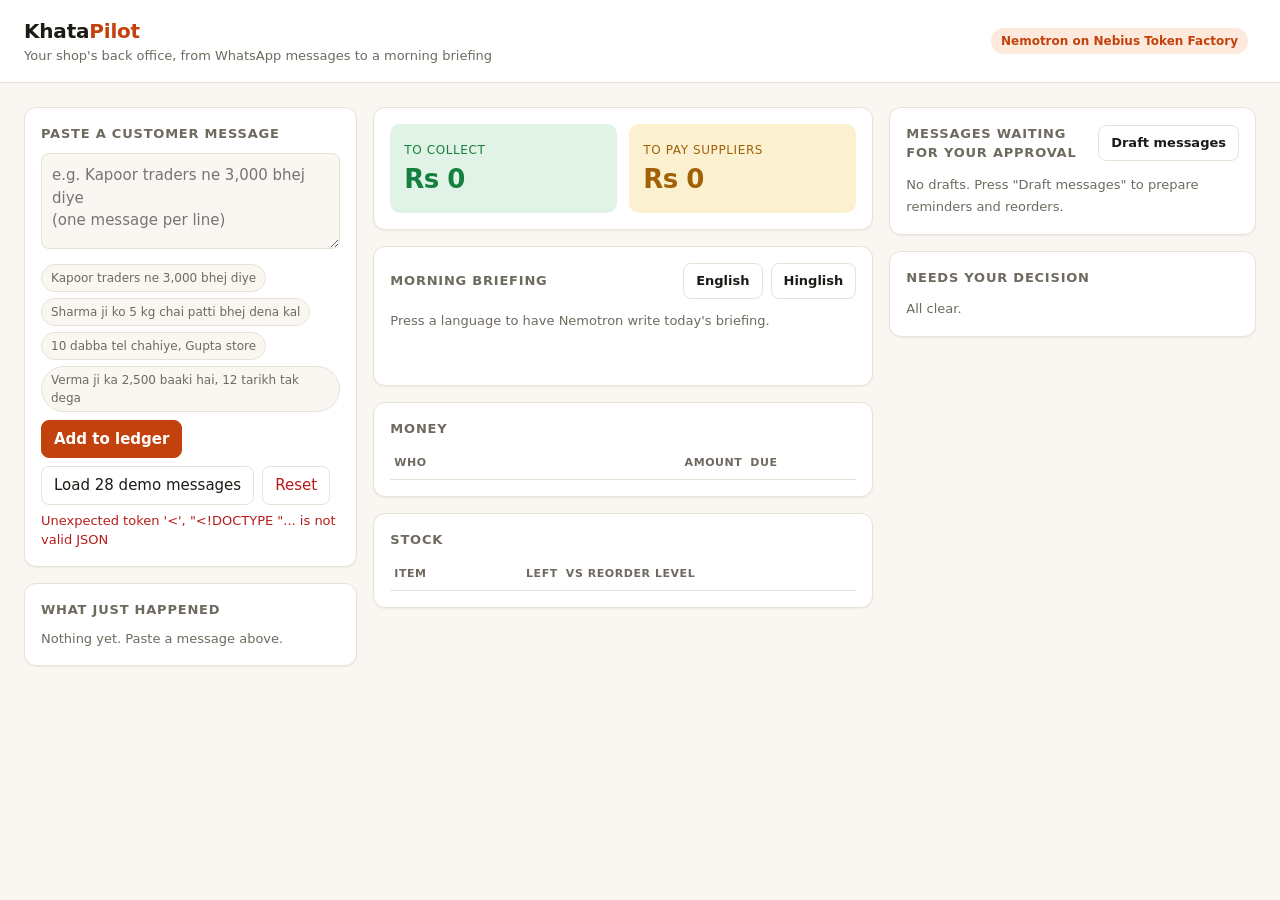
==== dashboard.html @ 060a207b "KhataPilot: Hinglish back-office agent on Nebius Token Factory + Nemotron" ====
<!doctype html>
<html lang="en">
<head>
<meta charset="utf-8">
<meta name="viewport" content="width=device-width, initial-scale=1">
<title>KhataPilot</title>
<style>
:root{
  --bg:#faf7f2; --panel:#ffffff; --ink:#1d1b16; --muted:#6f6a5f; --line:#e8e2d6;
  --accent:#c2410c; --accent-soft:#fdeadd; --good:#15803d; --good-soft:#e1f3e7;
  --bad:#b91c1c; --bad-soft:#fde7e7; --warn:#a16207; --warn-soft:#fbf0d0;
  --radius:12px; --shadow:0 1px 2px rgba(29,27,22,.06);
}
@media (prefers-color-scheme:dark){
  :root{--bg:#15130f;--panel:#1e1b16;--ink:#f1ece2;--muted:#a39d90;--line:#322e26;
    --accent:#fb923c;--accent-soft:#3a2415;--good:#4ade80;--good-soft:#14301f;
    --bad:#f87171;--bad-soft:#3a1c1c;--warn:#fbbf24;--warn-soft:#3a2f12;--shadow:none}
}
*{box-sizing:border-box}
body{margin:0;background:var(--bg);color:var(--ink);font:15px/1.5 system-ui,-apple-system,"Segoe UI",Roboto,sans-serif}
header{display:flex;flex-wrap:wrap;gap:12px;align-items:center;justify-content:space-between;padding:16px 24px;border-bottom:1px solid var(--line);background:var(--panel)}
h1{font-size:20px;margin:0;letter-spacing:-.01em}
h1 span{color:var(--accent)}
.sub{color:var(--muted);font-size:13px}
.badges{display:flex;gap:8px;flex-wrap:wrap;align-items:center}
.badge{font-size:12px;padding:4px 10px;border-radius:99px;background:var(--accent-soft);color:var(--accent);font-weight:600}
main{display:grid;grid-template-columns:minmax(0,1fr);gap:16px;padding:16px;max-width:1400px;margin:0 auto}
@media(min-width:1000px){main{grid-template-columns:minmax(280px,1fr) minmax(0,1.5fr) minmax(280px,1.1fr);padding:24px}}
.col{display:flex;flex-direction:column;gap:16px;min-width:0}
.card{background:var(--panel);border:1px solid var(--line);border-radius:var(--radius);padding:16px;box-shadow:var(--shadow)}
.card h2{font-size:13px;margin:0 0 10px;text-transform:uppercase;letter-spacing:.06em;color:var(--muted);display:flex;justify-content:space-between;align-items:center;gap:8px}
textarea{width:100%;min-height:96px;resize:vertical;border:1px solid var(--line);border-radius:8px;padding:10px;font:inherit;background:var(--bg);color:var(--ink)}
textarea:focus,button:focus-visible{outline:2px solid var(--accent);outline-offset:1px}
button{white-space:nowrap;font:inherit;cursor:pointer;border-radius:8px;border:1px solid var(--line);background:var(--panel);color:var(--ink);padding:7px 12px}
button:hover{border-color:var(--accent)}
button.primary{background:var(--accent);border-color:var(--accent);color:#fff;font-weight:600}
button.good{background:var(--good-soft);border-color:var(--good);color:var(--good);font-weight:600}
button.bad{color:var(--bad)}
button:disabled{opacity:.5;cursor:default}
.row{display:flex;gap:8px;flex-wrap:wrap;align-items:center}
.chips{display:flex;gap:6px;flex-wrap:wrap;margin:8px 0}
.chip{font-size:12px;padding:4px 9px;border-radius:99px;background:var(--bg);border:1px solid var(--line);color:var(--muted)}
.kpis{display:grid;grid-template-columns:1fr 1fr;gap:12px}
.kpi{padding:14px;border-radius:10px}
.kpi b{display:block;font-size:26px;letter-spacing:-.02em;font-variant-numeric:tabular-nums}
.kpi span{font-size:12px;text-transform:uppercase;letter-spacing:.05em}
.kpi.in{background:var(--good-soft);color:var(--good)}
.kpi.out{background:var(--warn-soft);color:var(--warn)}
.brief{white-space:pre-wrap;font-size:15px;min-height:60px}
.src{font-size:11px;color:var(--muted)}
table{width:100%;border-collapse:collapse;font-size:14px}
td,th{padding:7px 4px;border-bottom:1px solid var(--line);text-align:left}
th{font-size:11px;text-transform:uppercase;letter-spacing:.05em;color:var(--muted);font-weight:600}
td.num,th.num{text-align:right;font-variant-numeric:tabular-nums}
.tag{font-size:11px;padding:2px 8px;border-radius:99px;font-weight:600;white-space:nowrap}
.tag.over{background:var(--bad-soft);color:var(--bad)}
.tag.soon{background:var(--warn-soft);color:var(--warn)}
.tag.ok{background:var(--bg);color:var(--muted)}
.bar{height:6px;border-radius:3px;background:var(--line);overflow:hidden;min-width:60px}
.bar i{display:block;height:100%;background:var(--good)}
.bar.low i{background:var(--bad)}
.log{max-height:280px;overflow:auto;display:flex;flex-direction:column;gap:6px}
.log div{font-size:13px;padding:8px 10px;border-radius:8px;background:var(--bg);border-left:3px solid var(--good)}
.log div.review{border-left-color:var(--warn)}
.log small{color:var(--muted);display:block}
.draft{border:1px solid var(--line);border-radius:10px;padding:12px;margin-bottom:10px}
.draft .meta{font-size:12px;color:var(--muted);margin-bottom:6px;display:flex;justify-content:space-between;gap:8px;flex-wrap:wrap}
.draft p{margin:0 0 10px;white-space:pre-wrap}
.draft textarea{min-height:90px;margin-bottom:8px}
.empty{color:var(--muted);font-size:13px}
.review-item{font-size:13px;padding:8px 0;border-bottom:1px solid var(--line);display:flex;gap:8px;justify-content:space-between;align-items:flex-start}
.review-item small{color:var(--warn);display:block}
.err{color:var(--bad);font-size:13px;margin-top:6px}
.progress{font-size:13px;color:var(--accent);margin-top:6px}
</style>
</head>
<body>
<header>
  <div>
    <h1>Khata<span>Pilot</span></h1>
    <div class="sub">Your shop's back office, from WhatsApp messages to a morning briefing</div>
  </div>
  <div class="badges">
    <span class="badge" id="model">Nemotron on Nebius Token Factory</span>
    <span class="sub" id="today"></span>
  </div>
</header>

<main>
  <!-- Left: inbox -->
  <div class="col">
    <section class="card">
      <h2>Paste a customer message</h2>
      <textarea id="msg" placeholder="e.g. Kapoor traders ne 3,000 bhej diye&#10;(one message per line)"></textarea>
      <div class="chips" id="chips"></div>
      <div class="row">
        <button class="primary" id="send">Add to ledger</button>
        <button id="demo">Load 28 demo messages</button>
        <button id="reset" class="bad">Reset</button>
      </div>
      <div class="progress" id="progress" hidden></div>
      <div class="err" id="err" hidden></div>
    </section>
    <section class="card">
      <h2>What just happened</h2>
      <div class="log" id="log"><span class="empty">Nothing yet. Paste a message above.</span></div>
    </section>
  </div>

  <!-- Middle: briefing + ledger -->
  <div class="col">
    <section class="card">
      <div class="kpis">
        <div class="kpi in"><span>To collect</span><b id="kin">Rs 0</b></div>
        <div class="kpi out"><span>To pay suppliers</span><b id="kout">Rs 0</b></div>
      </div>
    </section>
    <section class="card">
      <h2>Morning briefing
        <span class="row">
          <button id="b-en">English</button>
          <button id="b-hi">Hinglish</button>
        </span>
      </h2>
      <div class="brief" id="brief"><span class="empty">Press a language to have Nemotron write today's briefing.</span></div>
      <div class="src" id="brief-src"></div>
    </section>
    <section class="card">
      <h2>Money</h2>
      <table><thead><tr><th>Who</th><th></th><th class="num">Amount</th><th>Due</th></tr></thead><tbody id="dues"></tbody></table>
    </section>
    <section class="card">
      <h2>Stock</h2>
      <table><thead><tr><th>Item</th><th class="num">Left</th><th>vs reorder level</th></tr></thead><tbody id="stock"></tbody></table>
    </section>
  </div>

  <!-- Right: approvals -->
  <div class="col">
    <section class="card">
      <h2>Messages waiting for your approval <button id="gen">Draft messages</button></h2>
      <div id="drafts"><span class="empty">No drafts. Press "Draft messages" to prepare reminders and reorders.</span></div>
    </section>
    <section class="card">
      <h2>Needs your decision</h2>
      <div id="review"><span class="empty">All clear.</span></div>
    </section>
  </div>
</main>

<script>
const $ = id => document.getElementById(id);
const inr = n => "Rs " + Math.round(n).toLocaleString("en-IN");
const el = (tag, props = {}, ...kids) => {
  const e = document.createElement(tag);
  Object.assign(e, props);
  kids.flat().forEach(k => e.append(k));
  return e;
};
const SAMPLES = [
  "Kapoor traders ne 3,000 bhej diye",
  "Sharma ji ko 5 kg chai patti bhej dena kal",
  "10 dabba tel chahiye, Gupta store",
  "Verma ji ka 2,500 baaki hai, 12 tarikh tak dega"
];
let editing = null, busy = false;

async function api(path, body) {
  const res = await fetch("/api/" + path, {
    method: "POST", headers: {"Content-Type": "application/json"}, body: JSON.stringify(body || {})
  });
  const data = await res.json();
  if (data.error) throw new Error(data.error);
  return data;
}
function showErr(e) { const n = $("err"); n.hidden = !e; n.textContent = e ? String(e.message || e) : ""; }

async function run(btn, fn) {
  if (busy) return; busy = true; const old = btn.textContent;
  btn.disabled = true; btn.textContent = "Working...";
  try { showErr(null); await fn(); } catch (e) { showErr(e); }
  finally { btn.disabled = false; btn.textContent = old; busy = false; refresh(); }
}

function render(s) {
  $("today").textContent = s.today;
  if (s.model) $("model").textContent = "Nemotron · " + s.model.split("/").pop();
  $("kin").textContent = inr(s.totals.customer_owes_us);
  $("kout").textContent = inr(s.totals.we_owe_supplier);

  // briefing
  const b = s.brief;
  $("brief").replaceChildren(b.text ? document.createTextNode(b.text)
    : el("span", {className: "empty", textContent: "Press a language to have Nemotron write today's briefing."}));
  $("brief-src").textContent = b.text ? (b.source === "nemotron"
    ? "Written by Nemotron. Every number is checked against the ledger."
    : "Model unavailable or failed the number check, showing the plain ledger summary.") : "";

  // dues
  const soon = d => d.due_date && !d.overdue && (new Date(d.due_date) - new Date(s.today)) / 864e5 <= 3;
  $("dues").replaceChildren(...(s.dues.length ? s.dues.map(d => el("tr", {},
    el("td", {textContent: d.party}),
    el("td", {}, el("span", {className: "tag " + (d.overdue ? "over" : soon(d) ? "soon" : "ok"),
      textContent: d.direction === "we_owe_supplier" ? "we owe" : "owes us"})),
    el("td", {className: "num", textContent: inr(d.remaining)}),
    el("td", {textContent: d.due_date ? d.due_date + (d.overdue ? " (overdue)" : "") : "-"})
  )) : [el("tr", {}, el("td", {colSpan: 4, className: "empty", textContent: "No open dues."}))]));

  // stock
  const items = [...s.items].sort((a, c) => (a.stock_qty / (a.reorder_level || 1e9)) - (c.stock_qty / (c.reorder_level || 1e9)));
  $("stock").replaceChildren(...items.map(i => {
    const low = i.stock_qty <= i.reorder_level;
    const pct = i.reorder_level ? Math.min(100, i.stock_qty / (i.reorder_level * 2) * 100) : 100;
    const bar = el("div", {className: "bar" + (low ? " low" : "")}, el("i"));
    bar.firstChild.style.width = pct + "%";
    return el("tr", {},
      el("td", {textContent: i.name + (low ? "  ⚠" : "")}),
      el("td", {className: "num", textContent: (+i.stock_qty.toFixed(1)) + " " + (i.unit || "")}),
      el("td", {}, bar));
  }));

  // activity log
  $("log").replaceChildren(...(s.log.length ? s.log.map(l => el("div", {className: l.status === "review" ? "review" : ""},
    l.message, el("small", {textContent: `${l.at} · ${l.status === "review" ? "needs your decision" : "recorded"}: ${l.detail}`})
  )) : [el("span", {className: "empty", textContent: "Nothing yet. Paste a message above."})]));

  // drafts (skip re-render while the owner is typing an edit)
  if (editing === null) {
    $("drafts").replaceChildren(...(s.drafts.length ? s.drafts.map(draftCard)
      : [el("span", {className: "empty", textContent: 'No drafts. Press "Draft messages" to prepare reminders and reorders.'})]));
  }

  // review queue
  $("review").replaceChildren(...(s.review.length ? s.review.map(r => el("div", {className: "review-item"},
    el("div", {}, r.raw_message, el("small", {textContent: r.reason})),
    el("button", {textContent: "Done", onclick: async () => { await api(`review/${r.id}/dismiss`); refresh(); }})
  )) : [el("span", {className: "empty", textContent: "All clear."})]));

  // demo progress
  const j = s.job;
  $("progress").hidden = !j.running;
  $("progress").textContent = j.running ? `Reading demo messages with Nemotron: ${j.done} of ${j.total}...` : "";
  $("demo").disabled = j.running;
}

function draftCard(d) {
  const label = {payment_reminder: "Overdue reminder", gentle_reminder: "Friendly reminder", reorder: "Reorder"}[d.kind] || d.kind;
  const card = el("div", {className: "draft"});
  card.append(el("div", {className: "meta"}, el("span", {textContent: `${label} → ${d.party}`}),
    el("span", {textContent: d.source === "nemotron" ? "written by Nemotron" : d.source === "owner" ? "edited by you" : "template"})));
  if (editing === d.id) {
    const ta = el("textarea", {value: d.body});
    card.append(ta, el("div", {className: "row"},
      el("button", {className: "primary", textContent: "Save", onclick: async () => {
        await api(`drafts/${d.id}/edit`, {text: ta.value}); editing = null; refresh(); }}),
      el("button", {textContent: "Cancel", onclick: () => { editing = null; refresh(); }})));
  } else {
    card.append(el("p", {textContent: d.body}), el("div", {className: "row"},
      el("button", {className: "good", textContent: "Approve & open WhatsApp", onclick: async () => {
        const r = await api(`drafts/${d.id}/approve`); if (r.link) window.open(r.link, "_blank", "noopener"); refresh(); }}),
      el("button", {textContent: "Edit", onclick: () => { editing = d.id; refresh(); }}),
      el("button", {className: "bad", textContent: "Reject", onclick: async () => { await api(`drafts/${d.id}/reject`); refresh(); }})));
  }
  return card;
}

async function refresh() {
  try { render(await (await fetch("/api/state")).json()); } catch (e) { showErr(e); }
}

$("chips").replaceChildren(...SAMPLES.map(t => el("span", {className: "chip", textContent: t, style: "cursor:pointer",
  onclick: () => { $("msg").value = t; $("msg").focus(); }})));
$("send").onclick = e => run(e.target, async () => {
  const text = $("msg").value.trim(); if (!text) return;
  await api("message", {text}); $("msg").value = "";
});
$("b-en").onclick = e => run(e.target, () => api("briefing", {lang: "english"}));
$("b-hi").onclick = e => run(e.target, () => api("briefing", {lang: "hinglish"}));
$("gen").onclick = e => run(e.target, () => api("drafts/generate"));
$("demo").onclick = e => run(e.target, () => api("demo/load"));
$("reset").onclick = e => run(e.target, () => api("demo/reset"));
refresh(); setInterval(refresh, 2500);
</script>
</body>
</html>
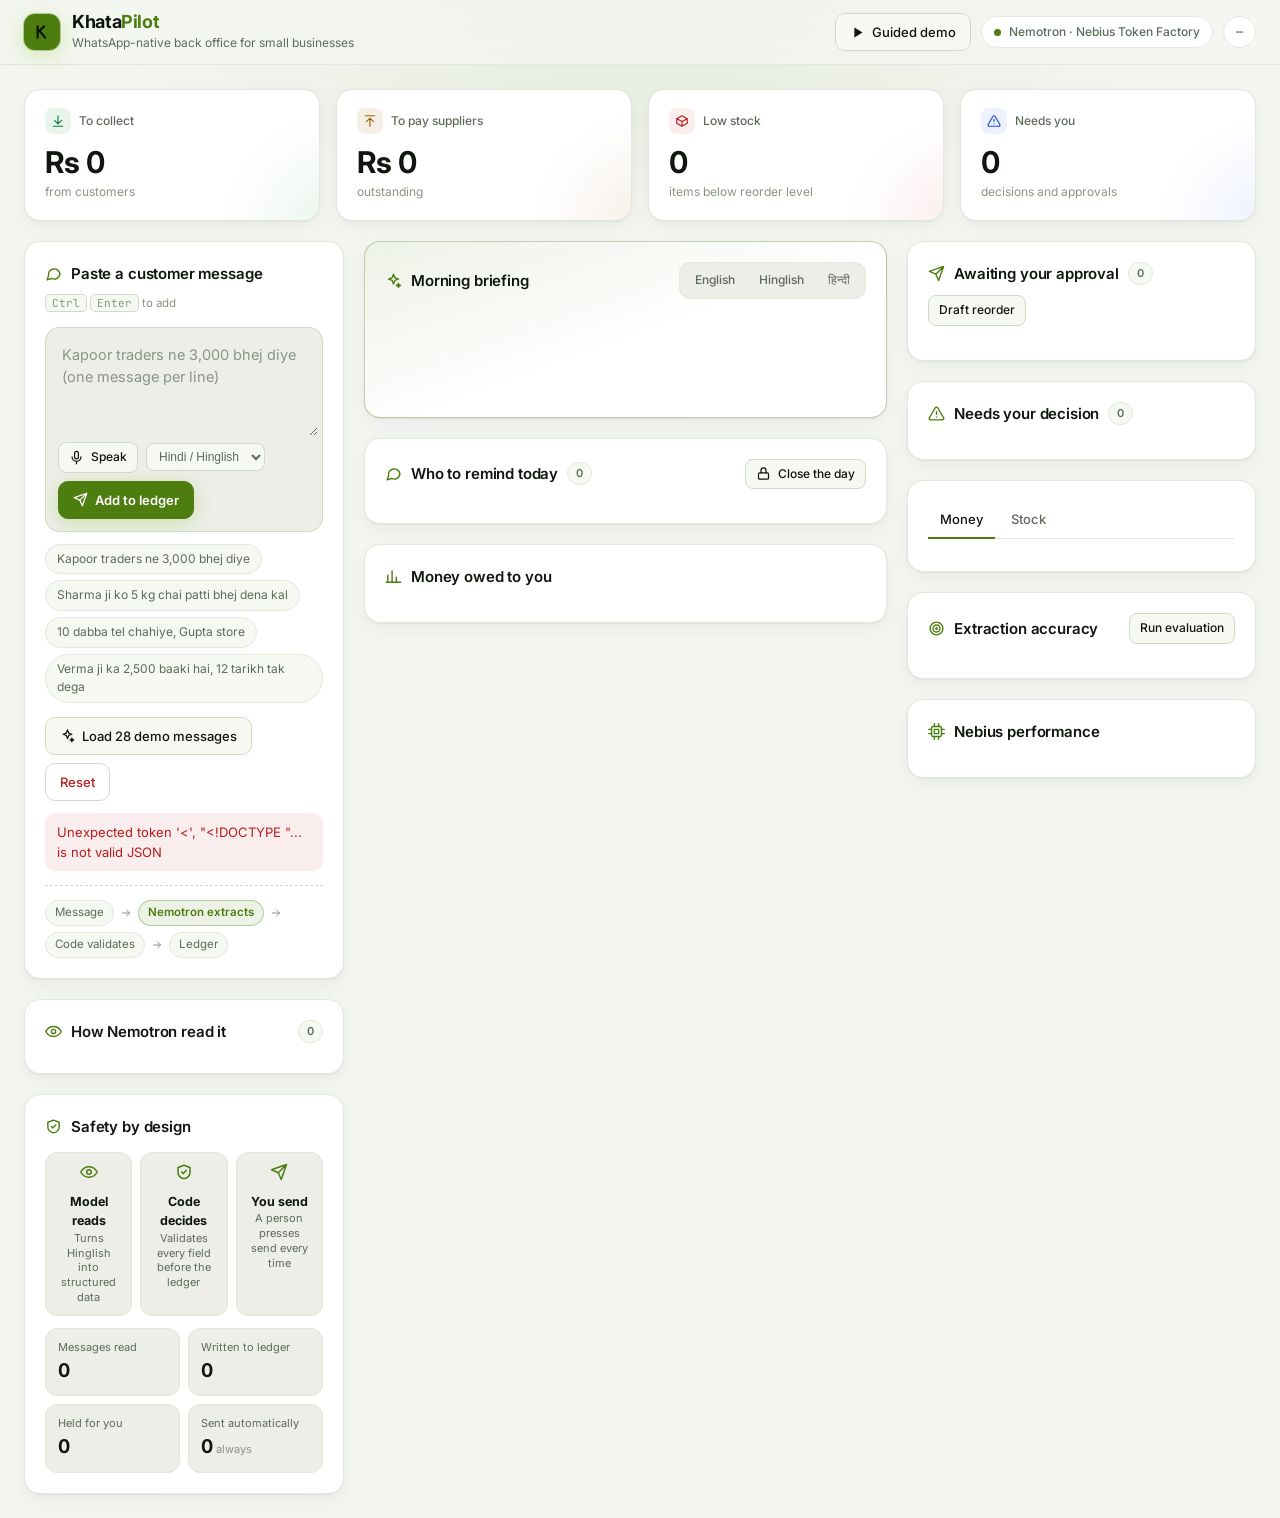
==== commit 72273b2e: "Redesign dashboard; add model trace, accuracy eval, Nebius metrics, Hindi briefing, guided demo - Ne" ====
--- a/dashboard.html
+++ b/dashboard.html
@@ -4,149 +4,478 @@
 <meta charset="utf-8">
 <meta name="viewport" content="width=device-width, initial-scale=1">
 <title>KhataPilot</title>
+<link rel="icon" href="data:image/svg+xml,%3Csvg xmlns='http://www.w3.org/2000/svg' viewBox='0 0 32 32'%3E%3Crect width='32' height='32' rx='9' fill='%2376b900'/%3E%3Cpath d='M9 8v16M9 16l9-8M11.5 14l8.5 10' stroke='%230b0f0a' stroke-width='3' fill='none' stroke-linecap='round' stroke-linejoin='round'/%3E%3C/svg%3E">
+<link rel="preconnect" href="https://fonts.googleapis.com">
+<link rel="preconnect" href="https://fonts.gstatic.com" crossorigin>
+<link href="https://fonts.googleapis.com/css2?family=Inter:wght@400;500;600;700&family=JetBrains+Mono:wght@400;500&display=swap" rel="stylesheet">
 <style>
 :root{
-  --bg:#faf7f2; --panel:#ffffff; --ink:#1d1b16; --muted:#6f6a5f; --line:#e8e2d6;
-  --accent:#c2410c; --accent-soft:#fdeadd; --good:#15803d; --good-soft:#e1f3e7;
-  --bad:#b91c1c; --bad-soft:#fde7e7; --warn:#a16207; --warn-soft:#fbf0d0;
-  --radius:12px; --shadow:0 1px 2px rgba(29,27,22,.06);
-}
-@media (prefers-color-scheme:dark){
-  :root{--bg:#15130f;--panel:#1e1b16;--ink:#f1ece2;--muted:#a39d90;--line:#322e26;
-    --accent:#fb923c;--accent-soft:#3a2415;--good:#4ade80;--good-soft:#14301f;
-    --bad:#f87171;--bad-soft:#3a1c1c;--warn:#fbbf24;--warn-soft:#3a2f12;--shadow:none}
+  --bg:#07090a; --bg2:#0c1011; --panel:#111617; --panel2:#161d1e; --line:#1f2829; --line2:#2a3637;
+  --ink:#eef3ee; --muted:#8a9a93; --faint:#5d6b65;
+  --accent:#76b900; --accent-ink:#0a1200; --accent-soft:rgba(118,185,0,.12); --accent-line:rgba(118,185,0,.35);
+  --in:#4ade80; --in-soft:rgba(74,222,128,.10);
+  --out:#fbbf24; --out-soft:rgba(251,191,36,.10);
+  --bad:#f87171; --bad-soft:rgba(248,113,113,.12);
+  --blue:#60a5fa; --blue-soft:rgba(96,165,250,.12);
+  --radius:16px; --shadow:0 1px 0 rgba(255,255,255,.03) inset, 0 8px 30px rgba(0,0,0,.35);
+  --glow:radial-gradient(60% 60% at 50% 0%, rgba(118,185,0,.16), transparent 70%);
+  color-scheme:dark;
+}
+@media (prefers-color-scheme:light){
+  :root:not([data-theme="dark"]){
+    --bg:#f4f6f1; --bg2:#eceee7; --panel:#ffffff; --panel2:#f6f8f2; --line:#e3e7dc; --line2:#d3d9ca;
+    --ink:#10160f; --muted:#5e6b5a; --faint:#8a9585;
+    --accent:#4d7c0f; --accent-ink:#ffffff; --accent-soft:rgba(77,124,15,.10); --accent-line:rgba(77,124,15,.35);
+    --in:#15803d; --in-soft:rgba(21,128,61,.09); --out:#a16207; --out-soft:rgba(161,98,7,.10);
+    --bad:#b91c1c; --bad-soft:rgba(185,28,28,.08); --blue:#1d4ed8; --blue-soft:rgba(29,78,216,.08);
+    --shadow:0 1px 2px rgba(16,22,15,.05), 0 6px 20px rgba(16,22,15,.05);
+    --glow:radial-gradient(60% 60% at 50% 0%, rgba(77,124,15,.10), transparent 70%);
+    color-scheme:light;
+  }
 }
 *{box-sizing:border-box}
-body{margin:0;background:var(--bg);color:var(--ink);font:15px/1.5 system-ui,-apple-system,"Segoe UI",Roboto,sans-serif}
-header{display:flex;flex-wrap:wrap;gap:12px;align-items:center;justify-content:space-between;padding:16px 24px;border-bottom:1px solid var(--line);background:var(--panel)}
-h1{font-size:20px;margin:0;letter-spacing:-.01em}
-h1 span{color:var(--accent)}
-.sub{color:var(--muted);font-size:13px}
-.badges{display:flex;gap:8px;flex-wrap:wrap;align-items:center}
-.badge{font-size:12px;padding:4px 10px;border-radius:99px;background:var(--accent-soft);color:var(--accent);font-weight:600}
-main{display:grid;grid-template-columns:minmax(0,1fr);gap:16px;padding:16px;max-width:1400px;margin:0 auto}
-@media(min-width:1000px){main{grid-template-columns:minmax(280px,1fr) minmax(0,1.5fr) minmax(280px,1.1fr);padding:24px}}
-.col{display:flex;flex-direction:column;gap:16px;min-width:0}
-.card{background:var(--panel);border:1px solid var(--line);border-radius:var(--radius);padding:16px;box-shadow:var(--shadow)}
-.card h2{font-size:13px;margin:0 0 10px;text-transform:uppercase;letter-spacing:.06em;color:var(--muted);display:flex;justify-content:space-between;align-items:center;gap:8px}
-textarea{width:100%;min-height:96px;resize:vertical;border:1px solid var(--line);border-radius:8px;padding:10px;font:inherit;background:var(--bg);color:var(--ink)}
-textarea:focus,button:focus-visible{outline:2px solid var(--accent);outline-offset:1px}
-button{white-space:nowrap;font:inherit;cursor:pointer;border-radius:8px;border:1px solid var(--line);background:var(--panel);color:var(--ink);padding:7px 12px}
-button:hover{border-color:var(--accent)}
-button.primary{background:var(--accent);border-color:var(--accent);color:#fff;font-weight:600}
-button.good{background:var(--good-soft);border-color:var(--good);color:var(--good);font-weight:600}
-button.bad{color:var(--bad)}
-button:disabled{opacity:.5;cursor:default}
+[hidden]{display:none!important}
+html{-webkit-text-size-adjust:100%}
+body{margin:0;background:var(--bg);color:var(--ink);font:14.5px/1.55 Inter,system-ui,-apple-system,"Segoe UI",sans-serif;
+  -webkit-font-smoothing:antialiased;min-height:100vh;background-image:var(--glow);background-repeat:no-repeat;background-size:100% 520px}
+.mono{font-family:"JetBrains Mono",ui-monospace,Menlo,monospace}
+button,textarea,input{font:inherit;color:inherit}
+:focus-visible{outline:2px solid var(--accent);outline-offset:2px}
+
+/* top bar */
+.top{position:sticky;top:0;z-index:20;backdrop-filter:blur(14px);background:color-mix(in srgb,var(--bg) 78%,transparent);border-bottom:1px solid var(--line)}
+.top-in{max-width:1480px;margin:0 auto;padding:12px 24px;display:flex;align-items:center;justify-content:space-between;gap:16px;flex-wrap:wrap}
+.brand{display:flex;align-items:center;gap:12px}
+.logo{width:36px;height:36px;border-radius:11px;background:var(--accent);display:grid;place-items:center;box-shadow:0 0 0 1px var(--accent-line),0 6px 24px rgba(118,185,0,.28)}
+.logo svg{width:20px;height:20px}
+.brand h1{margin:0;font-size:18px;letter-spacing:-.02em;font-weight:700;line-height:1.1}
+.brand h1 span{color:var(--accent)}
+.brand p{margin:2px 0 0;font-size:12px;color:var(--muted)}
+.top-r{display:flex;align-items:center;gap:10px;flex-wrap:wrap}
+.pill{display:inline-flex;align-items:center;gap:8px;font-size:12px;font-weight:500;padding:6px 12px;border-radius:99px;background:var(--panel);border:1px solid var(--line);color:var(--muted)}
+.pill b{color:var(--ink);font-weight:600}
+.dot{width:7px;height:7px;border-radius:50%;background:var(--accent);box-shadow:0 0 0 0 var(--accent-line);animation:pulse 2s infinite}
+@keyframes pulse{70%{box-shadow:0 0 0 7px transparent}100%{box-shadow:0 0 0 0 transparent}}
+
+/* layout */
+main{max-width:1480px;margin:0 auto;padding:24px;display:grid;gap:20px}
+.kpis{display:grid;grid-template-columns:repeat(4,minmax(0,1fr));gap:16px}
+.grid{display:grid;grid-template-columns:minmax(0,1fr);gap:20px;align-items:start}
+@media(min-width:1100px){.grid{grid-template-columns:minmax(320px,.9fr) minmax(0,1.5fr) minmax(320px,1fr)}}
+@media(max-width:900px){.kpis{grid-template-columns:repeat(2,minmax(0,1fr))}}
+@media(max-width:520px){main{padding:16px}.top-in{padding:12px 16px}.kpis{gap:10px}}
+.col{display:flex;flex-direction:column;gap:20px;min-width:0}
+
+/* cards */
+.card{background:var(--panel);border:1px solid var(--line);border-radius:var(--radius);padding:20px;box-shadow:var(--shadow);min-width:0}
+.card-h{display:flex;align-items:center;justify-content:space-between;gap:10px;margin:0 0 14px;flex-wrap:wrap}
+.card-h h2{margin:0;font-size:15px;font-weight:600;letter-spacing:-.01em;display:flex;align-items:center;gap:9px}
+.card-h h2 svg{width:17px;height:17px;color:var(--accent);flex:none}
+.count{font-size:11px;font-weight:600;padding:2px 8px;border-radius:99px;background:var(--panel2);border:1px solid var(--line);color:var(--muted)}
+.count.hot{background:var(--out-soft);border-color:transparent;color:var(--out)}
+.note{font-size:12.5px;color:var(--muted);margin:0 0 14px}
+.empty{display:grid;place-items:center;text-align:center;gap:6px;padding:22px 12px;color:var(--faint);font-size:13px;border:1px dashed var(--line2);border-radius:12px}
+.empty svg{width:22px;height:22px;opacity:.7}
+
+/* KPI */
+.kpi{position:relative;overflow:hidden;background:var(--panel);border:1px solid var(--line);border-radius:var(--radius);padding:18px 20px;box-shadow:var(--shadow)}
+.kpi::after{content:"";position:absolute;inset:auto -30% -60% auto;width:140px;height:140px;border-radius:50%;background:var(--tint);filter:blur(34px);opacity:.9;pointer-events:none}
+.kpi .l{display:flex;align-items:center;gap:8px;font-size:12px;color:var(--muted);font-weight:500}
+.kpi .l i{width:26px;height:26px;border-radius:8px;display:grid;place-items:center;background:var(--tint);color:var(--c)}
+.kpi .l svg{width:14px;height:14px}
+.kpi b{display:block;margin-top:12px;font-size:30px;line-height:1.1;font-weight:700;letter-spacing:-.03em;font-variant-numeric:tabular-nums;position:relative;z-index:1}
+.kpi small{display:block;margin-top:4px;font-size:12px;color:var(--faint);position:relative;z-index:1}
+.kpi.in{--c:var(--in);--tint:var(--in-soft)} .kpi.out{--c:var(--out);--tint:var(--out-soft)}
+.kpi.bad{--c:var(--bad);--tint:var(--bad-soft)} .kpi.blue{--c:var(--blue);--tint:var(--blue-soft)}
+@media(max-width:520px){.kpi{padding:14px}.kpi b{font-size:22px}}
+
+/* buttons */
+.btn{display:inline-flex;align-items:center;justify-content:center;gap:7px;white-space:nowrap;cursor:pointer;border-radius:10px;border:1px solid var(--line2);background:var(--panel2);padding:8px 14px;font-size:13px;font-weight:500;transition:.15s}
+.btn:hover{border-color:var(--accent-line);background:var(--accent-soft)}
+.btn svg{width:15px;height:15px}
+.btn.primary{background:var(--accent);border-color:var(--accent);color:var(--accent-ink);font-weight:600;box-shadow:0 4px 18px rgba(118,185,0,.25)}
+.btn.primary:hover{filter:brightness(1.08)}
+.btn.wa{background:var(--in-soft);border-color:var(--accent-line);color:var(--in);font-weight:600}
+.btn.wa:hover{background:var(--accent-soft)}
+.btn.danger{color:var(--bad)} .btn.danger:hover{background:var(--bad-soft);border-color:var(--bad)}
+.btn.ghost{background:transparent}
+.btn.sm{padding:5px 10px;font-size:12px;border-radius:8px}
+.btn:disabled{opacity:.5;cursor:default;pointer-events:none}
 .row{display:flex;gap:8px;flex-wrap:wrap;align-items:center}
-.chips{display:flex;gap:6px;flex-wrap:wrap;margin:8px 0}
-.chip{font-size:12px;padding:4px 9px;border-radius:99px;background:var(--bg);border:1px solid var(--line);color:var(--muted)}
-.kpis{display:grid;grid-template-columns:1fr 1fr;gap:12px}
-.kpi{padding:14px;border-radius:10px}
-.kpi b{display:block;font-size:26px;letter-spacing:-.02em;font-variant-numeric:tabular-nums}
-.kpi span{font-size:12px;text-transform:uppercase;letter-spacing:.05em}
-.kpi.in{background:var(--good-soft);color:var(--good)}
-.kpi.out{background:var(--warn-soft);color:var(--warn)}
-.brief{white-space:pre-wrap;font-size:15px;min-height:60px}
-.src{font-size:11px;color:var(--muted)}
-table{width:100%;border-collapse:collapse;font-size:14px}
-td,th{padding:7px 4px;border-bottom:1px solid var(--line);text-align:left}
-th{font-size:11px;text-transform:uppercase;letter-spacing:.05em;color:var(--muted);font-weight:600}
-td.num,th.num{text-align:right;font-variant-numeric:tabular-nums}
-.tag{font-size:11px;padding:2px 8px;border-radius:99px;font-weight:600;white-space:nowrap}
-.tag.over{background:var(--bad-soft);color:var(--bad)}
-.tag.soon{background:var(--warn-soft);color:var(--warn)}
-.tag.ok{background:var(--bg);color:var(--muted)}
-.bar{height:6px;border-radius:3px;background:var(--line);overflow:hidden;min-width:60px}
-.bar i{display:block;height:100%;background:var(--good)}
-.bar.low i{background:var(--bad)}
-.log{max-height:280px;overflow:auto;display:flex;flex-direction:column;gap:6px}
-.log div{font-size:13px;padding:8px 10px;border-radius:8px;background:var(--bg);border-left:3px solid var(--good)}
-.log div.review{border-left-color:var(--warn)}
-.log small{color:var(--muted);display:block}
-.draft{border:1px solid var(--line);border-radius:10px;padding:12px;margin-bottom:10px}
-.draft .meta{font-size:12px;color:var(--muted);margin-bottom:6px;display:flex;justify-content:space-between;gap:8px;flex-wrap:wrap}
-.draft p{margin:0 0 10px;white-space:pre-wrap}
-.draft textarea{min-height:90px;margin-bottom:8px}
-.empty{color:var(--muted);font-size:13px}
-.review-item{font-size:13px;padding:8px 0;border-bottom:1px solid var(--line);display:flex;gap:8px;justify-content:space-between;align-items:flex-start}
-.review-item small{color:var(--warn);display:block}
-.err{color:var(--bad);font-size:13px;margin-top:6px}
-.progress{font-size:13px;color:var(--accent);margin-top:6px}
+.spin{width:14px;height:14px;border-radius:50%;border:2px solid currentColor;border-right-color:transparent;animation:rot .7s linear infinite}
+@keyframes rot{to{transform:rotate(360deg)}}
+
+/* composer */
+.composer{background:var(--bg2);border:1px solid var(--line2);border-radius:14px;padding:4px;transition:.15s}
+.composer:focus-within{border-color:var(--accent-line);box-shadow:0 0 0 3px var(--accent-soft)}
+textarea{display:block;width:100%;min-height:104px;resize:vertical;border:0;background:transparent;padding:12px;outline:0;line-height:1.5}
+textarea::placeholder{color:var(--faint)}
+.composer-f{display:flex;justify-content:space-between;align-items:center;gap:8px;padding:6px 8px 8px;flex-wrap:wrap}
+.composer-f>.row{flex-wrap:nowrap}.composer-f .sel{max-width:130px}
+.hint{font-size:11.5px;color:var(--faint)}
+kbd{font:11px "JetBrains Mono",monospace;padding:1px 6px;border-radius:5px;border:1px solid var(--line2);background:var(--panel2)}
+.chips{display:flex;flex-wrap:wrap;gap:6px;margin:12px 0 14px}
+.chip{cursor:pointer;font-size:12px;padding:5px 11px;border-radius:99px;background:var(--panel2);border:1px solid var(--line);color:var(--muted);transition:.15s;text-align:left}
+.chip:hover{color:var(--ink);border-color:var(--accent-line)}
+.progress{margin-top:12px;font-size:12.5px;color:var(--accent)}
+.progress .bar{margin-top:8px}
+.err{margin-top:12px;font-size:13px;color:var(--bad);background:var(--bad-soft);border-radius:10px;padding:9px 12px}
+
+/* pipeline */
+.pipe{display:flex;align-items:center;gap:6px;flex-wrap:wrap;font-size:11.5px;color:var(--muted);margin-top:14px;padding-top:14px;border-top:1px dashed var(--line2)}
+.pipe span{padding:3px 9px;border-radius:99px;background:var(--panel2);border:1px solid var(--line)}
+.pipe span.ai{background:var(--accent-soft);border-color:var(--accent-line);color:var(--accent);font-weight:600}
+.pipe svg{width:12px;height:12px;color:var(--faint)}
+
+/* timeline */
+.log{display:flex;flex-direction:column;max-height:340px;overflow:auto;margin:-4px -6px 0 0;padding-right:6px}
+.ev{position:relative;padding:0 0 14px 22px;font-size:13px}
+.ev::before{content:"";position:absolute;left:5px;top:6px;bottom:-6px;width:1px;background:var(--line2)}
+.ev:last-child::before{display:none}
+.ev::after{content:"";position:absolute;left:0;top:5px;width:11px;height:11px;border-radius:50%;background:var(--in);box-shadow:0 0 0 3px var(--in-soft)}
+.ev.review::after{background:var(--out);box-shadow:0 0 0 3px var(--out-soft)}
+.ev q{display:block;quotes:none;font-weight:500}
+.ev small{display:block;color:var(--muted);font-size:12px;margin-top:2px}
+.ev small b{font-weight:600;color:var(--in)} .ev.review small b{color:var(--out)}
+
+/* briefing */
+.brief-card{background:linear-gradient(160deg,var(--accent-soft),transparent 55%),var(--panel);border-color:var(--accent-line)}
+.seg{display:inline-flex;padding:3px;border-radius:11px;background:var(--bg2);border:1px solid var(--line)}
+.seg button{border:0;background:transparent;cursor:pointer;padding:5px 12px;font-size:12px;font-weight:500;border-radius:8px;color:var(--muted);display:inline-flex;gap:6px;align-items:center}
+.seg button.on{background:var(--accent);color:var(--accent-ink);font-weight:600}
+.seg button:disabled{opacity:.6}
+.brief{font-size:15.5px;line-height:1.7;white-space:pre-wrap;min-height:70px}
+.brief.ph{color:var(--muted);font-size:14px}
+.src{display:flex;align-items:center;gap:7px;margin-top:14px;font-size:11.5px;color:var(--muted)}
+.src svg{width:14px;height:14px;color:var(--accent)}
+.skel{display:grid;gap:9px}
+.skel i{height:11px;border-radius:6px;background:linear-gradient(90deg,var(--line),var(--line2),var(--line));background-size:200% 100%;animation:sh 1.2s infinite}
+.skel i:nth-child(2){width:88%}.skel i:nth-child(3){width:64%}
+@keyframes sh{to{background-position:-200% 0}}
+
+/* tags */
+.tag{display:inline-flex;align-items:center;gap:5px;font-size:11px;font-weight:600;padding:3px 9px;border-radius:99px;white-space:nowrap}
+.tag.over{background:var(--bad-soft);color:var(--bad)} .tag.soon{background:var(--out-soft);color:var(--out)}
+.tag.ok{background:var(--panel2);color:var(--muted);border:1px solid var(--line)}
+.tag.warn{background:var(--out-soft);color:var(--out)} .tag.done{background:var(--in-soft);color:var(--in)}
+.tag.we{background:var(--blue-soft);color:var(--blue)}
+
+/* collections */
+.coll{border:1px solid var(--line);background:var(--bg2);border-radius:14px;padding:14px;margin-bottom:12px}
+.coll:last-child{margin-bottom:0}
+.coll-h{display:flex;align-items:center;gap:12px}
+.avatar{width:38px;height:38px;flex:none;border-radius:50%;display:grid;place-items:center;font-weight:700;font-size:14px;color:var(--accent-ink);background:hsl(var(--h) 55% 62%)}
+.coll-h .who{flex:1;min-width:0}
+.coll-h .who b{display:block;font-size:15px;letter-spacing:-.01em;overflow:hidden;text-overflow:ellipsis;white-space:nowrap}
+.coll-h .who small{color:var(--muted);font-size:12px}
+.coll-h .amt{font-size:19px;font-weight:700;letter-spacing:-.02em;font-variant-numeric:tabular-nums}
+.bubble{margin:12px 0;padding:12px 14px;border-radius:4px 14px 14px 14px;background:color-mix(in srgb,var(--in) 14%,var(--panel));border:1px solid var(--accent-line);font:12.5px/1.55 "JetBrains Mono",monospace;white-space:pre-wrap;overflow-wrap:anywhere}
+.phone{flex:1;min-width:130px;max-width:190px;padding:7px 11px;border-radius:10px;border:1px solid var(--line2);background:var(--panel2);outline:0;font-size:13px}
+.phone:focus{border-color:var(--accent-line)}
+.coll .err{margin-top:8px}
+
+/* tables */
+.tabs{display:flex;gap:4px;margin:0 0 12px;border-bottom:1px solid var(--line)}
+.tabs button{border:0;background:transparent;cursor:pointer;padding:8px 12px;font-size:13px;font-weight:500;color:var(--muted);border-bottom:2px solid transparent;margin-bottom:-1px}
+.tabs button.on{color:var(--ink);border-bottom-color:var(--accent)}
+.list{display:flex;flex-direction:column}
+.li{display:flex;align-items:center;gap:12px;padding:10px 0;border-bottom:1px solid var(--line)}
+.li:last-child{border:0}
+.li .m{flex:1;min-width:0}
+.li .m b{display:block;font-weight:600;font-size:13.5px;overflow:hidden;text-overflow:ellipsis;white-space:nowrap}
+.li .m small{color:var(--muted);font-size:12px}
+.li .v{font-weight:600;font-variant-numeric:tabular-nums;text-align:right}
+.meter{height:6px;border-radius:4px;background:var(--line);overflow:hidden;margin-top:7px}
+.meter i{display:block;height:100%;border-radius:4px;background:linear-gradient(90deg,var(--accent),var(--in))}
+.meter.low i{background:linear-gradient(90deg,var(--bad),var(--out))}
+
+/* drafts & review */
+.draft{border:1px solid var(--line);background:var(--bg2);border-radius:14px;padding:14px;margin-bottom:12px}
+.draft:last-child{margin-bottom:0}
+.draft .meta{display:flex;justify-content:space-between;gap:8px;flex-wrap:wrap;font-size:12px;color:var(--muted);margin-bottom:10px}
+.draft .meta b{color:var(--ink);font-weight:600}
+.draft p{margin:0 0 12px;white-space:pre-wrap}
+.draft textarea{border:1px solid var(--line2);border-radius:10px;min-height:96px;margin-bottom:10px;background:var(--panel2)}
+.rv{display:flex;gap:10px;align-items:flex-start;justify-content:space-between;padding:10px 0;border-bottom:1px solid var(--line);font-size:13px}
+.rv:last-child{border:0}
+.rv small{display:block;color:var(--out);margin-top:2px}
+
+
+/* trace */
+.tr{border:1px solid var(--line);background:var(--bg2);border-radius:14px;padding:12px 14px;margin-bottom:10px}
+.tr:last-child{margin-bottom:0}
+.tr-msg{display:flex;justify-content:space-between;gap:10px;font-weight:500;font-size:13.5px}
+.tr-msg time{color:var(--faint);font-size:11.5px;font-weight:400;white-space:nowrap}
+.tr-read{display:flex;gap:9px;align-items:flex-start;margin:8px 0 6px;font-size:13px;color:var(--ink)}
+.tr-read svg{width:15px;height:15px;color:var(--accent);flex:none;margin-top:3px}
+.kv{display:flex;flex-wrap:wrap;gap:5px;margin:6px 0}
+.kv span{font-size:11.5px;padding:2px 8px;border-radius:7px;background:var(--panel2);border:1px solid var(--line);color:var(--muted)}
+.kv span b{color:var(--ink);font-weight:600}
+.tr-foot{display:flex;flex-wrap:wrap;align-items:center;gap:8px;margin-top:8px;font-size:11.5px;color:var(--faint)}
+.tr-why{margin-top:6px;font-size:12px;color:var(--out)}
+details.raw{margin-top:6px}
+details.raw summary{cursor:pointer;font-size:11.5px;color:var(--faint)}
+details.raw pre{margin:6px 0 0;padding:10px;border-radius:10px;background:var(--panel2);font:11.5px/1.5 "JetBrains Mono",monospace;overflow:auto}
+.tag.safe{background:var(--accent-soft);color:var(--accent)}
+
+/* safety */
+.trust{display:grid;grid-template-columns:repeat(3,1fr);gap:8px;margin-bottom:12px}
+.trust div{padding:10px;border-radius:12px;background:var(--bg2);border:1px solid var(--line);text-align:center}
+.trust svg{width:18px;height:18px;color:var(--accent)}
+.trust b{display:block;font-size:12.5px;margin-top:4px}
+.trust small{font-size:11px;color:var(--muted);line-height:1.35;display:block}
+.stats{display:grid;grid-template-columns:1fr 1fr;gap:8px}
+.stat{padding:10px 12px;border-radius:12px;background:var(--bg2);border:1px solid var(--line)}
+.stat small{display:block;font-size:11px;color:var(--muted)}
+.stat b{font-size:19px;letter-spacing:-.02em;font-variant-numeric:tabular-nums}
+.stat em{font-style:normal;font-size:11px;color:var(--faint)}
+
+/* accuracy */
+.acc{display:flex;align-items:center;gap:16px}
+.ring{--p:0;width:92px;height:92px;flex:none;border-radius:50%;background:conic-gradient(var(--accent) calc(var(--p)*1%),var(--line) 0);display:grid;place-items:center}
+.ring::before{content:"";position:absolute}
+.ring span{width:72px;height:72px;border-radius:50%;background:var(--panel);display:grid;place-items:center;font-weight:700;font-size:19px;letter-spacing:-.02em}
+.acc p{margin:0;font-size:13px;color:var(--muted)} .acc p b{color:var(--ink)}
+.miss{font-size:12px;padding:8px 0;border-top:1px solid var(--line);color:var(--muted)}
+.miss q{quotes:none;display:block;color:var(--ink);font-weight:500}
+
+/* charts */
+.stack{display:flex;height:14px;border-radius:8px;overflow:hidden;background:var(--line);gap:2px}
+.stack i{display:block;min-width:3px}
+.legend{display:grid;gap:6px;margin-top:12px;font-size:12.5px}
+.legend div{display:flex;align-items:center;gap:8px}
+.legend i{width:9px;height:9px;border-radius:3px;flex:none}
+.legend span{flex:1;color:var(--muted)} .legend b{font-variant-numeric:tabular-nums}
+.hbar{display:grid;grid-template-columns:96px 1fr auto;gap:10px;align-items:center;font-size:12.5px;margin-top:9px}
+.hbar span{overflow:hidden;text-overflow:ellipsis;white-space:nowrap;color:var(--muted)}
+.hbar .meter{margin:0}
+.hbar b{font-variant-numeric:tabular-nums}
+.sub-h{margin:18px 0 2px;font-size:12px;font-weight:600;color:var(--muted);letter-spacing:.02em}
+
+/* hero / onboarding */
+.hero{display:grid;gap:14px;padding:26px;border-radius:var(--radius);border:1px solid var(--accent-line);background:linear-gradient(135deg,var(--accent-soft),transparent 60%),var(--panel)}
+.hero h2{margin:0;font-size:24px;letter-spacing:-.03em;line-height:1.2}
+.hero p{margin:0;color:var(--muted);max-width:62ch}
+.hero .row{margin-top:4px}
+
+/* mic */
+.btn.mic.on{background:var(--bad-soft);border-color:var(--bad);color:var(--bad)}
+.btn.mic.on svg{animation:pulse2 1s infinite}
+@keyframes pulse2{50%{opacity:.35}}
+.sel{background:var(--panel2);border:1px solid var(--line2);border-radius:8px;padding:5px 8px;font-size:12px;color:var(--muted)}
+
+/* mobile nav */
+.mnav{display:none}
+@media(max-width:1099px){
+  body{padding-bottom:72px}
+  .mnav{position:fixed;left:0;right:0;bottom:0;z-index:30;display:grid;grid-template-columns:repeat(5,1fr);background:color-mix(in srgb,var(--panel) 92%,transparent);backdrop-filter:blur(14px);border-top:1px solid var(--line);padding:6px 6px calc(6px + env(safe-area-inset-bottom))}
+  .mnav button{border:0;background:transparent;display:grid;gap:2px;justify-items:center;font-size:10.5px;color:var(--muted);padding:6px 0;cursor:pointer;border-radius:10px}
+  .mnav button svg{width:20px;height:20px}
+  .mnav button:active{background:var(--accent-soft);color:var(--accent)}
+  .toasts{bottom:84px;right:12px;left:12px}
+}
+.card[id],.col[id]{scroll-margin-top:76px}
+
+/* guided demo */
+.tour-shade{position:fixed;inset:0;z-index:60;pointer-events:none}
+.tour-hole{position:fixed;border-radius:16px;box-shadow:0 0 0 9999px rgba(0,0,0,.66),0 0 0 2px var(--accent);transition:all .3s;pointer-events:none}
+.tour-card{position:fixed;z-index:61;width:min(380px,calc(100vw - 24px));padding:18px;border-radius:16px;background:var(--panel);border:1px solid var(--accent-line);box-shadow:0 20px 60px rgba(0,0,0,.5);pointer-events:auto}
+.tour-card h3{margin:0 0 6px;font-size:16px;letter-spacing:-.01em}
+.tour-card p{margin:0 0 14px;font-size:13.5px;color:var(--muted)}
+.tour-n{font-size:11px;color:var(--accent);font-weight:600;letter-spacing:.06em;text-transform:uppercase;margin-bottom:6px}
+.dots{display:flex;gap:4px;margin-left:auto}
+.dots i{width:6px;height:6px;border-radius:50%;background:var(--line2)}
+.dots i.on{background:var(--accent)}
+
+/* toasts */
+.toasts{position:fixed;right:20px;bottom:20px;display:grid;gap:10px;z-index:50}
+.toast{max-width:360px;padding:12px 16px;border-radius:12px;background:var(--panel2);border:1px solid var(--accent-line);box-shadow:0 12px 40px rgba(0,0,0,.4);font-size:13px;animation:up .25s}
+.toast.bad{border-color:var(--bad)}
+@keyframes up{from{transform:translateY(8px);opacity:0}}
+@media(prefers-reduced-motion:reduce){*{animation:none!important;transition:none!important}}
 </style>
 </head>
 <body>
-<header>
-  <div>
-    <h1>Khata<span>Pilot</span></h1>
-    <div class="sub">Your shop's back office, from WhatsApp messages to a morning briefing</div>
-  </div>
-  <div class="badges">
-    <span class="badge" id="model">Nemotron on Nebius Token Factory</span>
-    <span class="sub" id="today"></span>
+
+<svg width="0" height="0" style="position:absolute" aria-hidden="true">
+  <symbol id="i-in" viewBox="0 0 24 24" fill="none" stroke="currentColor" stroke-width="2" stroke-linecap="round" stroke-linejoin="round"><path d="M12 3v14M6 11l6 6 6-6M4 21h16"/></symbol>
+  <symbol id="i-out" viewBox="0 0 24 24" fill="none" stroke="currentColor" stroke-width="2" stroke-linecap="round" stroke-linejoin="round"><path d="M12 21V7M6 13l6-6 6 6M4 3h16"/></symbol>
+  <symbol id="i-box" viewBox="0 0 24 24" fill="none" stroke="currentColor" stroke-width="2" stroke-linecap="round" stroke-linejoin="round"><path d="M21 8l-9-5-9 5 9 5 9-5zM3 8v8l9 5 9-5V8M12 13v8"/></symbol>
+  <symbol id="i-alert" viewBox="0 0 24 24" fill="none" stroke="currentColor" stroke-width="2" stroke-linecap="round" stroke-linejoin="round"><path d="M12 9v4M12 17h.01M10.3 3.9L2 18a2 2 0 001.7 3h16.6a2 2 0 001.7-3L13.7 3.9a2 2 0 00-3.4 0z"/></symbol>
+  <symbol id="i-chat" viewBox="0 0 24 24" fill="none" stroke="currentColor" stroke-width="2" stroke-linecap="round" stroke-linejoin="round"><path d="M21 12a8 8 0 01-11.7 7L3 21l2-5.8A8 8 0 1121 12z"/></symbol>
+  <symbol id="i-spark" viewBox="0 0 24 24" fill="none" stroke="currentColor" stroke-width="2" stroke-linecap="round" stroke-linejoin="round"><path d="M12 3l1.9 5.1L19 10l-5.1 1.9L12 17l-1.9-5.1L5 10l5.1-1.9L12 3zM19 16l.8 2.2L22 19l-2.2.8L19 22l-.8-2.2L16 19l2.2-.8L19 16z"/></symbol>
+  <symbol id="i-send" viewBox="0 0 24 24" fill="none" stroke="currentColor" stroke-width="2" stroke-linecap="round" stroke-linejoin="round"><path d="M22 2L11 13M22 2l-7 20-4-9-9-4 20-7z"/></symbol>
+  <symbol id="i-check" viewBox="0 0 24 24" fill="none" stroke="currentColor" stroke-width="2.4" stroke-linecap="round" stroke-linejoin="round"><path d="M20 6L9 17l-5-5"/></symbol>
+  <symbol id="i-clip" viewBox="0 0 24 24" fill="none" stroke="currentColor" stroke-width="2" stroke-linecap="round" stroke-linejoin="round"><rect x="8" y="2" width="8" height="4" rx="1"/><path d="M16 4h2a2 2 0 012 2v14a2 2 0 01-2 2H6a2 2 0 01-2-2V6a2 2 0 012-2h2"/></symbol>
+  <symbol id="i-arrow" viewBox="0 0 24 24" fill="none" stroke="currentColor" stroke-width="2" stroke-linecap="round" stroke-linejoin="round"><path d="M5 12h14M13 6l6 6-6 6"/></symbol>
+  <symbol id="i-lock" viewBox="0 0 24 24" fill="none" stroke="currentColor" stroke-width="2" stroke-linecap="round" stroke-linejoin="round"><rect x="4" y="11" width="16" height="10" rx="2"/><path d="M8 11V7a4 4 0 018 0v4"/></symbol>
+  <symbol id="i-mic" viewBox="0 0 24 24" fill="none" stroke="currentColor" stroke-width="2" stroke-linecap="round" stroke-linejoin="round"><rect x="9" y="2" width="6" height="12" rx="3"/><path d="M5 11a7 7 0 0014 0M12 18v4"/></symbol>
+  <symbol id="i-shield" viewBox="0 0 24 24" fill="none" stroke="currentColor" stroke-width="2" stroke-linecap="round" stroke-linejoin="round"><path d="M12 3l8 3v6c0 5-3.5 8-8 9-4.5-1-8-4-8-9V6l8-3zM9 12l2 2 4-4"/></symbol>
+  <symbol id="i-eye" viewBox="0 0 24 24" fill="none" stroke="currentColor" stroke-width="2" stroke-linecap="round" stroke-linejoin="round"><path d="M1 12s4-7 11-7 11 7 11 7-4 7-11 7S1 12 1 12z"/><circle cx="12" cy="12" r="3"/></symbol>
+  <symbol id="i-cpu" viewBox="0 0 24 24" fill="none" stroke="currentColor" stroke-width="2" stroke-linecap="round" stroke-linejoin="round"><rect x="5" y="5" width="14" height="14" rx="2"/><path d="M9 9h6v6H9zM9 1v4M15 1v4M9 19v4M15 19v4M1 9h4M1 15h4M19 9h4M19 15h4"/></symbol>
+  <symbol id="i-target" viewBox="0 0 24 24" fill="none" stroke="currentColor" stroke-width="2" stroke-linecap="round" stroke-linejoin="round"><circle cx="12" cy="12" r="9"/><circle cx="12" cy="12" r="5"/><circle cx="12" cy="12" r="1"/></symbol>
+  <symbol id="i-bars" viewBox="0 0 24 24" fill="none" stroke="currentColor" stroke-width="2" stroke-linecap="round" stroke-linejoin="round"><path d="M4 20V10M10 20V4M16 20v-7M22 20H2"/></symbol>
+  <symbol id="i-play" viewBox="0 0 24 24" fill="currentColor"><path d="M7 4l13 8-13 8z"/></symbol>
+  <symbol id="i-home" viewBox="0 0 24 24" fill="none" stroke="currentColor" stroke-width="2" stroke-linecap="round" stroke-linejoin="round"><path d="M3 11l9-8 9 8M5 10v10h14V10"/></symbol>
+</svg>
+
+<header class="top">
+  <div class="top-in">
+    <div class="brand">
+      <div class="logo"><svg viewBox="0 0 32 32" fill="none" stroke="#0a1200" stroke-width="3.4" stroke-linecap="round" stroke-linejoin="round"><path d="M9 7v18M9 16.5L19.5 7M12 14l9 11"/></svg></div>
+      <div>
+        <h1>Khata<span>Pilot</span></h1>
+        <p>WhatsApp-native back office for small businesses</p>
+      </div>
+    </div>
+    <div class="top-r">
+      <button class="btn" id="tour-btn"><svg><use href="#i-play"/></svg>Guided demo</button>
+      <span class="pill"><span class="dot"></span><span id="model">Nemotron · Nebius Token Factory</span></span>
+      <span class="pill mono" id="today">—</span>
+    </div>
   </div>
 </header>
 
 <main>
-  <!-- Left: inbox -->
-  <div class="col">
-    <section class="card">
-      <h2>Paste a customer message</h2>
-      <textarea id="msg" placeholder="e.g. Kapoor traders ne 3,000 bhej diye&#10;(one message per line)"></textarea>
-      <div class="chips" id="chips"></div>
-      <div class="row">
-        <button class="primary" id="send">Add to ledger</button>
-        <button id="demo">Load 28 demo messages</button>
-        <button id="reset" class="bad">Reset</button>
-      </div>
-      <div class="progress" id="progress" hidden></div>
-      <div class="err" id="err" hidden></div>
-    </section>
-    <section class="card">
-      <h2>What just happened</h2>
-      <div class="log" id="log"><span class="empty">Nothing yet. Paste a message above.</span></div>
-    </section>
-  </div>
-
-  <!-- Middle: briefing + ledger -->
-  <div class="col">
-    <section class="card">
-      <div class="kpis">
-        <div class="kpi in"><span>To collect</span><b id="kin">Rs 0</b></div>
-        <div class="kpi out"><span>To pay suppliers</span><b id="kout">Rs 0</b></div>
-      </div>
-    </section>
-    <section class="card">
-      <h2>Morning briefing
-        <span class="row">
-          <button id="b-en">English</button>
-          <button id="b-hi">Hinglish</button>
-        </span>
-      </h2>
-      <div class="brief" id="brief"><span class="empty">Press a language to have Nemotron write today's briefing.</span></div>
-      <div class="src" id="brief-src"></div>
-    </section>
-    <section class="card">
-      <h2>Money</h2>
-      <table><thead><tr><th>Who</th><th></th><th class="num">Amount</th><th>Due</th></tr></thead><tbody id="dues"></tbody></table>
-    </section>
-    <section class="card">
-      <h2>Stock</h2>
-      <table><thead><tr><th>Item</th><th class="num">Left</th><th>vs reorder level</th></tr></thead><tbody id="stock"></tbody></table>
-    </section>
-  </div>
-
-  <!-- Right: approvals -->
-  <div class="col">
-    <section class="card">
-      <h2>Messages waiting for your approval <button id="gen">Draft messages</button></h2>
-      <div id="drafts"><span class="empty">No drafts. Press "Draft messages" to prepare reminders and reorders.</span></div>
-    </section>
-    <section class="card">
-      <h2>Needs your decision</h2>
-      <div id="review"><span class="empty">All clear.</span></div>
-    </section>
+  <section class="hero" id="hero" hidden>
+    <h2>Run a shop from WhatsApp messages. Nothing gets sent without you.</h2>
+    <p>Shopkeepers in India run on messages like <i>“Kapoor traders ne 3,000 bhej diye”</i>. KhataPilot reads them with Nemotron on Nebius, keeps the ledger, writes your morning briefing and prepares payment reminders. The model reads, code decides, you press send.</p>
+    <div class="row">
+      <button class="btn primary" id="hero-tour"><svg><use href="#i-play"/></svg>Take the 90-second tour</button>
+      <button class="btn" id="hero-demo"><svg><use href="#i-spark"/></svg>Load 28 demo messages</button>
+    </div>
+  </section>
+
+  <section class="kpis" aria-label="Summary">
+    <div class="kpi in"><div class="l"><i><svg><use href="#i-in"/></svg></i>To collect</div><b id="kin">Rs 0</b><small id="kin-s">from customers</small></div>
+    <div class="kpi out"><div class="l"><i><svg><use href="#i-out"/></svg></i>To pay suppliers</div><b id="kout">Rs 0</b><small id="kout-s">outstanding</small></div>
+    <div class="kpi bad"><div class="l"><i><svg><use href="#i-box"/></svg></i>Low stock</div><b id="klow">0</b><small id="klow-s">items below reorder level</small></div>
+    <div class="kpi blue"><div class="l"><i><svg><use href="#i-alert"/></svg></i>Needs you</div><b id="kask">0</b><small id="kask-s">decisions and approvals</small></div>
+  </section>
+
+  <div class="grid">
+    <!-- LEFT -->
+    <div class="col" id="sec-inbox">
+      <section class="card" id="c-compose">
+        <div class="card-h"><h2><svg><use href="#i-chat"/></svg>Paste a customer message</h2><span class="hint" id="kbd-hint"><kbd>⌘</kbd> <kbd>Enter</kbd> to add</span></div>
+        <div class="composer">
+          <textarea id="msg" placeholder="Kapoor traders ne 3,000 bhej diye&#10;(one message per line)"></textarea>
+          <div class="composer-f">
+            <span class="row">
+              <button class="btn sm mic" id="mic" hidden title="Speak a message"><svg><use href="#i-mic"/></svg><span id="mic-t">Speak</span></button>
+              <select class="sel" id="mic-lang" hidden aria-label="Voice language"><option value="hi-IN">Hindi / Hinglish</option><option value="en-IN">English (India)</option></select>
+            </span>
+            <button class="btn primary" id="send"><svg><use href="#i-send"/></svg>Add to ledger</button>
+          </div>
+        </div>
+        <div class="chips" id="chips"></div>
+        <div class="row">
+          <button class="btn" id="demo"><svg><use href="#i-spark"/></svg>Load 28 demo messages</button>
+          <button class="btn danger ghost" id="reset">Reset</button>
+        </div>
+        <div class="progress" id="progress" hidden></div>
+        <div class="err" id="err" hidden></div>
+        <div class="pipe" aria-label="How it works">
+          <span>Message</span><svg><use href="#i-arrow"/></svg><span class="ai">Nemotron extracts</span><svg><use href="#i-arrow"/></svg><span>Code validates</span><svg><use href="#i-arrow"/></svg><span>Ledger</span>
+        </div>
+      </section>
+
+      <section class="card" id="c-trace">
+        <div class="card-h"><h2><svg><use href="#i-eye"/></svg>How Nemotron read it</h2><span class="count" id="log-n">0</span></div>
+        <div class="log" id="log"></div>
+      </section>
+
+      <section class="card" id="c-safety">
+        <div class="card-h"><h2><svg><use href="#i-shield"/></svg>Safety by design</h2></div>
+        <div class="trust">
+          <div><svg><use href="#i-eye"/></svg><b>Model reads</b><small>Turns Hinglish into structured data</small></div>
+          <div><svg><use href="#i-shield"/></svg><b>Code decides</b><small>Validates every field before the ledger</small></div>
+          <div><svg><use href="#i-send"/></svg><b>You send</b><small>A person presses send every time</small></div>
+        </div>
+        <div class="stats">
+          <div class="stat"><small>Messages read</small><b id="sf-read">0</b></div>
+          <div class="stat"><small>Written to ledger</small><b id="sf-rec">0</b></div>
+          <div class="stat"><small>Held for you</small><b id="sf-hold">0</b></div>
+          <div class="stat"><small>Sent automatically</small><b>0</b><em> always</em></div>
+        </div>
+      </section>
+    </div>
+
+    <!-- MIDDLE -->
+    <div class="col" id="sec-brief">
+      <section class="card brief-card" id="c-brief">
+        <div class="card-h">
+          <h2><svg><use href="#i-spark"/></svg>Morning briefing</h2>
+          <div class="seg" role="group" aria-label="Language">
+            <button id="b-en">English</button><button id="b-hi">Hinglish</button><button id="b-dv" lang="hi">हिन्दी</button>
+          </div>
+        </div>
+        <div class="brief ph" id="brief"></div>
+        <div class="src" id="brief-src"></div>
+      </section>
+
+      <section class="card" id="c-coll">
+        <div class="card-h">
+          <h2><svg><use href="#i-chat"/></svg>Who to remind today <span class="count" id="coll-n">0</span></h2>
+          <button class="btn sm" id="close-day"><svg><use href="#i-lock"/></svg>Close the day</button>
+        </div>
+        <p class="note" id="close-note"></p>
+        <div id="coll"></div>
+      </section>
+
+      <section class="card" id="c-charts">
+        <div class="card-h"><h2><svg><use href="#i-bars"/></svg>Money owed to you</h2></div>
+        <div id="charts"></div>
+      </section>
+    </div>
+
+    <!-- RIGHT -->
+    <div class="col" id="sec-act">
+      <section class="card" id="c-drafts">
+        <div class="card-h">
+          <h2><svg><use href="#i-send"/></svg>Awaiting your approval <span class="count" id="dr-n">0</span></h2>
+          <button class="btn sm" id="gen">Draft reorder</button>
+        </div>
+        <div id="drafts"></div>
+      </section>
+
+      <section class="card" id="c-review">
+        <div class="card-h"><h2><svg><use href="#i-alert"/></svg>Needs your decision <span class="count" id="rv-n">0</span></h2></div>
+        <div id="review"></div>
+      </section>
+
+      <section class="card" id="sec-ledger">
+        <div class="tabs" role="tablist">
+          <button class="on" id="t-dues" role="tab">Money</button>
+          <button id="t-stock" role="tab">Stock</button>
+        </div>
+        <div class="list" id="dues"></div>
+        <div class="list" id="stock" hidden></div>
+      </section>
+
+      <section class="card" id="c-acc">
+        <div class="card-h"><h2><svg><use href="#i-target"/></svg>Extraction accuracy</h2>
+          <button class="btn sm" id="eval-run">Run evaluation</button></div>
+        <div id="acc"></div>
+      </section>
+
+      <section class="card" id="c-perf">
+        <div class="card-h"><h2><svg><use href="#i-cpu"/></svg>Nebius performance</h2></div>
+        <div id="perf"></div>
+      </section>
+    </div>
   </div>
 </main>
+
+<nav class="mnav" aria-label="Sections">
+  <button data-go="sec-inbox"><svg><use href="#i-chat"/></svg>Inbox</button>
+  <button data-go="sec-brief"><svg><use href="#i-spark"/></svg>Briefing</button>
+  <button data-go="c-coll"><svg><use href="#i-send"/></svg>Remind</button>
+  <button data-go="c-drafts"><svg><use href="#i-alert"/></svg>Approve</button>
+  <button data-go="sec-ledger"><svg><use href="#i-home"/></svg>Ledger</button>
+</nav>
+<div class="toasts" id="toasts" aria-live="polite"></div>
+<div id="tour" hidden></div>
 
 <script>
 const $ = id => document.getElementById(id);
@@ -157,109 +486,285 @@
   kids.flat().forEach(k => e.append(k));
   return e;
 };
+const icon = (name, cls) => { const s = document.createElementNS("http://www.w3.org/2000/svg", "svg"); if (cls) s.setAttribute("class", cls);
+  s.innerHTML = `<use href="#i-${name}"/>`; return s; };
+const empty = (name, text) => el("div", {className: "empty"}, icon(name), el("span", {textContent: text}));
+const hue = s => [...s].reduce((a, c) => (a * 31 + c.charCodeAt(0)) % 360, 7);
+const sleep = ms => new Promise(r => setTimeout(r, ms));
 const SAMPLES = [
   "Kapoor traders ne 3,000 bhej diye",
   "Sharma ji ko 5 kg chai patti bhej dena kal",
   "10 dabba tel chahiye, Gupta store",
   "Verma ji ka 2,500 baaki hai, 12 tarikh tak dega"
 ];
-let editing = null, busy = false;
-
+const INTENT = {order: "Order", payment_promise: "Money owed", payment_received: "Payment received", payment_made: "Payment sent",
+  complaint: "Complaint", inquiry: "Question", other: "Unclear"};
+let editing = null, editingPhone = false, busy = false, lang = null, briefing = false, S = null, touring = false;
+
+function toast(text, bad) {
+  const t = el("div", {className: "toast" + (bad ? " bad" : ""), textContent: text});
+  $("toasts").append(t); setTimeout(() => t.remove(), bad ? 6000 : 3500);
+}
 async function api(path, body) {
-  const res = await fetch("/api/" + path, {
-    method: "POST", headers: {"Content-Type": "application/json"}, body: JSON.stringify(body || {})
-  });
+  const res = await fetch("/api/" + path, {method: "POST", headers: {"Content-Type": "application/json"}, body: JSON.stringify(body || {})});
   const data = await res.json();
   if (data.error) throw new Error(data.error);
   return data;
 }
 function showErr(e) { const n = $("err"); n.hidden = !e; n.textContent = e ? String(e.message || e) : ""; }
 
-async function run(btn, fn) {
-  if (busy) return; busy = true; const old = btn.textContent;
-  btn.disabled = true; btn.textContent = "Working...";
-  try { showErr(null); await fn(); } catch (e) { showErr(e); }
-  finally { btn.disabled = false; btn.textContent = old; busy = false; refresh(); }
+async function run(btn, fn, working = "Working…") {
+  if (busy) return; busy = true;
+  const kids = [...btn.childNodes]; btn.disabled = true;
+  btn.replaceChildren(el("span", {className: "spin"}), working);
+  try { showErr(null); await fn(); } catch (e) { showErr(e); toast(String(e.message || e), true); }
+  finally { btn.replaceChildren(...kids); btn.disabled = false; busy = false; refresh(); }
+}
+
+/* plain-English reading of what Nemotron extracted */
+function reading(x) {
+  if (!x || !x.intent) return "";
+  const who = x.party || "someone";
+  const amt = x.amount_inr != null ? inr(x.amount_inr) : "";
+  const items = (x.items || []).map(i => [i.quantity, i.unit, i.name].filter(v => v != null && v !== "").join(" ")).join(", ");
+  switch (x.intent) {
+    case "order": return `${who} wants ${items || "items"}${x.due_date ? " by " + x.due_date : ""}`;
+    case "payment_received": return `${x.party ? who + " paid" : "A customer paid"} ${amt}`;
+    case "payment_promise": return x.direction === "we_owe_supplier" ? `We owe ${who} ${amt}${x.due_date ? ", due " + x.due_date : ""}`
+      : `${who} owes us ${amt}${x.due_date ? ", promised by " + x.due_date : ""}`;
+    case "payment_made": return `We paid ${who} ${amt}`;
+    case "complaint": return `${who} raised a complaint`;
+    case "inquiry": return "A customer asked a question";
+    default: return "Could not tell what this is";
+  }
+}
+
+function traceCard(l) {
+  const x = l.extracted || {};
+  const held = l.status === "review";
+  const outcome = l.failed ? ["over", "Model error"]
+    : l.validation && l.validation.length ? ["warn", "Held by code"]
+    : held ? ["warn", "Needs your decision"] : ["safe", "Written to ledger"];
+  const kv = [];
+  if (x.intent) kv.push(["intent", INTENT[x.intent] || x.intent]);
+  if (x.party) kv.push(["who", x.party]);
+  if (x.amount_inr != null) kv.push(["amount", inr(x.amount_inr)]);
+  (x.items || []).forEach(i => kv.push(["item", [i.quantity, i.unit, i.name].filter(v => v != null && v !== "").join(" ")]));
+  if (x.due_date) kv.push(["due", x.due_date]);
+  const card = el("div", {className: "tr"});
+  card.append(el("div", {className: "tr-msg"}, el("span", {textContent: "“" + l.message + "”"}), el("time", {textContent: l.at})));
+  if (!l.failed) card.append(el("div", {className: "tr-read"}, icon("spark"), el("span", {textContent: reading(x)})));
+  if (kv.length) card.append(el("div", {className: "kv"}, kv.map(([k, v]) => el("span", {}, k + " ", el("b", {textContent: v})))));
+  const foot = el("div", {className: "tr-foot"}, el("span", {className: "tag " + outcome[0], textContent: outcome[1]}));
+  if (l.latency_ms) foot.append(el("span", {textContent: `${(l.latency_ms / 1000).toFixed(1)}s`}),
+    el("span", {textContent: `${l.prompt_tokens + l.completion_tokens} tokens`}));
+  card.append(foot);
+  const why = (l.validation && l.validation.length) ? l.validation.join("; ") : held || l.failed ? l.detail : "";
+  if (why) card.append(el("div", {className: "tr-why", textContent: why}));
+  if (l.extracted && Object.keys(x).length) card.append(el("details", {className: "raw"},
+    el("summary", {textContent: "Raw model output"}), el("pre", {textContent: JSON.stringify(x, null, 2)})));
+  return card;
+}
+
+function chartsView(s) {
+  const t = new Date(s.today);
+  const day = d => Math.floor((t - new Date(d)) / 864e5);
+  const owed = s.dues.filter(d => d.direction !== "we_owe_supplier");
+  if (!owed.length) return [empty("check", "Nothing owed to you right now.")];
+  const B = [
+    {k: "Not due yet", c: "var(--in)", f: d => d.due_date && day(d.due_date) <= 0},
+    {k: "1 to 7 days late", c: "var(--out)", f: d => d.due_date && day(d.due_date) >= 1 && day(d.due_date) <= 7},
+    {k: "8 to 30 days late", c: "#fb923c", f: d => d.due_date && day(d.due_date) > 7 && day(d.due_date) <= 30},
+    {k: "Over 30 days late", c: "var(--bad)", f: d => d.due_date && day(d.due_date) > 30},
+    {k: "No due date", c: "var(--faint)", f: d => !d.due_date},
+  ].map(b => ({...b, v: owed.filter(b.f).reduce((a, d) => a + d.remaining, 0)}));
+  const total = B.reduce((a, b) => a + b.v, 0) || 1;
+  const stack = el("div", {className: "stack", role: "img", "aria-label": "Money owed by how late it is"});
+  B.filter(b => b.v > 0).forEach(b => { const i = el("i", {title: `${b.k}: ${inr(b.v)}`}); i.style.cssText = `width:${b.v / total * 100}%;background:${b.c}`; stack.append(i); });
+  const legend = el("div", {className: "legend"}, B.filter(b => b.v > 0).map(b => {
+    const dot = el("i"); dot.style.background = b.c;
+    return el("div", {}, dot, el("span", {textContent: b.k}), el("b", {textContent: inr(b.v)}));
+  }));
+  const byParty = {};
+  owed.forEach(d => byParty[d.party] = (byParty[d.party] || 0) + d.remaining);
+  const top = Object.entries(byParty).sort((a, b) => b[1] - a[1]).slice(0, 5), max = top[0][1];
+  const bars = top.map(([p, v]) => { const m = el("div", {className: "meter"}, el("i")); m.firstChild.style.width = v / max * 100 + "%";
+    return el("div", {className: "hbar"}, el("span", {textContent: p}), m, el("b", {textContent: inr(v)})); });
+  return [el("div", {className: "sub-h", style: "margin-top:0", textContent: "How late is it?"}), el("div", {style: "margin-top:10px"}, stack), legend,
+    el("div", {className: "sub-h", textContent: "Who owes the most"}), ...bars];
+}
+
+function accView(s) {
+  const e = s.eval, L = e.last;
+  const out = [];
+  if (e.running) {
+    const bar = el("div", {className: "meter"}, el("i")); bar.firstChild.style.width = (e.total ? e.done / e.total * 100 : 0) + "%";
+    return [el("div", {className: "progress", textContent: `Running ${e.total} labelled messages through Nemotron: ${e.done} done`}), bar];
+  }
+  if (e.error) out.push(el("div", {className: "err", textContent: e.error}));
+  if (!L) return [...out, empty("target", "Run the evaluation to score Nemotron on 28 hand-labelled Hinglish messages.")];
+  const ring = el("div", {className: "ring"}, el("span", {textContent: Math.round(L.accuracy) + "%"}));
+  ring.style.setProperty("--p", L.accuracy);
+  out.push(el("div", {className: "acc"}, ring, el("p", {},
+    el("b", {textContent: `${L.correct} of ${L.total} correct`}),
+    ` on hand-labelled Hinglish messages. Right means intent, party, amount, direction and items all match. Last run ${L.at}.`)));
+  if (L.misses.length) {
+    out.push(el("div", {className: "sub-h", textContent: `${L.misses.length} wrong ${L.misses.length === 1 ? "answer" : "answers"}`}));
+    L.misses.forEach(m => out.push(el("div", {className: "miss"}, el("q", {textContent: m.message}),
+      `wrong: ${m.wrong_fields.join(", ")} · ${m.reached_ledger ? "would reach the ledger" : "stopped by code"}`)));
+  }
+  return out;
+}
+
+function perfView(s) {
+  const p = s.perf, L = s.eval.last, live = p.messages - p.failed > 0;
+  const lat = live ? p.avg_latency_ms : L ? L.avg_latency_ms : 0;
+  const tin = live ? p.prompt_tokens : L ? L.prompt_tokens : 0, tout = live ? p.completion_tokens : L ? L.completion_tokens : 0;
+  const n = live ? p.messages - p.failed : L ? L.total : 0;
+  const st = (label, val, note) => el("div", {className: "stat"}, el("small", {textContent: label}), el("b", {textContent: val}), note ? el("em", {textContent: " " + note}) : "");
+  return [el("div", {className: "stats"},
+    st("Avg time per message", lat ? (lat / 1000).toFixed(1) + " s" : "n/a", "with reasoning"),
+    st("Tokens per message", n ? Math.round((tin + tout) / n).toLocaleString() : "n/a", n ? `${Math.round(tin / n)} in · ${Math.round(tout / n)} out` : ""),
+    st("Tokens used", (tin + tout).toLocaleString(), live ? "this session" : L ? "last evaluation" : ""),
+    st("Cost per 1,000 messages", p.cost_per_1000 != null ? "$" + p.cost_per_1000 : "n/a", p.cost_per_1000 != null ? "" : "set prices in settings.env")),
+    el("p", {className: "note", style: "margin:12px 0 0", textContent: "Served by Nemotron on Nebius Token Factory. Reasoning stays on for accuracy: switching it off was about 7x faster but dropped accuracy from 96% to 57% in our test."})];
 }
 
 function render(s) {
+  S = s;
   $("today").textContent = s.today;
   if (s.model) $("model").textContent = "Nemotron · " + s.model.split("/").pop();
+  $("hero").hidden = !(s.log.length === 0 && s.dues.length === 0 && s.collections.length === 0);
+
+  const low = s.items.filter(i => i.stock_qty <= i.reorder_level);
+  const ask = s.review.length + s.drafts.length;
+  const owed = s.dues.filter(d => d.direction !== "we_owe_supplier").length;
+  const owe = s.dues.filter(d => d.direction === "we_owe_supplier").length;
   $("kin").textContent = inr(s.totals.customer_owes_us);
+  $("kin-s").textContent = owed ? `from ${owed} open ${owed === 1 ? "bill" : "bills"}` : "all settled";
   $("kout").textContent = inr(s.totals.we_owe_supplier);
+  $("kout-s").textContent = owe ? `${owe} supplier ${owe === 1 ? "bill" : "bills"}` : "nothing pending";
+  $("klow").textContent = low.length;
+  $("klow-s").textContent = low.length ? low.slice(0, 2).map(i => i.name).join(", ") + (low.length > 2 ? "…" : "") : "stock looks healthy";
+  $("kask").textContent = ask;
+  $("kask-s").textContent = ask ? `${s.review.length} to decide · ${s.drafts.length} to approve` : "all clear";
 
   // briefing
-  const b = s.brief;
-  $("brief").replaceChildren(b.text ? document.createTextNode(b.text)
-    : el("span", {className: "empty", textContent: "Press a language to have Nemotron write today's briefing."}));
-  $("brief-src").textContent = b.text ? (b.source === "nemotron"
+  const b = s.brief, bn = $("brief");
+  if (briefing) {
+    bn.className = "brief"; bn.replaceChildren(el("div", {className: "skel"}, el("i"), el("i"), el("i")));
+  } else if (b.text) {
+    bn.className = "brief"; bn.textContent = b.text;
+  } else {
+    bn.className = "brief ph"; bn.textContent = "Pick a language and Nemotron will write today's briefing: who to chase, what to reorder, what needs a decision.";
+  }
+  const showLang = b.lang || lang;
+  [["b-en", "english"], ["b-hi", "hinglish"], ["b-dv", "hindi"]].forEach(([id, l]) => $(id).classList.toggle("on", !!b.text && showLang === l));
+  $("brief-src").replaceChildren(...(b.text ? [icon("check"), document.createTextNode(b.source === "nemotron"
     ? "Written by Nemotron. Every number is checked against the ledger."
-    : "Model unavailable or failed the number check, showing the plain ledger summary.") : "";
+    : "Model unavailable or failed the number check, showing the plain ledger summary.")] : []));
 
   // dues
   const soon = d => d.due_date && !d.overdue && (new Date(d.due_date) - new Date(s.today)) / 864e5 <= 3;
-  $("dues").replaceChildren(...(s.dues.length ? s.dues.map(d => el("tr", {},
-    el("td", {textContent: d.party}),
-    el("td", {}, el("span", {className: "tag " + (d.overdue ? "over" : soon(d) ? "soon" : "ok"),
-      textContent: d.direction === "we_owe_supplier" ? "we owe" : "owes us"})),
-    el("td", {className: "num", textContent: inr(d.remaining)}),
-    el("td", {textContent: d.due_date ? d.due_date + (d.overdue ? " (overdue)" : "") : "-"})
-  )) : [el("tr", {}, el("td", {colSpan: 4, className: "empty", textContent: "No open dues."}))]));
+  $("dues").replaceChildren(...(s.dues.length ? s.dues.map(d => {
+    const we = d.direction === "we_owe_supplier";
+    return el("div", {className: "li"},
+      el("div", {className: "m"}, el("b", {textContent: d.party}), el("small", {textContent: d.due_date ? "Due " + d.due_date : "No due date"})),
+      el("span", {className: "tag " + (d.overdue ? "over" : soon(d) ? "soon" : we ? "we" : "ok"), textContent: d.overdue ? "overdue" : we ? "we owe" : "owes us"}),
+      el("div", {className: "v", textContent: inr(d.remaining)}));
+  }) : [empty("check", "No open dues.")]));
 
   // stock
   const items = [...s.items].sort((a, c) => (a.stock_qty / (a.reorder_level || 1e9)) - (c.stock_qty / (c.reorder_level || 1e9)));
-  $("stock").replaceChildren(...items.map(i => {
-    const low = i.stock_qty <= i.reorder_level;
+  $("stock").replaceChildren(...(items.length ? items.map(i => {
+    const isLow = i.stock_qty <= i.reorder_level;
     const pct = i.reorder_level ? Math.min(100, i.stock_qty / (i.reorder_level * 2) * 100) : 100;
-    const bar = el("div", {className: "bar" + (low ? " low" : "")}, el("i"));
-    bar.firstChild.style.width = pct + "%";
-    return el("tr", {},
-      el("td", {textContent: i.name + (low ? "  ⚠" : "")}),
-      el("td", {className: "num", textContent: (+i.stock_qty.toFixed(1)) + " " + (i.unit || "")}),
-      el("td", {}, bar));
-  }));
-
-  // activity log
-  $("log").replaceChildren(...(s.log.length ? s.log.map(l => el("div", {className: l.status === "review" ? "review" : ""},
-    l.message, el("small", {textContent: `${l.at} · ${l.status === "review" ? "needs your decision" : "recorded"}: ${l.detail}`})
-  )) : [el("span", {className: "empty", textContent: "Nothing yet. Paste a message above."})]));
+    const bar = el("div", {className: "meter" + (isLow ? " low" : "")}, el("i")); bar.firstChild.style.width = pct + "%";
+    return el("div", {className: "li"}, el("div", {className: "m"}, el("b", {textContent: i.name}), bar),
+      isLow ? el("span", {className: "tag over", textContent: "reorder"}) : "",
+      el("div", {className: "v", textContent: (+i.stock_qty.toFixed(1)) + " " + (i.unit || "")}));
+  }) : [empty("box", "No items yet.")]));
+
+  // collections
+  $("coll-n").textContent = s.collections.length;
+  $("close-note").textContent = s.last_close
+    ? `Last close: ${s.last_close}. Messages use the balances frozen at close. The day closes by itself at ${s.eod_time}; spreadsheets are saved in the eod folder.`
+    : `The day hasn't been closed yet, so messages use today's live balances. It closes by itself at ${s.eod_time}.`;
+  if (!editingPhone) $("coll").replaceChildren(...(s.collections.length ? s.collections.map(collCard) : [empty("check", "Nobody owes you money right now.")]));
+  $("charts").replaceChildren(...chartsView(s));
+
+  // trace + safety
+  $("log-n").textContent = s.log.length;
+  $("log").replaceChildren(...(s.log.length ? s.log.map(traceCard) : [empty("chat", "Nothing yet. Paste a message to see exactly how Nemotron reads it.")]));
+  $("sf-read").textContent = s.perf.messages; $("sf-rec").textContent = s.perf.recorded; $("sf-hold").textContent = s.perf.review + s.perf.failed;
 
   // drafts (skip re-render while the owner is typing an edit)
-  if (editing === null) {
-    $("drafts").replaceChildren(...(s.drafts.length ? s.drafts.map(draftCard)
-      : [el("span", {className: "empty", textContent: 'No drafts. Press "Draft messages" to prepare reminders and reorders.'})]));
+  $("dr-n").textContent = s.drafts.length; $("dr-n").classList.toggle("hot", s.drafts.length > 0);
+  if (editing === null) $("drafts").replaceChildren(...(s.drafts.length ? s.drafts.map(draftCard) : [empty("send", 'No drafts. Press "Draft reorder" to prepare the supplier order.')]));
+
+  // review queue
+  $("rv-n").textContent = s.review.length; $("rv-n").classList.toggle("hot", s.review.length > 0);
+  $("review").replaceChildren(...(s.review.length ? s.review.map(r => el("div", {className: "rv"},
+    el("div", {}, r.raw_message, el("small", {textContent: r.reason})),
+    el("button", {className: "btn sm", textContent: "Done", onclick: async () => { await api(`review/${r.id}/dismiss`); refresh(); }})
+  )) : [empty("check", "All clear.")]));
+
+  $("acc").replaceChildren(...accView(s));
+  $("eval-run").disabled = s.eval.running;
+  $("perf").replaceChildren(...perfView(s));
+
+  // demo progress
+  const j = s.job, pr = $("progress"); pr.hidden = !j.running;
+  if (j.running) {
+    const bar = el("div", {className: "meter"}, el("i")); bar.firstChild.style.width = (j.total ? j.done / j.total * 100 : 0) + "%";
+    pr.replaceChildren(`Nemotron is reading messages: ${j.done} of ${j.total}`, bar);
   }
-
-  // review queue
-  $("review").replaceChildren(...(s.review.length ? s.review.map(r => el("div", {className: "review-item"},
-    el("div", {}, r.raw_message, el("small", {textContent: r.reason})),
-    el("button", {textContent: "Done", onclick: async () => { await api(`review/${r.id}/dismiss`); refresh(); }})
-  )) : [el("span", {className: "empty", textContent: "All clear."})]));
-
-  // demo progress
-  const j = s.job;
-  $("progress").hidden = !j.running;
-  $("progress").textContent = j.running ? `Reading demo messages with Nemotron: ${j.done} of ${j.total}...` : "";
-  $("demo").disabled = j.running;
+  $("demo").disabled = j.running; $("hero-demo").disabled = j.running;
+}
+
+function collCard(c) {
+  const tag = c.opened_today ? ["done", "opened today ✓"]
+    : c.state === "changed" ? ["warn", "balance changed since close, check before sending"]
+    : c.state === "new" ? ["warn", "new since last close"] : ["ok", "frozen at close " + c.frozen_day];
+  const card = el("div", {className: "coll"});
+  const av = el("div", {className: "avatar", textContent: (c.name.trim()[0] || "?").toUpperCase()});
+  av.style.setProperty("--h", hue(c.name));
+  card.append(el("div", {className: "coll-h"}, av,
+    el("div", {className: "who"}, el("b", {textContent: c.name}), el("small", {textContent: c.days_overdue ? `${c.days_overdue} din overdue` : "not overdue yet"})),
+    el("div", {className: "amt", textContent: inr(c.live_total)})));
+  card.append(el("div", {className: "row", style: "margin-top:10px"}, el("span", {className: "tag " + tag[0], textContent: tag[1]}),
+    el("span", {className: "tag safe", title: "This text is built by code from the closing balances. No model writes the money.", textContent: "written by code, not AI"})));
+  card.append(el("div", {className: "bubble", textContent: c.text}));
+  const phone = el("input", {className: "phone", placeholder: "WhatsApp number", value: c.phone || "", inputMode: "tel", "aria-label": "WhatsApp number"});
+  phone.onfocus = () => { editingPhone = true; };
+  phone.onblur = () => { editingPhone = false; };
+  const err = el("div", {className: "err", hidden: true});
+  card.append(el("div", {className: "row"},
+    el("button", {className: "btn wa", onclick: async () => { window.open(c.link, "_blank", "noopener"); await api(`collections/${c.party_id}/opened`); refresh(); }},
+      icon("send"), c.opened_today ? "Open WhatsApp again" : "Open WhatsApp"),
+    phone,
+    el("button", {className: "btn sm", textContent: "Save number", onclick: async () => {
+      try { await api(`party/${c.party_id}/phone`, {phone: phone.value}); editingPhone = false; err.hidden = true; toast("Number saved"); refresh(); }
+      catch (e) { err.hidden = false; err.textContent = e.message; } }})), err);
+  if (!c.phone) card.append(el("p", {className: "note", style: "margin:10px 0 0", textContent: "No number saved: WhatsApp will open without a chat selected."}));
+  return card;
 }
 
 function draftCard(d) {
-  const label = {payment_reminder: "Overdue reminder", gentle_reminder: "Friendly reminder", reorder: "Reorder"}[d.kind] || d.kind;
+  const label = d.kind === "reorder" ? "Reorder" : d.kind;
   const card = el("div", {className: "draft"});
-  card.append(el("div", {className: "meta"}, el("span", {textContent: `${label} → ${d.party}`}),
-    el("span", {textContent: d.source === "nemotron" ? "written by Nemotron" : d.source === "owner" ? "edited by you" : "template"})));
+  card.append(el("div", {className: "meta"}, el("span", {}, `${label} → `, el("b", {textContent: d.party})),
+    el("span", {className: "tag " + (d.source === "nemotron" ? "done" : "ok"), textContent: d.source === "nemotron" ? "written by Nemotron" : d.source === "owner" ? "edited by you" : "template"})));
   if (editing === d.id) {
     const ta = el("textarea", {value: d.body});
     card.append(ta, el("div", {className: "row"},
-      el("button", {className: "primary", textContent: "Save", onclick: async () => {
-        await api(`drafts/${d.id}/edit`, {text: ta.value}); editing = null; refresh(); }}),
-      el("button", {textContent: "Cancel", onclick: () => { editing = null; refresh(); }})));
+      el("button", {className: "btn primary sm", textContent: "Save", onclick: async () => { await api(`drafts/${d.id}/edit`, {text: ta.value}); editing = null; toast("Draft updated"); refresh(); }}),
+      el("button", {className: "btn sm", textContent: "Cancel", onclick: () => { editing = null; refresh(); }})));
   } else {
     card.append(el("p", {textContent: d.body}), el("div", {className: "row"},
-      el("button", {className: "good", textContent: "Approve & open WhatsApp", onclick: async () => {
-        const r = await api(`drafts/${d.id}/approve`); if (r.link) window.open(r.link, "_blank", "noopener"); refresh(); }}),
-      el("button", {textContent: "Edit", onclick: () => { editing = d.id; refresh(); }}),
-      el("button", {className: "bad", textContent: "Reject", onclick: async () => { await api(`drafts/${d.id}/reject`); refresh(); }})));
+      el("button", {className: "btn wa", onclick: async () => { const r = await api(`drafts/${d.id}/approve`); if (r.link) window.open(r.link, "_blank", "noopener"); refresh(); }}, icon("send"), "Approve & open WhatsApp"),
+      el("button", {className: "btn sm", textContent: "Edit", onclick: () => { editing = d.id; refresh(); }}),
+      el("button", {className: "btn sm danger", textContent: "Reject", onclick: async () => { await api(`drafts/${d.id}/reject`); refresh(); }})));
   }
   return card;
 }
@@ -267,19 +772,108 @@
 async function refresh() {
   try { render(await (await fetch("/api/state")).json()); } catch (e) { showErr(e); }
 }
-
-$("chips").replaceChildren(...SAMPLES.map(t => el("span", {className: "chip", textContent: t, style: "cursor:pointer",
-  onclick: () => { $("msg").value = t; $("msg").focus(); }})));
-$("send").onclick = e => run(e.target, async () => {
+function setTab(t) {
+  $("t-dues").classList.toggle("on", t === "dues"); $("t-stock").classList.toggle("on", t === "stock");
+  $("dues").hidden = t !== "dues"; $("stock").hidden = t !== "stock";
+}
+
+/* actions */
+async function addMessage(text) { await api("message", {text}); toast("Added to ledger"); }
+const askBrief = async l => { lang = l; briefing = true; refresh(); try { await api("briefing", {lang: l}); } finally { briefing = false; } };
+const startDemo = e => run(e.currentTarget, () => api("demo/load"), "Starting…");
+
+$("chips").replaceChildren(...SAMPLES.map(t => el("button", {className: "chip", textContent: t, onclick: () => { $("msg").value = t; $("msg").focus(); }})));
+$("send").onclick = e => run(e.currentTarget, async () => {
   const text = $("msg").value.trim(); if (!text) return;
-  await api("message", {text}); $("msg").value = "";
-});
-$("b-en").onclick = e => run(e.target, () => api("briefing", {lang: "english"}));
-$("b-hi").onclick = e => run(e.target, () => api("briefing", {lang: "hinglish"}));
-$("gen").onclick = e => run(e.target, () => api("drafts/generate"));
-$("demo").onclick = e => run(e.target, () => api("demo/load"));
-$("reset").onclick = e => run(e.target, () => api("demo/reset"));
-refresh(); setInterval(refresh, 2500);
+  await addMessage(text); $("msg").value = "";
+}, "Reading…");
+$("msg").addEventListener("keydown", e => { if ((e.metaKey || e.ctrlKey) && e.key === "Enter") $("send").click(); });
+$("b-en").onclick = e => run(e.currentTarget, () => askBrief("english"), "Writing…");
+$("b-hi").onclick = e => run(e.currentTarget, () => askBrief("hinglish"), "Writing…");
+$("b-dv").onclick = e => run(e.currentTarget, () => askBrief("hindi"), "Writing…");
+$("close-day").onclick = e => run(e.currentTarget, async () => { await api("eod"); toast("Day closed. Spreadsheets saved to the eod folder."); }, "Closing…");
+$("gen").onclick = e => run(e.currentTarget, async () => { await api("drafts/generate"); toast("Reorder drafted for your approval"); }, "Drafting…");
+$("demo").onclick = startDemo; $("hero-demo").onclick = startDemo;
+$("reset").onclick = e => { if (confirm("Reset the ledger and reload fresh demo data?")) run(e.currentTarget, () => api("demo/reset"), "Resetting…"); };
+$("eval-run").onclick = e => run(e.currentTarget, () => api("eval/run"), "Starting…");
+$("t-dues").onclick = () => setTab("dues"); $("t-stock").onclick = () => setTab("stock");
+document.querySelectorAll(".mnav [data-go]").forEach(b => b.onclick = () => $(b.dataset.go).scrollIntoView({behavior: "smooth", block: "start"}));
+if (/Mac|iPhone|iPad/.test(navigator.platform)) {} else $("kbd-hint").firstElementChild.textContent = "Ctrl";
+
+/* voice input (browser speech recognition; no audio leaves your machine through KhataPilot) */
+const SR = window.SpeechRecognition || window.webkitSpeechRecognition;
+if (SR) {
+  $("mic").hidden = false; $("mic-lang").hidden = false;
+  let rec = null;
+  $("mic").onclick = () => {
+    if (rec) { rec.stop(); return; }
+    rec = new SR(); rec.lang = $("mic-lang").value; rec.interimResults = true; rec.continuous = false;
+    const base = $("msg").value ? $("msg").value.replace(/\s*$/, "\n") : "";
+    rec.onresult = ev => { $("msg").value = base + [...ev.results].map(r => r[0].transcript).join(" "); };
+    rec.onerror = ev => toast("Microphone: " + ev.error, true);
+    rec.onend = () => { rec = null; $("mic").classList.remove("on"); $("mic-t").textContent = "Speak"; $("msg").focus(); };
+    $("mic").classList.add("on"); $("mic-t").textContent = "Listening…"; rec.start();
+  };
+}
+
+/* guided demo */
+const STEPS = [
+  {title: "A shop that runs on WhatsApp", body: "Small traders manage money and stock through messages like “Kapoor traders ne 3,000 bhej diye”. This tour takes about 90 seconds and uses the real model.", sel: null},
+  {sel: "c-compose", title: "1. Paste a message", body: "Customers write in Hinglish. We will paste one now and let Nemotron on Nebius read it.", action: "Read this message",
+    run: async () => { $("msg").value = "Kapoor traders ne 3,000 bhej diye"; await sleep(500); await addMessage($("msg").value); $("msg").value = ""; }},
+  {sel: "c-trace", title: "2. See how it was read", body: "Nemotron turned the message into structured data. Open “Raw model output” to see the JSON. Code then checked every field before anything touched the ledger.", at: () => document.querySelector("#log .tr")},
+  {sel: "c-safety", title: "3. The model never has the last word", body: "The model reads, code validates, and a person presses send. Nothing here is ever sent automatically."},
+  {sel: "c-brief", title: "4. Morning briefing", body: "Nemotron writes the owner's briefing from ledger facts. Every number it uses is checked against the books, and it falls back to plain text if one is wrong.", action: "Write the briefing", run: () => askBrief("english")},
+  {sel: "c-coll", title: "5. One-click reminders", body: "Customer reminders are built by code from the closing balances, never by the model, because they contain money. Press Open WhatsApp and send it yourself.", at: () => document.querySelector("#coll .coll")},
+  {sel: "c-acc", title: "6. Measured, not claimed", body: "28 hand-labelled Hinglish messages scored against Nemotron. Press Run evaluation any time to reproduce the number.", at: null},
+  {sel: "c-perf", title: "7. Fast and cheap on Nebius", body: "Latency and tokens per message are tracked live, so you can see what it costs to run this for a real shop."},
+  {title: "That is KhataPilot", body: "WhatsApp in, ledger and briefing out, a human on every send. Thanks for watching.", sel: null},
+];
+let step = 0, stepBusy = false, tourTimer = null;
+function tourOpen() { touring = true; step = 0; $("tour").hidden = false; tourShow(); }
+function tourClose() { touring = false; clearInterval(tourTimer); $("tour").hidden = true; $("tour").replaceChildren(); }
+function tourShow() {
+  const st = STEPS[step], root = $("tour");
+  const target = st.sel ? ((st.at && st.at()) || $(st.sel)) : null;
+  const card = el("div", {className: "tour-card"});
+  card.append(el("div", {className: "tour-n", textContent: `Step ${step + 1} of ${STEPS.length}`}), el("h3", {textContent: st.title}), el("p", {textContent: st.body}));
+  const next = el("button", {className: "btn primary sm", textContent: step === STEPS.length - 1 ? "Finish" : "Next", onclick: () => { if (step === STEPS.length - 1) return tourClose(); step++; tourShow(); }});
+  const row = el("div", {className: "row"});
+  if (st.action) {
+    const go = el("button", {className: "btn primary sm", onclick: async () => {
+      if (stepBusy) return; stepBusy = true; go.disabled = true; go.replaceChildren(el("span", {className: "spin"}), "Working…");
+      try { await st.run(); await refresh(); toast("Done"); step++; stepBusy = false; tourShow(); }
+      catch (e) { stepBusy = false; go.disabled = false; go.textContent = st.action; toast(String(e.message || e), true); } }, textContent: st.action});
+    row.append(go, el("button", {className: "btn sm ghost", textContent: "Skip", onclick: () => { step++; tourShow(); }}));
+  } else row.append(next);
+  row.append(el("button", {className: "btn sm ghost", textContent: "Exit", onclick: tourClose}),
+    el("span", {className: "dots"}, STEPS.map((_, i) => el("i", {className: i === step ? "on" : ""}))));
+  card.append(row);
+  const hole = el("div", {className: "tour-hole"});
+  root.replaceChildren(el("div", {className: "tour-shade"}, hole), card);
+  place(target, hole, card);
+  clearInterval(tourTimer);
+  if (target) {
+    target.scrollIntoView({behavior: "smooth", block: "center"});
+    tourTimer = setInterval(() => { if (!touring) return clearInterval(tourTimer);
+      place((st.at && st.at()) || $(st.sel), hole, card); }, 120);
+  }
+}
+function place(target, hole, card) {
+  const vw = innerWidth, vh = innerHeight, cw = card.offsetWidth, ch = card.offsetHeight;
+  if (!target) { hole.style.cssText = "left:50%;top:50%;width:0;height:0"; card.style.left = (vw - cw) / 2 + "px"; card.style.top = Math.max(12, (vh - ch) / 2) + "px"; return; }
+  const r = target.getBoundingClientRect(), pad = 8;
+  hole.style.left = r.left - pad + "px"; hole.style.top = r.top - pad + "px"; hole.style.width = r.width + pad * 2 + "px"; hole.style.height = r.height + pad * 2 + "px";
+  let x = r.right + 16, y = Math.max(12, Math.min(r.top, vh - ch - 12));
+  if (x + cw > vw - 12) { x = Math.max(12, Math.min(r.left, vw - cw - 12)); y = r.bottom + 16; if (y + ch > vh - 12) y = Math.max(12, r.top - ch - 16); }
+  if (vw < 700) { x = 12; y = vh - ch - 84; }
+  card.style.left = x + "px"; card.style.top = y + "px";
+}
+$("tour-btn").onclick = tourOpen; $("hero-tour").onclick = tourOpen;
+addEventListener("keydown", e => { if (e.key === "Escape" && touring) tourClose(); });
+addEventListener("resize", () => { if (touring) tourShow(); });
+
+refresh(); setInterval(() => { if (!touring || !stepBusy) refresh(); }, 2500);
 </script>
 </body>
 </html>
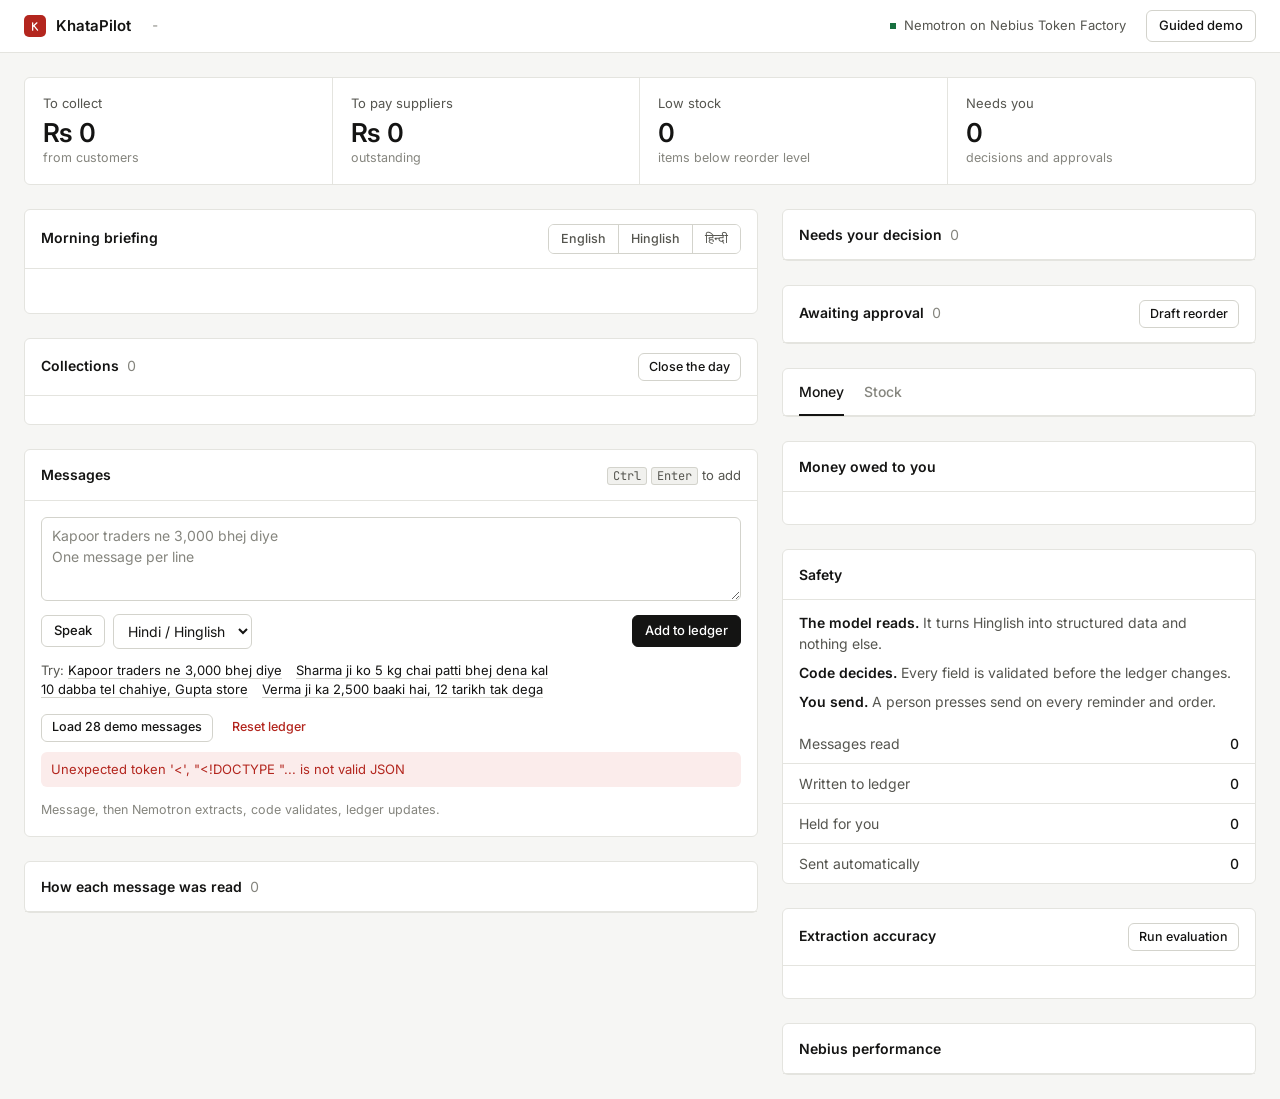
==== commit edc2a8c8: "Restrained dashboard redesign: tables, tabular figures, no pills or glow - Rebuild dashboard.html on" ====
--- a/dashboard.html
+++ b/dashboard.html
@@ -4,475 +4,355 @@
 <meta charset="utf-8">
 <meta name="viewport" content="width=device-width, initial-scale=1">
 <title>KhataPilot</title>
-<link rel="icon" href="data:image/svg+xml,%3Csvg xmlns='http://www.w3.org/2000/svg' viewBox='0 0 32 32'%3E%3Crect width='32' height='32' rx='9' fill='%2376b900'/%3E%3Cpath d='M9 8v16M9 16l9-8M11.5 14l8.5 10' stroke='%230b0f0a' stroke-width='3' fill='none' stroke-linecap='round' stroke-linejoin='round'/%3E%3C/svg%3E">
+<link rel="icon" href="data:image/svg+xml,%3Csvg xmlns='http://www.w3.org/2000/svg' viewBox='0 0 32 32'%3E%3Crect width='32' height='32' rx='6' fill='%23b3261e'/%3E%3Cpath d='M9 7v18M9 16.5L19.5 7M12 14l9 11' stroke='%23fff' stroke-width='3' fill='none' stroke-linecap='round' stroke-linejoin='round'/%3E%3C/svg%3E">
 <link rel="preconnect" href="https://fonts.googleapis.com">
 <link rel="preconnect" href="https://fonts.gstatic.com" crossorigin>
-<link href="https://fonts.googleapis.com/css2?family=Inter:wght@400;500;600;700&family=JetBrains+Mono:wght@400;500&display=swap" rel="stylesheet">
+<link href="https://fonts.googleapis.com/css2?family=Inter:wght@400;500;600&family=JetBrains+Mono:wght@400&display=swap" rel="stylesheet">
 <style>
+/* Design rules: neutral surfaces, one ink, colour only where it means something (red = owed / overdue,
+   green = settled, amber = needs a person). Hairlines and tables, tabular figures, 6px corners, no glow. */
 :root{
-  --bg:#07090a; --bg2:#0c1011; --panel:#111617; --panel2:#161d1e; --line:#1f2829; --line2:#2a3637;
-  --ink:#eef3ee; --muted:#8a9a93; --faint:#5d6b65;
-  --accent:#76b900; --accent-ink:#0a1200; --accent-soft:rgba(118,185,0,.12); --accent-line:rgba(118,185,0,.35);
-  --in:#4ade80; --in-soft:rgba(74,222,128,.10);
-  --out:#fbbf24; --out-soft:rgba(251,191,36,.10);
-  --bad:#f87171; --bad-soft:rgba(248,113,113,.12);
-  --blue:#60a5fa; --blue-soft:rgba(96,165,250,.12);
-  --radius:16px; --shadow:0 1px 0 rgba(255,255,255,.03) inset, 0 8px 30px rgba(0,0,0,.35);
-  --glow:radial-gradient(60% 60% at 50% 0%, rgba(118,185,0,.16), transparent 70%);
-  color-scheme:dark;
-}
-@media (prefers-color-scheme:light){
-  :root:not([data-theme="dark"]){
-    --bg:#f4f6f1; --bg2:#eceee7; --panel:#ffffff; --panel2:#f6f8f2; --line:#e3e7dc; --line2:#d3d9ca;
-    --ink:#10160f; --muted:#5e6b5a; --faint:#8a9585;
-    --accent:#4d7c0f; --accent-ink:#ffffff; --accent-soft:rgba(77,124,15,.10); --accent-line:rgba(77,124,15,.35);
-    --in:#15803d; --in-soft:rgba(21,128,61,.09); --out:#a16207; --out-soft:rgba(161,98,7,.10);
-    --bad:#b91c1c; --bad-soft:rgba(185,28,28,.08); --blue:#1d4ed8; --blue-soft:rgba(29,78,216,.08);
-    --shadow:0 1px 2px rgba(16,22,15,.05), 0 6px 20px rgba(16,22,15,.05);
-    --glow:radial-gradient(60% 60% at 50% 0%, rgba(77,124,15,.10), transparent 70%);
-    color-scheme:light;
-  }
+  --bg:#f6f6f4; --surface:#ffffff; --sunk:#f1f1ee; --ink:#141413; --ink2:#55554f; --ink3:#85857e;
+  --line:#e4e4df; --line2:#d3d3cc;
+  --owed:#b3261e; --owed-bg:#fbeceb; --ok:#17703f; --ok-bg:#e8f3ec; --hold:#8a5a00; --hold-bg:#faf1dc;
+  --primary:#141413; --on-primary:#ffffff; --focus:#2a5bd7;
+  --r:6px;
+  color-scheme:light;
+}
+@media (prefers-color-scheme:dark){
+  :root{--bg:#0f0f0e; --surface:#171716; --sunk:#1d1d1b; --ink:#ecece8; --ink2:#a7a7a0; --ink3:#797972;
+    --line:#292927; --line2:#363633; --owed:#ff8076; --owed-bg:#3a1f1d; --ok:#5fd08f; --ok-bg:#14291d; --hold:#e8b64d; --hold-bg:#33290f;
+    --primary:#ecece8; --on-primary:#141413; --focus:#7aa2ff; color-scheme:dark}
 }
 *{box-sizing:border-box}
 [hidden]{display:none!important}
 html{-webkit-text-size-adjust:100%}
-body{margin:0;background:var(--bg);color:var(--ink);font:14.5px/1.55 Inter,system-ui,-apple-system,"Segoe UI",sans-serif;
-  -webkit-font-smoothing:antialiased;min-height:100vh;background-image:var(--glow);background-repeat:no-repeat;background-size:100% 520px}
+body{margin:0;background:var(--bg);color:var(--ink);font:14px/1.5 Inter,system-ui,-apple-system,"Segoe UI",sans-serif;-webkit-font-smoothing:antialiased}
+button,input,textarea,select{font:inherit;color:inherit}
+:focus-visible{outline:2px solid var(--focus);outline-offset:2px;border-radius:3px}
+.num{font-variant-numeric:tabular-nums}
 .mono{font-family:"JetBrains Mono",ui-monospace,Menlo,monospace}
-button,textarea,input{font:inherit;color:inherit}
-:focus-visible{outline:2px solid var(--accent);outline-offset:2px}
-
-/* top bar */
-.top{position:sticky;top:0;z-index:20;backdrop-filter:blur(14px);background:color-mix(in srgb,var(--bg) 78%,transparent);border-bottom:1px solid var(--line)}
-.top-in{max-width:1480px;margin:0 auto;padding:12px 24px;display:flex;align-items:center;justify-content:space-between;gap:16px;flex-wrap:wrap}
-.brand{display:flex;align-items:center;gap:12px}
-.logo{width:36px;height:36px;border-radius:11px;background:var(--accent);display:grid;place-items:center;box-shadow:0 0 0 1px var(--accent-line),0 6px 24px rgba(118,185,0,.28)}
-.logo svg{width:20px;height:20px}
-.brand h1{margin:0;font-size:18px;letter-spacing:-.02em;font-weight:700;line-height:1.1}
-.brand h1 span{color:var(--accent)}
-.brand p{margin:2px 0 0;font-size:12px;color:var(--muted)}
-.top-r{display:flex;align-items:center;gap:10px;flex-wrap:wrap}
-.pill{display:inline-flex;align-items:center;gap:8px;font-size:12px;font-weight:500;padding:6px 12px;border-radius:99px;background:var(--panel);border:1px solid var(--line);color:var(--muted)}
-.pill b{color:var(--ink);font-weight:600}
-.dot{width:7px;height:7px;border-radius:50%;background:var(--accent);box-shadow:0 0 0 0 var(--accent-line);animation:pulse 2s infinite}
-@keyframes pulse{70%{box-shadow:0 0 0 7px transparent}100%{box-shadow:0 0 0 0 transparent}}
+h1,h2,h3{margin:0;font-weight:600}
+p{margin:0}
+
+/* bar */
+.bar{background:var(--surface);border-bottom:1px solid var(--line)}
+.bar-in{max-width:1440px;margin:0 auto;padding:0 24px;height:52px;display:flex;align-items:center;gap:20px}
+.brand{display:flex;align-items:center;gap:10px;font-weight:600;font-size:15px}
+.mark{width:22px;height:22px;border-radius:5px;background:var(--owed);display:grid;place-items:center}
+.mark svg{width:13px;height:13px;stroke:#fff;stroke-width:3.2;fill:none;stroke-linecap:round;stroke-linejoin:round}
+.bar .meta{color:var(--ink3);font-size:13px}
+.bar .sp{flex:1}
+.status{display:flex;align-items:center;gap:8px;color:var(--ink2);font-size:13px}
+.status i{width:6px;height:6px;background:var(--ok);display:block}
 
 /* layout */
-main{max-width:1480px;margin:0 auto;padding:24px;display:grid;gap:20px}
-.kpis{display:grid;grid-template-columns:repeat(4,minmax(0,1fr));gap:16px}
-.grid{display:grid;grid-template-columns:minmax(0,1fr);gap:20px;align-items:start}
-@media(min-width:1100px){.grid{grid-template-columns:minmax(320px,.9fr) minmax(0,1.5fr) minmax(320px,1fr)}}
-@media(max-width:900px){.kpis{grid-template-columns:repeat(2,minmax(0,1fr))}}
-@media(max-width:520px){main{padding:16px}.top-in{padding:12px 16px}.kpis{gap:10px}}
-.col{display:flex;flex-direction:column;gap:20px;min-width:0}
-
-/* cards */
-.card{background:var(--panel);border:1px solid var(--line);border-radius:var(--radius);padding:20px;box-shadow:var(--shadow);min-width:0}
-.card-h{display:flex;align-items:center;justify-content:space-between;gap:10px;margin:0 0 14px;flex-wrap:wrap}
-.card-h h2{margin:0;font-size:15px;font-weight:600;letter-spacing:-.01em;display:flex;align-items:center;gap:9px}
-.card-h h2 svg{width:17px;height:17px;color:var(--accent);flex:none}
-.count{font-size:11px;font-weight:600;padding:2px 8px;border-radius:99px;background:var(--panel2);border:1px solid var(--line);color:var(--muted)}
-.count.hot{background:var(--out-soft);border-color:transparent;color:var(--out)}
-.note{font-size:12.5px;color:var(--muted);margin:0 0 14px}
-.empty{display:grid;place-items:center;text-align:center;gap:6px;padding:22px 12px;color:var(--faint);font-size:13px;border:1px dashed var(--line2);border-radius:12px}
-.empty svg{width:22px;height:22px;opacity:.7}
-
-/* KPI */
-.kpi{position:relative;overflow:hidden;background:var(--panel);border:1px solid var(--line);border-radius:var(--radius);padding:18px 20px;box-shadow:var(--shadow)}
-.kpi::after{content:"";position:absolute;inset:auto -30% -60% auto;width:140px;height:140px;border-radius:50%;background:var(--tint);filter:blur(34px);opacity:.9;pointer-events:none}
-.kpi .l{display:flex;align-items:center;gap:8px;font-size:12px;color:var(--muted);font-weight:500}
-.kpi .l i{width:26px;height:26px;border-radius:8px;display:grid;place-items:center;background:var(--tint);color:var(--c)}
-.kpi .l svg{width:14px;height:14px}
-.kpi b{display:block;margin-top:12px;font-size:30px;line-height:1.1;font-weight:700;letter-spacing:-.03em;font-variant-numeric:tabular-nums;position:relative;z-index:1}
-.kpi small{display:block;margin-top:4px;font-size:12px;color:var(--faint);position:relative;z-index:1}
-.kpi.in{--c:var(--in);--tint:var(--in-soft)} .kpi.out{--c:var(--out);--tint:var(--out-soft)}
-.kpi.bad{--c:var(--bad);--tint:var(--bad-soft)} .kpi.blue{--c:var(--blue);--tint:var(--blue-soft)}
-@media(max-width:520px){.kpi{padding:14px}.kpi b{font-size:22px}}
-
-/* buttons */
-.btn{display:inline-flex;align-items:center;justify-content:center;gap:7px;white-space:nowrap;cursor:pointer;border-radius:10px;border:1px solid var(--line2);background:var(--panel2);padding:8px 14px;font-size:13px;font-weight:500;transition:.15s}
-.btn:hover{border-color:var(--accent-line);background:var(--accent-soft)}
-.btn svg{width:15px;height:15px}
-.btn.primary{background:var(--accent);border-color:var(--accent);color:var(--accent-ink);font-weight:600;box-shadow:0 4px 18px rgba(118,185,0,.25)}
-.btn.primary:hover{filter:brightness(1.08)}
-.btn.wa{background:var(--in-soft);border-color:var(--accent-line);color:var(--in);font-weight:600}
-.btn.wa:hover{background:var(--accent-soft)}
-.btn.danger{color:var(--bad)} .btn.danger:hover{background:var(--bad-soft);border-color:var(--bad)}
-.btn.ghost{background:transparent}
-.btn.sm{padding:5px 10px;font-size:12px;border-radius:8px}
-.btn:disabled{opacity:.5;cursor:default;pointer-events:none}
+main{max-width:1440px;margin:0 auto;padding:24px;display:grid;gap:24px}
+.layout{display:grid;grid-template-columns:minmax(0,1fr);gap:24px;align-items:start}
+@media(min-width:1080px){.layout{grid-template-columns:minmax(0,1.55fr) minmax(340px,1fr)}}
+.col{display:flex;flex-direction:column;gap:24px;min-width:0}
+.panel{background:var(--surface);border:1px solid var(--line);border-radius:var(--r);min-width:0}
+.panel-h{display:flex;align-items:baseline;justify-content:space-between;gap:12px;padding:14px 16px;border-bottom:1px solid var(--line)}
+.panel-h h2{font-size:14px;display:flex;gap:8px;align-items:baseline}
+.panel-h h2 span{color:var(--ink3);font-weight:400;font-variant-numeric:tabular-nums}
+.panel-b{padding:16px}
+.note{color:var(--ink2);font-size:13px}
+.empty{color:var(--ink3);padding:20px 16px;text-align:center;font-size:13px}
+
+/* summary strip */
+.summary{display:grid;grid-template-columns:repeat(4,minmax(0,1fr))}
+.summary>div{padding:16px 18px;border-right:1px solid var(--line);min-width:0}
+.summary>div:last-child{border-right:0}
+.summary dt{color:var(--ink2);font-size:13px}
+.summary dd{margin:4px 0 0}
+.summary .v{display:block;font-size:26px;font-weight:600;letter-spacing:-.02em;line-height:1.15;font-variant-numeric:tabular-nums}
+.summary .s{display:block;color:var(--ink3);font-size:12.5px;margin-top:2px;overflow:hidden;text-overflow:ellipsis;white-space:nowrap}
+@media(max-width:760px){.summary{grid-template-columns:1fr 1fr}.summary>div:nth-child(2){border-right:0}.summary>div:nth-child(-n+2){border-bottom:1px solid var(--line)}}
+
+/* controls */
+.btn{display:inline-flex;align-items:center;justify-content:center;gap:6px;height:32px;padding:0 12px;border-radius:var(--r);border:1px solid var(--line2);background:var(--surface);cursor:pointer;font-weight:500;font-size:13px;white-space:nowrap}
+.btn:hover{background:var(--sunk)}
+.btn:active{transform:translateY(1px)}
+.btn.primary{background:var(--primary);border-color:var(--primary);color:var(--on-primary)}
+.btn.primary:hover{opacity:.9}
+.btn.danger{color:var(--owed)}
+.btn.quiet{border-color:transparent;background:transparent;color:var(--ink2)}
+.btn.quiet:hover{background:var(--sunk);color:var(--ink)}
+.btn.quiet.danger{color:var(--owed)}
+.btn.sm{height:28px;padding:0 10px;font-size:12.5px}
+.btn:disabled{opacity:.45;cursor:default;pointer-events:none}
 .row{display:flex;gap:8px;flex-wrap:wrap;align-items:center}
-.spin{width:14px;height:14px;border-radius:50%;border:2px solid currentColor;border-right-color:transparent;animation:rot .7s linear infinite}
+.spin{width:12px;height:12px;border:2px solid currentColor;border-right-color:transparent;border-radius:50%;animation:rot .7s linear infinite;display:inline-block}
 @keyframes rot{to{transform:rotate(360deg)}}
+.seg{display:inline-flex;border:1px solid var(--line2);border-radius:var(--r);overflow:hidden}
+.seg button{border:0;background:var(--surface);height:28px;padding:0 12px;font-size:12.5px;font-weight:500;cursor:pointer;color:var(--ink2);border-right:1px solid var(--line2)}
+.seg button:last-child{border-right:0}
+.seg button.on{background:var(--primary);color:var(--on-primary)}
+input,textarea,select{border:1px solid var(--line2);border-radius:var(--r);background:var(--surface);padding:7px 10px;width:100%}
+textarea{resize:vertical;min-height:84px;line-height:1.5}
+textarea::placeholder,input::placeholder{color:var(--ink3)}
+.tag{display:inline-block;font-size:12px;font-weight:500;padding:1px 6px;border-radius:3px;background:var(--sunk);color:var(--ink2);white-space:nowrap}
+.tag.over{background:var(--owed-bg);color:var(--owed)}
+.tag.warn{background:var(--hold-bg);color:var(--hold)}
+.tag.done{background:var(--ok-bg);color:var(--ok)}
+.err{margin-top:10px;font-size:13px;color:var(--owed);background:var(--owed-bg);border-radius:var(--r);padding:8px 10px}
+kbd{font:12px "JetBrains Mono",monospace;padding:0 5px;border:1px solid var(--line2);border-radius:3px;background:var(--sunk)}
+
+/* tables and lists */
+table{width:100%;border-collapse:collapse}
+th{font-weight:500;color:var(--ink3);font-size:12.5px;text-align:left;padding:8px 16px;border-bottom:1px solid var(--line);white-space:nowrap}
+td{padding:10px 16px;border-bottom:1px solid var(--line);vertical-align:top}
+tr:last-child td{border-bottom:0}
+th.r,td.r{text-align:right;white-space:nowrap}
+.meter{height:6px;background:var(--sunk);border-radius:2px;overflow:hidden}
+.meter i{display:block;height:100%;background:var(--ink2)}
+.meter.low i{background:var(--owed)}
 
 /* composer */
-.composer{background:var(--bg2);border:1px solid var(--line2);border-radius:14px;padding:4px;transition:.15s}
-.composer:focus-within{border-color:var(--accent-line);box-shadow:0 0 0 3px var(--accent-soft)}
-textarea{display:block;width:100%;min-height:104px;resize:vertical;border:0;background:transparent;padding:12px;outline:0;line-height:1.5}
-textarea::placeholder{color:var(--faint)}
-.composer-f{display:flex;justify-content:space-between;align-items:center;gap:8px;padding:6px 8px 8px;flex-wrap:wrap}
-.composer-f>.row{flex-wrap:nowrap}.composer-f .sel{max-width:130px}
-.hint{font-size:11.5px;color:var(--faint)}
-kbd{font:11px "JetBrains Mono",monospace;padding:1px 6px;border-radius:5px;border:1px solid var(--line2);background:var(--panel2)}
-.chips{display:flex;flex-wrap:wrap;gap:6px;margin:12px 0 14px}
-.chip{cursor:pointer;font-size:12px;padding:5px 11px;border-radius:99px;background:var(--panel2);border:1px solid var(--line);color:var(--muted);transition:.15s;text-align:left}
-.chip:hover{color:var(--ink);border-color:var(--accent-line)}
-.progress{margin-top:12px;font-size:12.5px;color:var(--accent)}
-.progress .bar{margin-top:8px}
-.err{margin-top:12px;font-size:13px;color:var(--bad);background:var(--bad-soft);border-radius:10px;padding:9px 12px}
-
-/* pipeline */
-.pipe{display:flex;align-items:center;gap:6px;flex-wrap:wrap;font-size:11.5px;color:var(--muted);margin-top:14px;padding-top:14px;border-top:1px dashed var(--line2)}
-.pipe span{padding:3px 9px;border-radius:99px;background:var(--panel2);border:1px solid var(--line)}
-.pipe span.ai{background:var(--accent-soft);border-color:var(--accent-line);color:var(--accent);font-weight:600}
-.pipe svg{width:12px;height:12px;color:var(--faint)}
-
-/* timeline */
-.log{display:flex;flex-direction:column;max-height:340px;overflow:auto;margin:-4px -6px 0 0;padding-right:6px}
-.ev{position:relative;padding:0 0 14px 22px;font-size:13px}
-.ev::before{content:"";position:absolute;left:5px;top:6px;bottom:-6px;width:1px;background:var(--line2)}
-.ev:last-child::before{display:none}
-.ev::after{content:"";position:absolute;left:0;top:5px;width:11px;height:11px;border-radius:50%;background:var(--in);box-shadow:0 0 0 3px var(--in-soft)}
-.ev.review::after{background:var(--out);box-shadow:0 0 0 3px var(--out-soft)}
-.ev q{display:block;quotes:none;font-weight:500}
-.ev small{display:block;color:var(--muted);font-size:12px;margin-top:2px}
-.ev small b{font-weight:600;color:var(--in)} .ev.review small b{color:var(--out)}
+.composer-note{display:flex;justify-content:space-between;align-items:center;margin-top:8px;gap:12px;flex-wrap:wrap}
+.try{color:var(--ink2);font-size:13px;margin-top:12px}
+.try button{border:0;background:none;padding:0;color:var(--ink);text-decoration:underline;text-decoration-color:var(--line2);text-underline-offset:3px;cursor:pointer;font-size:13px;margin-right:14px;text-align:left}
+.try button:hover{text-decoration-color:var(--ink)}
+.flow{color:var(--ink3);font-size:12.5px;margin-top:14px}
+
+/* trace */
+.tr{padding:12px 16px;border-bottom:1px solid var(--line)}
+.tr:last-child{border-bottom:0}
+.tr-h{display:flex;justify-content:space-between;gap:12px;align-items:baseline}
+.tr-h q{quotes:none;font-weight:500}
+.tr-h time{color:var(--ink3);font-size:12.5px;white-space:nowrap}
+.tr-read{color:var(--ink2);margin-top:2px}
+.tr-facts{color:var(--ink3);font-size:12.5px;margin-top:4px}
+.tr-facts b{color:var(--ink);font-weight:500}
+.tr-foot{display:flex;gap:10px;align-items:center;margin-top:8px;color:var(--ink3);font-size:12.5px}
+.tr-why{color:var(--hold);font-size:12.5px;margin-top:4px}
+details.raw{margin-top:6px}
+details.raw summary{cursor:pointer;color:var(--ink3);font-size:12.5px}
+details.raw pre{margin:6px 0 0;padding:10px;background:var(--sunk);border-radius:var(--r);font:12px/1.5 "JetBrains Mono",monospace;overflow:auto}
+.scroll{max-height:380px;overflow:auto}
 
 /* briefing */
-.brief-card{background:linear-gradient(160deg,var(--accent-soft),transparent 55%),var(--panel);border-color:var(--accent-line)}
-.seg{display:inline-flex;padding:3px;border-radius:11px;background:var(--bg2);border:1px solid var(--line)}
-.seg button{border:0;background:transparent;cursor:pointer;padding:5px 12px;font-size:12px;font-weight:500;border-radius:8px;color:var(--muted);display:inline-flex;gap:6px;align-items:center}
-.seg button.on{background:var(--accent);color:var(--accent-ink);font-weight:600}
-.seg button:disabled{opacity:.6}
-.brief{font-size:15.5px;line-height:1.7;white-space:pre-wrap;min-height:70px}
-.brief.ph{color:var(--muted);font-size:14px}
-.src{display:flex;align-items:center;gap:7px;margin-top:14px;font-size:11.5px;color:var(--muted)}
-.src svg{width:14px;height:14px;color:var(--accent)}
-.skel{display:grid;gap:9px}
-.skel i{height:11px;border-radius:6px;background:linear-gradient(90deg,var(--line),var(--line2),var(--line));background-size:200% 100%;animation:sh 1.2s infinite}
-.skel i:nth-child(2){width:88%}.skel i:nth-child(3){width:64%}
-@keyframes sh{to{background-position:-200% 0}}
-
-/* tags */
-.tag{display:inline-flex;align-items:center;gap:5px;font-size:11px;font-weight:600;padding:3px 9px;border-radius:99px;white-space:nowrap}
-.tag.over{background:var(--bad-soft);color:var(--bad)} .tag.soon{background:var(--out-soft);color:var(--out)}
-.tag.ok{background:var(--panel2);color:var(--muted);border:1px solid var(--line)}
-.tag.warn{background:var(--out-soft);color:var(--out)} .tag.done{background:var(--in-soft);color:var(--in)}
-.tag.we{background:var(--blue-soft);color:var(--blue)}
+.brief{font-size:15px;line-height:1.65;white-space:pre-wrap;max-width:78ch}
+.brief.ph{color:var(--ink3);font-size:14px}
+.src{color:var(--ink3);font-size:12.5px;margin-top:12px}
+.skel{display:grid;gap:8px;max-width:60ch}
+.skel i{height:10px;border-radius:2px;background:var(--sunk);animation:sh 1.2s infinite alternate}
+.skel i:nth-child(2){width:86%}.skel i:nth-child(3){width:60%}
+@keyframes sh{to{background:var(--line)}}
 
 /* collections */
-.coll{border:1px solid var(--line);background:var(--bg2);border-radius:14px;padding:14px;margin-bottom:12px}
-.coll:last-child{margin-bottom:0}
-.coll-h{display:flex;align-items:center;gap:12px}
-.avatar{width:38px;height:38px;flex:none;border-radius:50%;display:grid;place-items:center;font-weight:700;font-size:14px;color:var(--accent-ink);background:hsl(var(--h) 55% 62%)}
-.coll-h .who{flex:1;min-width:0}
-.coll-h .who b{display:block;font-size:15px;letter-spacing:-.01em;overflow:hidden;text-overflow:ellipsis;white-space:nowrap}
-.coll-h .who small{color:var(--muted);font-size:12px}
-.coll-h .amt{font-size:19px;font-weight:700;letter-spacing:-.02em;font-variant-numeric:tabular-nums}
-.bubble{margin:12px 0;padding:12px 14px;border-radius:4px 14px 14px 14px;background:color-mix(in srgb,var(--in) 14%,var(--panel));border:1px solid var(--accent-line);font:12.5px/1.55 "JetBrains Mono",monospace;white-space:pre-wrap;overflow-wrap:anywhere}
-.phone{flex:1;min-width:130px;max-width:190px;padding:7px 11px;border-radius:10px;border:1px solid var(--line2);background:var(--panel2);outline:0;font-size:13px}
-.phone:focus{border-color:var(--accent-line)}
-.coll .err{margin-top:8px}
-
-/* tables */
-.tabs{display:flex;gap:4px;margin:0 0 12px;border-bottom:1px solid var(--line)}
-.tabs button{border:0;background:transparent;cursor:pointer;padding:8px 12px;font-size:13px;font-weight:500;color:var(--muted);border-bottom:2px solid transparent;margin-bottom:-1px}
-.tabs button.on{color:var(--ink);border-bottom-color:var(--accent)}
-.list{display:flex;flex-direction:column}
-.li{display:flex;align-items:center;gap:12px;padding:10px 0;border-bottom:1px solid var(--line)}
-.li:last-child{border:0}
-.li .m{flex:1;min-width:0}
-.li .m b{display:block;font-weight:600;font-size:13.5px;overflow:hidden;text-overflow:ellipsis;white-space:nowrap}
-.li .m small{color:var(--muted);font-size:12px}
-.li .v{font-weight:600;font-variant-numeric:tabular-nums;text-align:right}
-.meter{height:6px;border-radius:4px;background:var(--line);overflow:hidden;margin-top:7px}
-.meter i{display:block;height:100%;border-radius:4px;background:linear-gradient(90deg,var(--accent),var(--in))}
-.meter.low i{background:linear-gradient(90deg,var(--bad),var(--out))}
-
-/* drafts & review */
-.draft{border:1px solid var(--line);background:var(--bg2);border-radius:14px;padding:14px;margin-bottom:12px}
-.draft:last-child{margin-bottom:0}
-.draft .meta{display:flex;justify-content:space-between;gap:8px;flex-wrap:wrap;font-size:12px;color:var(--muted);margin-bottom:10px}
-.draft .meta b{color:var(--ink);font-weight:600}
-.draft p{margin:0 0 12px;white-space:pre-wrap}
-.draft textarea{border:1px solid var(--line2);border-radius:10px;min-height:96px;margin-bottom:10px;background:var(--panel2)}
-.rv{display:flex;gap:10px;align-items:flex-start;justify-content:space-between;padding:10px 0;border-bottom:1px solid var(--line);font-size:13px}
-.rv:last-child{border:0}
-.rv small{display:block;color:var(--out);margin-top:2px}
-
-
-/* trace */
-.tr{border:1px solid var(--line);background:var(--bg2);border-radius:14px;padding:12px 14px;margin-bottom:10px}
-.tr:last-child{margin-bottom:0}
-.tr-msg{display:flex;justify-content:space-between;gap:10px;font-weight:500;font-size:13.5px}
-.tr-msg time{color:var(--faint);font-size:11.5px;font-weight:400;white-space:nowrap}
-.tr-read{display:flex;gap:9px;align-items:flex-start;margin:8px 0 6px;font-size:13px;color:var(--ink)}
-.tr-read svg{width:15px;height:15px;color:var(--accent);flex:none;margin-top:3px}
-.kv{display:flex;flex-wrap:wrap;gap:5px;margin:6px 0}
-.kv span{font-size:11.5px;padding:2px 8px;border-radius:7px;background:var(--panel2);border:1px solid var(--line);color:var(--muted)}
-.kv span b{color:var(--ink);font-weight:600}
-.tr-foot{display:flex;flex-wrap:wrap;align-items:center;gap:8px;margin-top:8px;font-size:11.5px;color:var(--faint)}
-.tr-why{margin-top:6px;font-size:12px;color:var(--out)}
-details.raw{margin-top:6px}
-details.raw summary{cursor:pointer;font-size:11.5px;color:var(--faint)}
-details.raw pre{margin:6px 0 0;padding:10px;border-radius:10px;background:var(--panel2);font:11.5px/1.5 "JetBrains Mono",monospace;overflow:auto}
-.tag.safe{background:var(--accent-soft);color:var(--accent)}
-
-/* safety */
-.trust{display:grid;grid-template-columns:repeat(3,1fr);gap:8px;margin-bottom:12px}
-.trust div{padding:10px;border-radius:12px;background:var(--bg2);border:1px solid var(--line);text-align:center}
-.trust svg{width:18px;height:18px;color:var(--accent)}
-.trust b{display:block;font-size:12.5px;margin-top:4px}
-.trust small{font-size:11px;color:var(--muted);line-height:1.35;display:block}
-.stats{display:grid;grid-template-columns:1fr 1fr;gap:8px}
-.stat{padding:10px 12px;border-radius:12px;background:var(--bg2);border:1px solid var(--line)}
-.stat small{display:block;font-size:11px;color:var(--muted)}
-.stat b{font-size:19px;letter-spacing:-.02em;font-variant-numeric:tabular-nums}
-.stat em{font-style:normal;font-size:11px;color:var(--faint)}
-
-/* accuracy */
-.acc{display:flex;align-items:center;gap:16px}
-.ring{--p:0;width:92px;height:92px;flex:none;border-radius:50%;background:conic-gradient(var(--accent) calc(var(--p)*1%),var(--line) 0);display:grid;place-items:center}
-.ring::before{content:"";position:absolute}
-.ring span{width:72px;height:72px;border-radius:50%;background:var(--panel);display:grid;place-items:center;font-weight:700;font-size:19px;letter-spacing:-.02em}
-.acc p{margin:0;font-size:13px;color:var(--muted)} .acc p b{color:var(--ink)}
-.miss{font-size:12px;padding:8px 0;border-top:1px solid var(--line);color:var(--muted)}
-.miss q{quotes:none;display:block;color:var(--ink);font-weight:500}
-
-/* charts */
-.stack{display:flex;height:14px;border-radius:8px;overflow:hidden;background:var(--line);gap:2px}
+.coll{border-bottom:1px solid var(--line)}
+.coll:last-child{border-bottom:0}
+.coll summary{list-style:none;cursor:pointer;display:grid;grid-template-columns:minmax(0,1.3fr) minmax(0,1fr) auto;gap:12px;align-items:center;padding:12px 16px}
+.coll summary::-webkit-details-marker{display:none}
+.coll summary:hover{background:var(--sunk)}
+.coll .who b{font-weight:500;display:block;overflow:hidden;text-overflow:ellipsis;white-space:nowrap}
+.coll .who span{color:var(--ink3);font-size:12.5px}
+.coll .amt{font-weight:600;text-align:right;min-width:84px}
+.coll .st{min-width:0}
+.coll[open] summary{background:var(--sunk)}
+.coll-b{padding:4px 16px 16px;background:var(--sunk)}
+.reminder{margin:0 0 12px;padding:12px;border:1px solid var(--line2);border-radius:var(--r);background:var(--surface);font:12.5px/1.6 "JetBrains Mono",monospace;white-space:pre-wrap;overflow-wrap:anywhere}
+.coll-b .row input{width:170px}
+.code-note{font-size:12.5px;color:var(--ink3);margin-bottom:8px}
+@media(max-width:560px){.coll summary{grid-template-columns:1fr auto}.coll .st{grid-column:1/-1}}
+
+/* drafts and decisions */
+.draft{padding:14px 16px;border-bottom:1px solid var(--line)}
+.draft:last-child{border-bottom:0}
+.draft .meta{display:flex;justify-content:space-between;gap:8px;color:var(--ink3);font-size:12.5px;margin-bottom:8px}
+.draft .meta b{color:var(--ink);font-weight:500}
+.draft p{white-space:pre-wrap;margin-bottom:12px}
+.draft textarea{margin-bottom:10px}
+.rv{display:flex;gap:12px;justify-content:space-between;align-items:flex-start;padding:12px 16px;border-bottom:1px solid var(--line)}
+.rv:last-child{border-bottom:0}
+.rv small{display:block;color:var(--hold);font-size:12.5px;margin-top:2px}
+
+/* tabs */
+.tabs{display:flex;gap:20px;padding:0 16px;border-bottom:1px solid var(--line)}
+.tabs button{border:0;background:none;padding:12px 0;margin-bottom:-1px;border-bottom:2px solid transparent;color:var(--ink3);font-weight:500;cursor:pointer}
+.tabs button.on{color:var(--ink);border-bottom-color:var(--ink)}
+.ledger td:first-child{width:100%}
+.ledger small{display:block;color:var(--ink3);font-size:12.5px}
+
+/* definition lists (safety, performance) */
+dl.kv{display:grid;grid-template-columns:1fr auto;margin:0}
+dl.kv dt,dl.kv dd{padding:9px 16px;border-bottom:1px solid var(--line);margin:0}
+dl.kv dt{color:var(--ink2)}
+dl.kv dd{text-align:right;font-weight:500;font-variant-numeric:tabular-nums}
+dl.kv dt:nth-last-of-type(1),dl.kv dd:last-of-type{border-bottom:0}
+.rule-list{margin:0;padding:12px 16px 4px;list-style:none;display:grid;gap:8px}
+.rule-list b{font-weight:600}
+.rule-list span{color:var(--ink2)}
+
+/* accuracy and charts */
+.big{font-size:32px;font-weight:600;letter-spacing:-.025em;line-height:1;font-variant-numeric:tabular-nums}
+.big small{font-size:14px;font-weight:400;color:var(--ink3);letter-spacing:0}
+.stack{display:flex;height:8px;border-radius:2px;overflow:hidden;gap:2px;background:var(--sunk)}
 .stack i{display:block;min-width:3px}
-.legend{display:grid;gap:6px;margin-top:12px;font-size:12.5px}
+.legend{margin-top:12px;display:grid;gap:6px;font-size:13px}
 .legend div{display:flex;align-items:center;gap:8px}
-.legend i{width:9px;height:9px;border-radius:3px;flex:none}
-.legend span{flex:1;color:var(--muted)} .legend b{font-variant-numeric:tabular-nums}
-.hbar{display:grid;grid-template-columns:96px 1fr auto;gap:10px;align-items:center;font-size:12.5px;margin-top:9px}
-.hbar span{overflow:hidden;text-overflow:ellipsis;white-space:nowrap;color:var(--muted)}
-.hbar .meter{margin:0}
-.hbar b{font-variant-numeric:tabular-nums}
-.sub-h{margin:18px 0 2px;font-size:12px;font-weight:600;color:var(--muted);letter-spacing:.02em}
-
-/* hero / onboarding */
-.hero{display:grid;gap:14px;padding:26px;border-radius:var(--radius);border:1px solid var(--accent-line);background:linear-gradient(135deg,var(--accent-soft),transparent 60%),var(--panel)}
-.hero h2{margin:0;font-size:24px;letter-spacing:-.03em;line-height:1.2}
-.hero p{margin:0;color:var(--muted);max-width:62ch}
-.hero .row{margin-top:4px}
-
-/* mic */
-.btn.mic.on{background:var(--bad-soft);border-color:var(--bad);color:var(--bad)}
-.btn.mic.on svg{animation:pulse2 1s infinite}
-@keyframes pulse2{50%{opacity:.35}}
-.sel{background:var(--panel2);border:1px solid var(--line2);border-radius:8px;padding:5px 8px;font-size:12px;color:var(--muted)}
-
-/* mobile nav */
+.legend i{width:8px;height:8px;flex:none;border-radius:1px}
+.legend span{flex:1;color:var(--ink2)}
+.hbar{display:grid;grid-template-columns:110px 1fr auto;gap:10px;align-items:center;margin-top:8px;font-size:13px}
+.hbar span{color:var(--ink2);overflow:hidden;text-overflow:ellipsis;white-space:nowrap}
+.sub-h{font-size:12.5px;font-weight:500;color:var(--ink3);margin:18px 0 4px}
+.miss{padding:8px 0;border-top:1px solid var(--line);font-size:13px;color:var(--ink2)}
+.miss q{quotes:none;color:var(--ink);display:block;font-weight:500}
+
+/* onboarding */
+.intro{padding:24px;display:grid;gap:12px;max-width:760px}
+.intro h2{font-size:20px;letter-spacing:-.01em}
+.intro p{color:var(--ink2)}
+
+/* toast, tour */
+.toasts{position:fixed;right:20px;bottom:20px;display:grid;gap:8px;z-index:50}
+.toast{max-width:340px;padding:10px 14px;border-radius:var(--r);background:var(--primary);color:var(--on-primary);font-size:13px;animation:up .2s}
+.toast.bad{background:var(--owed);color:#fff}
+@keyframes up{from{transform:translateY(6px);opacity:0}}
+.tour-shade{position:fixed;inset:0;z-index:60;pointer-events:none}
+.tour-hole{position:fixed;border-radius:8px;box-shadow:0 0 0 9999px rgba(0,0,0,.55),0 0 0 2px var(--ink);transition:all .25s;pointer-events:none}
+.tour-card{position:fixed;z-index:61;width:min(360px,calc(100vw - 24px));padding:16px;border-radius:8px;background:var(--surface);border:1px solid var(--line2);box-shadow:0 12px 32px rgba(0,0,0,.25)}
+.tour-card h3{font-size:15px;margin-bottom:4px}
+.tour-card p{color:var(--ink2);margin-bottom:14px}
+.tour-n{font-size:12.5px;color:var(--ink3);margin-bottom:4px}
+.dots{display:flex;gap:4px;margin-left:auto}
+.dots i{width:5px;height:5px;background:var(--line2);display:block}
+.dots i.on{background:var(--ink)}
+
+/* mobile section nav */
 .mnav{display:none}
-@media(max-width:1099px){
-  body{padding-bottom:72px}
-  .mnav{position:fixed;left:0;right:0;bottom:0;z-index:30;display:grid;grid-template-columns:repeat(5,1fr);background:color-mix(in srgb,var(--panel) 92%,transparent);backdrop-filter:blur(14px);border-top:1px solid var(--line);padding:6px 6px calc(6px + env(safe-area-inset-bottom))}
-  .mnav button{border:0;background:transparent;display:grid;gap:2px;justify-items:center;font-size:10.5px;color:var(--muted);padding:6px 0;cursor:pointer;border-radius:10px}
-  .mnav button svg{width:20px;height:20px}
-  .mnav button:active{background:var(--accent-soft);color:var(--accent)}
-  .toasts{bottom:84px;right:12px;left:12px}
-}
-.card[id],.col[id]{scroll-margin-top:76px}
-
-/* guided demo */
-.tour-shade{position:fixed;inset:0;z-index:60;pointer-events:none}
-.tour-hole{position:fixed;border-radius:16px;box-shadow:0 0 0 9999px rgba(0,0,0,.66),0 0 0 2px var(--accent);transition:all .3s;pointer-events:none}
-.tour-card{position:fixed;z-index:61;width:min(380px,calc(100vw - 24px));padding:18px;border-radius:16px;background:var(--panel);border:1px solid var(--accent-line);box-shadow:0 20px 60px rgba(0,0,0,.5);pointer-events:auto}
-.tour-card h3{margin:0 0 6px;font-size:16px;letter-spacing:-.01em}
-.tour-card p{margin:0 0 14px;font-size:13.5px;color:var(--muted)}
-.tour-n{font-size:11px;color:var(--accent);font-weight:600;letter-spacing:.06em;text-transform:uppercase;margin-bottom:6px}
-.dots{display:flex;gap:4px;margin-left:auto}
-.dots i{width:6px;height:6px;border-radius:50%;background:var(--line2)}
-.dots i.on{background:var(--accent)}
-
-/* toasts */
-.toasts{position:fixed;right:20px;bottom:20px;display:grid;gap:10px;z-index:50}
-.toast{max-width:360px;padding:12px 16px;border-radius:12px;background:var(--panel2);border:1px solid var(--accent-line);box-shadow:0 12px 40px rgba(0,0,0,.4);font-size:13px;animation:up .25s}
-.toast.bad{border-color:var(--bad)}
-@keyframes up{from{transform:translateY(8px);opacity:0}}
+@media(max-width:1079px){
+  body{padding-bottom:56px}
+  .mnav{position:fixed;left:0;right:0;bottom:0;z-index:30;display:grid;grid-template-columns:repeat(5,1fr);background:var(--surface);border-top:1px solid var(--line)}
+  .mnav button{border:0;background:none;padding:15px 0;font-size:12.5px;font-weight:500;color:var(--ink2);cursor:pointer}
+  .mnav button:active{background:var(--sunk);color:var(--ink)}
+  .toasts{bottom:68px}
+  .bar .meta,.status .model{display:none}
+}
+.panel[id],.col[id]{scroll-margin-top:12px}
 @media(prefers-reduced-motion:reduce){*{animation:none!important;transition:none!important}}
 </style>
 </head>
 <body>
 
-<svg width="0" height="0" style="position:absolute" aria-hidden="true">
-  <symbol id="i-in" viewBox="0 0 24 24" fill="none" stroke="currentColor" stroke-width="2" stroke-linecap="round" stroke-linejoin="round"><path d="M12 3v14M6 11l6 6 6-6M4 21h16"/></symbol>
-  <symbol id="i-out" viewBox="0 0 24 24" fill="none" stroke="currentColor" stroke-width="2" stroke-linecap="round" stroke-linejoin="round"><path d="M12 21V7M6 13l6-6 6 6M4 3h16"/></symbol>
-  <symbol id="i-box" viewBox="0 0 24 24" fill="none" stroke="currentColor" stroke-width="2" stroke-linecap="round" stroke-linejoin="round"><path d="M21 8l-9-5-9 5 9 5 9-5zM3 8v8l9 5 9-5V8M12 13v8"/></symbol>
-  <symbol id="i-alert" viewBox="0 0 24 24" fill="none" stroke="currentColor" stroke-width="2" stroke-linecap="round" stroke-linejoin="round"><path d="M12 9v4M12 17h.01M10.3 3.9L2 18a2 2 0 001.7 3h16.6a2 2 0 001.7-3L13.7 3.9a2 2 0 00-3.4 0z"/></symbol>
-  <symbol id="i-chat" viewBox="0 0 24 24" fill="none" stroke="currentColor" stroke-width="2" stroke-linecap="round" stroke-linejoin="round"><path d="M21 12a8 8 0 01-11.7 7L3 21l2-5.8A8 8 0 1121 12z"/></symbol>
-  <symbol id="i-spark" viewBox="0 0 24 24" fill="none" stroke="currentColor" stroke-width="2" stroke-linecap="round" stroke-linejoin="round"><path d="M12 3l1.9 5.1L19 10l-5.1 1.9L12 17l-1.9-5.1L5 10l5.1-1.9L12 3zM19 16l.8 2.2L22 19l-2.2.8L19 22l-.8-2.2L16 19l2.2-.8L19 16z"/></symbol>
-  <symbol id="i-send" viewBox="0 0 24 24" fill="none" stroke="currentColor" stroke-width="2" stroke-linecap="round" stroke-linejoin="round"><path d="M22 2L11 13M22 2l-7 20-4-9-9-4 20-7z"/></symbol>
-  <symbol id="i-check" viewBox="0 0 24 24" fill="none" stroke="currentColor" stroke-width="2.4" stroke-linecap="round" stroke-linejoin="round"><path d="M20 6L9 17l-5-5"/></symbol>
-  <symbol id="i-clip" viewBox="0 0 24 24" fill="none" stroke="currentColor" stroke-width="2" stroke-linecap="round" stroke-linejoin="round"><rect x="8" y="2" width="8" height="4" rx="1"/><path d="M16 4h2a2 2 0 012 2v14a2 2 0 01-2 2H6a2 2 0 01-2-2V6a2 2 0 012-2h2"/></symbol>
-  <symbol id="i-arrow" viewBox="0 0 24 24" fill="none" stroke="currentColor" stroke-width="2" stroke-linecap="round" stroke-linejoin="round"><path d="M5 12h14M13 6l6 6-6 6"/></symbol>
-  <symbol id="i-lock" viewBox="0 0 24 24" fill="none" stroke="currentColor" stroke-width="2" stroke-linecap="round" stroke-linejoin="round"><rect x="4" y="11" width="16" height="10" rx="2"/><path d="M8 11V7a4 4 0 018 0v4"/></symbol>
-  <symbol id="i-mic" viewBox="0 0 24 24" fill="none" stroke="currentColor" stroke-width="2" stroke-linecap="round" stroke-linejoin="round"><rect x="9" y="2" width="6" height="12" rx="3"/><path d="M5 11a7 7 0 0014 0M12 18v4"/></symbol>
-  <symbol id="i-shield" viewBox="0 0 24 24" fill="none" stroke="currentColor" stroke-width="2" stroke-linecap="round" stroke-linejoin="round"><path d="M12 3l8 3v6c0 5-3.5 8-8 9-4.5-1-8-4-8-9V6l8-3zM9 12l2 2 4-4"/></symbol>
-  <symbol id="i-eye" viewBox="0 0 24 24" fill="none" stroke="currentColor" stroke-width="2" stroke-linecap="round" stroke-linejoin="round"><path d="M1 12s4-7 11-7 11 7 11 7-4 7-11 7S1 12 1 12z"/><circle cx="12" cy="12" r="3"/></symbol>
-  <symbol id="i-cpu" viewBox="0 0 24 24" fill="none" stroke="currentColor" stroke-width="2" stroke-linecap="round" stroke-linejoin="round"><rect x="5" y="5" width="14" height="14" rx="2"/><path d="M9 9h6v6H9zM9 1v4M15 1v4M9 19v4M15 19v4M1 9h4M1 15h4M19 9h4M19 15h4"/></symbol>
-  <symbol id="i-target" viewBox="0 0 24 24" fill="none" stroke="currentColor" stroke-width="2" stroke-linecap="round" stroke-linejoin="round"><circle cx="12" cy="12" r="9"/><circle cx="12" cy="12" r="5"/><circle cx="12" cy="12" r="1"/></symbol>
-  <symbol id="i-bars" viewBox="0 0 24 24" fill="none" stroke="currentColor" stroke-width="2" stroke-linecap="round" stroke-linejoin="round"><path d="M4 20V10M10 20V4M16 20v-7M22 20H2"/></symbol>
-  <symbol id="i-play" viewBox="0 0 24 24" fill="currentColor"><path d="M7 4l13 8-13 8z"/></symbol>
-  <symbol id="i-home" viewBox="0 0 24 24" fill="none" stroke="currentColor" stroke-width="2" stroke-linecap="round" stroke-linejoin="round"><path d="M3 11l9-8 9 8M5 10v10h14V10"/></symbol>
-</svg>
-
-<header class="top">
-  <div class="top-in">
-    <div class="brand">
-      <div class="logo"><svg viewBox="0 0 32 32" fill="none" stroke="#0a1200" stroke-width="3.4" stroke-linecap="round" stroke-linejoin="round"><path d="M9 7v18M9 16.5L19.5 7M12 14l9 11"/></svg></div>
-      <div>
-        <h1>Khata<span>Pilot</span></h1>
-        <p>WhatsApp-native back office for small businesses</p>
-      </div>
-    </div>
-    <div class="top-r">
-      <button class="btn" id="tour-btn"><svg><use href="#i-play"/></svg>Guided demo</button>
-      <span class="pill"><span class="dot"></span><span id="model">Nemotron · Nebius Token Factory</span></span>
-      <span class="pill mono" id="today">—</span>
-    </div>
+<header class="bar">
+  <div class="bar-in">
+    <div class="brand"><span class="mark"><svg viewBox="0 0 32 32"><path d="M9 7v18M9 16.5L19.5 7M12 14l9 11"/></svg></span>KhataPilot</div>
+    <span class="meta num" id="today">-</span>
+    <span class="sp"></span>
+    <span class="status"><i></i><span class="model" id="model">Nemotron on Nebius Token Factory</span></span>
+    <button class="btn" id="tour-btn">Guided demo</button>
   </div>
 </header>
 
 <main>
-  <section class="hero" id="hero" hidden>
-    <h2>Run a shop from WhatsApp messages. Nothing gets sent without you.</h2>
-    <p>Shopkeepers in India run on messages like <i>“Kapoor traders ne 3,000 bhej diye”</i>. KhataPilot reads them with Nemotron on Nebius, keeps the ledger, writes your morning briefing and prepares payment reminders. The model reads, code decides, you press send.</p>
-    <div class="row">
-      <button class="btn primary" id="hero-tour"><svg><use href="#i-play"/></svg>Take the 90-second tour</button>
-      <button class="btn" id="hero-demo"><svg><use href="#i-spark"/></svg>Load 28 demo messages</button>
+  <section class="panel intro" id="hero" hidden>
+    <h2>Run the shop from its WhatsApp messages.</h2>
+    <p>Paste a customer message and Nemotron on Nebius turns it into a ledger entry. Code validates every field first, and nothing is sent without you.</p>
+    <div class="row"><button class="btn primary" id="hero-tour">Take the guided demo</button><button class="btn" id="hero-demo">Load 28 demo messages</button></div>
+  </section>
+
+  <section class="panel summary" aria-label="Summary">
+    <div><dt>To collect</dt><dd><span class="v" id="kin">Rs 0</span><span class="s" id="kin-s">from customers</span></dd></div>
+    <div><dt>To pay suppliers</dt><dd><span class="v" id="kout">Rs 0</span><span class="s" id="kout-s">outstanding</span></dd></div>
+    <div><dt>Low stock</dt><dd><span class="v" id="klow">0</span><span class="s" id="klow-s">items below reorder level</span></dd></div>
+    <div><dt>Needs you</dt><dd><span class="v" id="kask">0</span><span class="s" id="kask-s">decisions and approvals</span></dd></div>
+  </section>
+
+  <div class="layout">
+    <div class="col" id="sec-main">
+
+      <section class="panel" id="c-brief">
+        <div class="panel-h"><h2>Morning briefing</h2>
+          <div class="seg" role="group" aria-label="Language"><button id="b-en">English</button><button id="b-hi">Hinglish</button><button id="b-dv" lang="hi">हिन्दी</button></div>
+        </div>
+        <div class="panel-b"><div class="brief ph" id="brief"></div><div class="src" id="brief-src"></div></div>
+      </section>
+
+      <section class="panel" id="c-coll">
+        <div class="panel-h"><h2>Collections <span id="coll-n">0</span></h2><button class="btn sm" id="close-day">Close the day</button></div>
+        <div class="panel-b" style="padding-bottom:12px"><p class="note" id="close-note"></p></div>
+        <div id="coll"></div>
+      </section>
+
+      <section class="panel" id="c-compose">
+        <div class="panel-h"><h2>Messages</h2><span class="note" id="kbd-hint"><kbd>⌘</kbd> <kbd>Enter</kbd> to add</span></div>
+        <div class="panel-b">
+          <textarea id="msg" placeholder="Kapoor traders ne 3,000 bhej diye&#10;One message per line"></textarea>
+          <div class="composer-note">
+            <div class="row">
+              <button class="btn" id="mic" hidden><span id="mic-t">Speak</span></button>
+              <select id="mic-lang" hidden aria-label="Voice language" style="width:auto"><option value="hi-IN">Hindi / Hinglish</option><option value="en-IN">English (India)</option></select>
+            </div>
+            <button class="btn primary" id="send">Add to ledger</button>
+          </div>
+          <p class="try" id="chips"><span>Try:</span> </p>
+          <div class="row" style="margin-top:14px"><button class="btn sm" id="demo">Load 28 demo messages</button><button class="btn sm quiet danger" id="reset">Reset ledger</button></div>
+          <div class="note" id="progress" hidden style="margin-top:12px"></div>
+          <div class="err" id="err" hidden></div>
+          <p class="flow">Message, then Nemotron extracts, code validates, ledger updates.</p>
+        </div>
+      </section>
+
+      <section class="panel" id="c-trace">
+        <div class="panel-h"><h2>How each message was read <span id="log-n">0</span></h2></div>
+        <div class="scroll" id="log"></div>
+      </section>
     </div>
-  </section>
-
-  <section class="kpis" aria-label="Summary">
-    <div class="kpi in"><div class="l"><i><svg><use href="#i-in"/></svg></i>To collect</div><b id="kin">Rs 0</b><small id="kin-s">from customers</small></div>
-    <div class="kpi out"><div class="l"><i><svg><use href="#i-out"/></svg></i>To pay suppliers</div><b id="kout">Rs 0</b><small id="kout-s">outstanding</small></div>
-    <div class="kpi bad"><div class="l"><i><svg><use href="#i-box"/></svg></i>Low stock</div><b id="klow">0</b><small id="klow-s">items below reorder level</small></div>
-    <div class="kpi blue"><div class="l"><i><svg><use href="#i-alert"/></svg></i>Needs you</div><b id="kask">0</b><small id="kask-s">decisions and approvals</small></div>
-  </section>
-
-  <div class="grid">
-    <!-- LEFT -->
-    <div class="col" id="sec-inbox">
-      <section class="card" id="c-compose">
-        <div class="card-h"><h2><svg><use href="#i-chat"/></svg>Paste a customer message</h2><span class="hint" id="kbd-hint"><kbd>⌘</kbd> <kbd>Enter</kbd> to add</span></div>
-        <div class="composer">
-          <textarea id="msg" placeholder="Kapoor traders ne 3,000 bhej diye&#10;(one message per line)"></textarea>
-          <div class="composer-f">
-            <span class="row">
-              <button class="btn sm mic" id="mic" hidden title="Speak a message"><svg><use href="#i-mic"/></svg><span id="mic-t">Speak</span></button>
-              <select class="sel" id="mic-lang" hidden aria-label="Voice language"><option value="hi-IN">Hindi / Hinglish</option><option value="en-IN">English (India)</option></select>
-            </span>
-            <button class="btn primary" id="send"><svg><use href="#i-send"/></svg>Add to ledger</button>
-          </div>
-        </div>
-        <div class="chips" id="chips"></div>
-        <div class="row">
-          <button class="btn" id="demo"><svg><use href="#i-spark"/></svg>Load 28 demo messages</button>
-          <button class="btn danger ghost" id="reset">Reset</button>
-        </div>
-        <div class="progress" id="progress" hidden></div>
-        <div class="err" id="err" hidden></div>
-        <div class="pipe" aria-label="How it works">
-          <span>Message</span><svg><use href="#i-arrow"/></svg><span class="ai">Nemotron extracts</span><svg><use href="#i-arrow"/></svg><span>Code validates</span><svg><use href="#i-arrow"/></svg><span>Ledger</span>
-        </div>
-      </section>
-
-      <section class="card" id="c-trace">
-        <div class="card-h"><h2><svg><use href="#i-eye"/></svg>How Nemotron read it</h2><span class="count" id="log-n">0</span></div>
-        <div class="log" id="log"></div>
-      </section>
-
-      <section class="card" id="c-safety">
-        <div class="card-h"><h2><svg><use href="#i-shield"/></svg>Safety by design</h2></div>
-        <div class="trust">
-          <div><svg><use href="#i-eye"/></svg><b>Model reads</b><small>Turns Hinglish into structured data</small></div>
-          <div><svg><use href="#i-shield"/></svg><b>Code decides</b><small>Validates every field before the ledger</small></div>
-          <div><svg><use href="#i-send"/></svg><b>You send</b><small>A person presses send every time</small></div>
-        </div>
-        <div class="stats">
-          <div class="stat"><small>Messages read</small><b id="sf-read">0</b></div>
-          <div class="stat"><small>Written to ledger</small><b id="sf-rec">0</b></div>
-          <div class="stat"><small>Held for you</small><b id="sf-hold">0</b></div>
-          <div class="stat"><small>Sent automatically</small><b>0</b><em> always</em></div>
-        </div>
-      </section>
-    </div>
-
-    <!-- MIDDLE -->
-    <div class="col" id="sec-brief">
-      <section class="card brief-card" id="c-brief">
-        <div class="card-h">
-          <h2><svg><use href="#i-spark"/></svg>Morning briefing</h2>
-          <div class="seg" role="group" aria-label="Language">
-            <button id="b-en">English</button><button id="b-hi">Hinglish</button><button id="b-dv" lang="hi">हिन्दी</button>
-          </div>
-        </div>
-        <div class="brief ph" id="brief"></div>
-        <div class="src" id="brief-src"></div>
-      </section>
-
-      <section class="card" id="c-coll">
-        <div class="card-h">
-          <h2><svg><use href="#i-chat"/></svg>Who to remind today <span class="count" id="coll-n">0</span></h2>
-          <button class="btn sm" id="close-day"><svg><use href="#i-lock"/></svg>Close the day</button>
-        </div>
-        <p class="note" id="close-note"></p>
-        <div id="coll"></div>
-      </section>
-
-      <section class="card" id="c-charts">
-        <div class="card-h"><h2><svg><use href="#i-bars"/></svg>Money owed to you</h2></div>
-        <div id="charts"></div>
-      </section>
-    </div>
-
-    <!-- RIGHT -->
-    <div class="col" id="sec-act">
-      <section class="card" id="c-drafts">
-        <div class="card-h">
-          <h2><svg><use href="#i-send"/></svg>Awaiting your approval <span class="count" id="dr-n">0</span></h2>
-          <button class="btn sm" id="gen">Draft reorder</button>
-        </div>
+
+    <aside class="col" id="sec-act">
+      <section class="panel" id="c-review">
+        <div class="panel-h"><h2>Needs your decision <span id="rv-n">0</span></h2></div>
+        <div id="review"></div>
+      </section>
+
+      <section class="panel" id="c-drafts">
+        <div class="panel-h"><h2>Awaiting approval <span id="dr-n">0</span></h2><button class="btn sm" id="gen">Draft reorder</button></div>
         <div id="drafts"></div>
       </section>
 
-      <section class="card" id="c-review">
-        <div class="card-h"><h2><svg><use href="#i-alert"/></svg>Needs your decision <span class="count" id="rv-n">0</span></h2></div>
-        <div id="review"></div>
-      </section>
-
-      <section class="card" id="sec-ledger">
-        <div class="tabs" role="tablist">
-          <button class="on" id="t-dues" role="tab">Money</button>
-          <button id="t-stock" role="tab">Stock</button>
-        </div>
-        <div class="list" id="dues"></div>
-        <div class="list" id="stock" hidden></div>
-      </section>
-
-      <section class="card" id="c-acc">
-        <div class="card-h"><h2><svg><use href="#i-target"/></svg>Extraction accuracy</h2>
-          <button class="btn sm" id="eval-run">Run evaluation</button></div>
-        <div id="acc"></div>
-      </section>
-
-      <section class="card" id="c-perf">
-        <div class="card-h"><h2><svg><use href="#i-cpu"/></svg>Nebius performance</h2></div>
+      <section class="panel" id="sec-ledger">
+        <div class="tabs" role="tablist"><button class="on" id="t-dues" role="tab">Money</button><button id="t-stock" role="tab">Stock</button></div>
+        <div id="dues"></div>
+        <div id="stock" hidden></div>
+      </section>
+
+      <section class="panel" id="c-charts">
+        <div class="panel-h"><h2>Money owed to you</h2></div>
+        <div class="panel-b" id="charts"></div>
+      </section>
+
+      <section class="panel" id="c-safety">
+        <div class="panel-h"><h2>Safety</h2></div>
+        <ul class="rule-list">
+          <li><b>The model reads.</b> <span>It turns Hinglish into structured data and nothing else.</span></li>
+          <li><b>Code decides.</b> <span>Every field is validated before the ledger changes.</span></li>
+          <li><b>You send.</b> <span>A person presses send on every reminder and order.</span></li>
+        </ul>
+        <dl class="kv" style="margin-top:8px">
+          <dt>Messages read</dt><dd id="sf-read">0</dd>
+          <dt>Written to ledger</dt><dd id="sf-rec">0</dd>
+          <dt>Held for you</dt><dd id="sf-hold">0</dd>
+          <dt>Sent automatically</dt><dd>0</dd>
+        </dl>
+      </section>
+
+      <section class="panel" id="c-acc">
+        <div class="panel-h"><h2>Extraction accuracy</h2><button class="btn sm" id="eval-run">Run evaluation</button></div>
+        <div class="panel-b" id="acc"></div>
+      </section>
+
+      <section class="panel" id="c-perf">
+        <div class="panel-h"><h2>Nebius performance</h2></div>
         <div id="perf"></div>
       </section>
-    </div>
+    </aside>
   </div>
 </main>
 
 <nav class="mnav" aria-label="Sections">
-  <button data-go="sec-inbox"><svg><use href="#i-chat"/></svg>Inbox</button>
-  <button data-go="sec-brief"><svg><use href="#i-spark"/></svg>Briefing</button>
-  <button data-go="c-coll"><svg><use href="#i-send"/></svg>Remind</button>
-  <button data-go="c-drafts"><svg><use href="#i-alert"/></svg>Approve</button>
-  <button data-go="sec-ledger"><svg><use href="#i-home"/></svg>Ledger</button>
+  <button data-go="c-brief">Briefing</button><button data-go="c-coll">Collect</button><button data-go="c-compose">Messages</button><button data-go="c-review">Review</button><button data-go="sec-ledger">Ledger</button>
 </nav>
 <div class="toasts" id="toasts" aria-live="polite"></div>
 <div id="tour" hidden></div>
@@ -486,10 +366,7 @@
   kids.flat().forEach(k => e.append(k));
   return e;
 };
-const icon = (name, cls) => { const s = document.createElementNS("http://www.w3.org/2000/svg", "svg"); if (cls) s.setAttribute("class", cls);
-  s.innerHTML = `<use href="#i-${name}"/>`; return s; };
-const empty = (name, text) => el("div", {className: "empty"}, icon(name), el("span", {textContent: text}));
-const hue = s => [...s].reduce((a, c) => (a * 31 + c.charCodeAt(0)) % 360, 7);
+const empty = text => el("div", {className: "empty", textContent: text});
 const sleep = ms => new Promise(r => setTimeout(r, ms));
 const SAMPLES = [
   "Kapoor traders ne 3,000 bhej diye",
@@ -500,10 +377,11 @@
 const INTENT = {order: "Order", payment_promise: "Money owed", payment_received: "Payment received", payment_made: "Payment sent",
   complaint: "Complaint", inquiry: "Question", other: "Unclear"};
 let editing = null, editingPhone = false, busy = false, lang = null, briefing = false, S = null, touring = false;
+const openColl = new Set();
 
 function toast(text, bad) {
   const t = el("div", {className: "toast" + (bad ? " bad" : ""), textContent: text});
-  $("toasts").append(t); setTimeout(() => t.remove(), bad ? 6000 : 3500);
+  $("toasts").append(t); setTimeout(() => t.remove(), bad ? 6000 : 3000);
 }
 async function api(path, body) {
   const res = await fetch("/api/" + path, {method: "POST", headers: {"Content-Type": "application/json"}, body: JSON.stringify(body || {})});
@@ -521,7 +399,6 @@
   finally { btn.replaceChildren(...kids); btn.disabled = false; busy = false; refresh(); }
 }
 
-/* plain-English reading of what Nemotron extracted */
 function reading(x) {
   if (!x || !x.intent) return "";
   const who = x.party || "someone";
@@ -539,79 +416,82 @@
   }
 }
 
-function traceCard(l) {
+function traceRow(l) {
   const x = l.extracted || {};
   const held = l.status === "review";
   const outcome = l.failed ? ["over", "Model error"]
     : l.validation && l.validation.length ? ["warn", "Held by code"]
-    : held ? ["warn", "Needs your decision"] : ["safe", "Written to ledger"];
-  const kv = [];
-  if (x.intent) kv.push(["intent", INTENT[x.intent] || x.intent]);
-  if (x.party) kv.push(["who", x.party]);
-  if (x.amount_inr != null) kv.push(["amount", inr(x.amount_inr)]);
-  (x.items || []).forEach(i => kv.push(["item", [i.quantity, i.unit, i.name].filter(v => v != null && v !== "").join(" ")]));
-  if (x.due_date) kv.push(["due", x.due_date]);
-  const card = el("div", {className: "tr"});
-  card.append(el("div", {className: "tr-msg"}, el("span", {textContent: "“" + l.message + "”"}), el("time", {textContent: l.at})));
-  if (!l.failed) card.append(el("div", {className: "tr-read"}, icon("spark"), el("span", {textContent: reading(x)})));
-  if (kv.length) card.append(el("div", {className: "kv"}, kv.map(([k, v]) => el("span", {}, k + " ", el("b", {textContent: v})))));
+    : held ? ["warn", "Needs your decision"] : ["done", "Written to ledger"];
+  const facts = [];
+  if (x.intent) facts.push(["intent", INTENT[x.intent] || x.intent]);
+  if (x.party) facts.push(["who", x.party]);
+  if (x.amount_inr != null) facts.push(["amount", inr(x.amount_inr)]);
+  (x.items || []).forEach(i => facts.push(["item", [i.quantity, i.unit, i.name].filter(v => v != null && v !== "").join(" ")]));
+  if (x.due_date) facts.push(["due", x.due_date]);
+  const row = el("div", {className: "tr"});
+  row.append(el("div", {className: "tr-h"}, el("q", {textContent: "“" + l.message + "”"}), el("time", {textContent: l.at})));
+  if (!l.failed) row.append(el("div", {className: "tr-read", textContent: reading(x)}));
+  if (facts.length) {
+    const f = el("div", {className: "tr-facts"});
+    facts.forEach(([k, v], i) => { if (i) f.append(" · "); f.append(k + " ", el("b", {textContent: v})); });
+    row.append(f);
+  }
   const foot = el("div", {className: "tr-foot"}, el("span", {className: "tag " + outcome[0], textContent: outcome[1]}));
-  if (l.latency_ms) foot.append(el("span", {textContent: `${(l.latency_ms / 1000).toFixed(1)}s`}),
-    el("span", {textContent: `${l.prompt_tokens + l.completion_tokens} tokens`}));
-  card.append(foot);
+  if (l.latency_ms) foot.append(el("span", {className: "num", textContent: `${(l.latency_ms / 1000).toFixed(1)} s`}),
+    el("span", {className: "num", textContent: `${l.prompt_tokens + l.completion_tokens} tokens`}));
+  row.append(foot);
   const why = (l.validation && l.validation.length) ? l.validation.join("; ") : held || l.failed ? l.detail : "";
-  if (why) card.append(el("div", {className: "tr-why", textContent: why}));
-  if (l.extracted && Object.keys(x).length) card.append(el("details", {className: "raw"},
+  if (why) row.append(el("div", {className: "tr-why", textContent: why}));
+  if (l.extracted && Object.keys(x).length) row.append(el("details", {className: "raw"},
     el("summary", {textContent: "Raw model output"}), el("pre", {textContent: JSON.stringify(x, null, 2)})));
-  return card;
+  return row;
 }
 
 function chartsView(s) {
   const t = new Date(s.today);
   const day = d => Math.floor((t - new Date(d)) / 864e5);
   const owed = s.dues.filter(d => d.direction !== "we_owe_supplier");
-  if (!owed.length) return [empty("check", "Nothing owed to you right now.")];
+  if (!owed.length) return [empty("Nothing owed to you right now.")];
   const B = [
-    {k: "Not due yet", c: "var(--in)", f: d => d.due_date && day(d.due_date) <= 0},
-    {k: "1 to 7 days late", c: "var(--out)", f: d => d.due_date && day(d.due_date) >= 1 && day(d.due_date) <= 7},
-    {k: "8 to 30 days late", c: "#fb923c", f: d => d.due_date && day(d.due_date) > 7 && day(d.due_date) <= 30},
-    {k: "Over 30 days late", c: "var(--bad)", f: d => d.due_date && day(d.due_date) > 30},
-    {k: "No due date", c: "var(--faint)", f: d => !d.due_date},
+    {k: "Not due yet", c: "var(--ok)", f: d => d.due_date && day(d.due_date) <= 0},
+    {k: "1 to 7 days late", c: "var(--hold)", f: d => d.due_date && day(d.due_date) >= 1 && day(d.due_date) <= 7},
+    {k: "8 to 30 days late", c: "#c2641d", f: d => d.due_date && day(d.due_date) > 7 && day(d.due_date) <= 30},
+    {k: "Over 30 days late", c: "var(--owed)", f: d => d.due_date && day(d.due_date) > 30},
+    {k: "No due date", c: "var(--ink3)", f: d => !d.due_date},
   ].map(b => ({...b, v: owed.filter(b.f).reduce((a, d) => a + d.remaining, 0)}));
   const total = B.reduce((a, b) => a + b.v, 0) || 1;
   const stack = el("div", {className: "stack", role: "img", "aria-label": "Money owed by how late it is"});
   B.filter(b => b.v > 0).forEach(b => { const i = el("i", {title: `${b.k}: ${inr(b.v)}`}); i.style.cssText = `width:${b.v / total * 100}%;background:${b.c}`; stack.append(i); });
   const legend = el("div", {className: "legend"}, B.filter(b => b.v > 0).map(b => {
     const dot = el("i"); dot.style.background = b.c;
-    return el("div", {}, dot, el("span", {textContent: b.k}), el("b", {textContent: inr(b.v)}));
+    return el("div", {}, dot, el("span", {textContent: b.k}), el("b", {className: "num", textContent: inr(b.v)}));
   }));
   const byParty = {};
   owed.forEach(d => byParty[d.party] = (byParty[d.party] || 0) + d.remaining);
   const top = Object.entries(byParty).sort((a, b) => b[1] - a[1]).slice(0, 5), max = top[0][1];
   const bars = top.map(([p, v]) => { const m = el("div", {className: "meter"}, el("i")); m.firstChild.style.width = v / max * 100 + "%";
-    return el("div", {className: "hbar"}, el("span", {textContent: p}), m, el("b", {textContent: inr(v)})); });
-  return [el("div", {className: "sub-h", style: "margin-top:0", textContent: "How late is it?"}), el("div", {style: "margin-top:10px"}, stack), legend,
-    el("div", {className: "sub-h", textContent: "Who owes the most"}), ...bars];
+    return el("div", {className: "hbar"}, el("span", {textContent: p}), m, el("b", {className: "num", textContent: inr(v)})); });
+  return [el("div", {}, stack), legend, el("div", {className: "sub-h", textContent: "Largest balances"}), ...bars];
 }
 
 function accView(s) {
-  const e = s.eval, L = e.last;
-  const out = [];
+  const e = s.eval, L = e.last, out = [];
   if (e.running) {
     const bar = el("div", {className: "meter"}, el("i")); bar.firstChild.style.width = (e.total ? e.done / e.total * 100 : 0) + "%";
-    return [el("div", {className: "progress", textContent: `Running ${e.total} labelled messages through Nemotron: ${e.done} done`}), bar];
+    return [el("p", {className: "note", style: "margin-bottom:8px", textContent: `Scoring ${e.total} labelled messages: ${e.done} done`}), bar];
   }
   if (e.error) out.push(el("div", {className: "err", textContent: e.error}));
-  if (!L) return [...out, empty("target", "Run the evaluation to score Nemotron on 28 hand-labelled Hinglish messages.")];
-  const ring = el("div", {className: "ring"}, el("span", {textContent: Math.round(L.accuracy) + "%"}));
-  ring.style.setProperty("--p", L.accuracy);
-  out.push(el("div", {className: "acc"}, ring, el("p", {},
-    el("b", {textContent: `${L.correct} of ${L.total} correct`}),
-    ` on hand-labelled Hinglish messages. Right means intent, party, amount, direction and items all match. Last run ${L.at}.`)));
+  if (!L) return [...out, empty("Run the evaluation to score Nemotron on 48 labelled Hinglish messages, 20 written after the prompt was frozen.")];
+  out.push(el("div", {className: "big"}, `${L.correct}`, el("small", {textContent: ` of ${L.total} correct (${Math.round(L.accuracy)}%)`})));
+  out.push(el("p", {className: "note", style: "margin-top:8px", textContent: `A message counts only if intent, party, amount, direction and items all match. Last run ${L.at}.`}));
+  const bs = L.by_set || {};
+  if (bs.holdout) out.push(el("dl", {className: "kv", style: "margin:12px -16px 0"},
+    el("dt", {textContent: "Demo messages"}), el("dd", {textContent: `${bs.demo.correct} of ${bs.demo.total}`}),
+    el("dt", {textContent: "Written after the prompt was frozen"}), el("dd", {textContent: `${bs.holdout.correct} of ${bs.holdout.total}`})));
   if (L.misses.length) {
     out.push(el("div", {className: "sub-h", textContent: `${L.misses.length} wrong ${L.misses.length === 1 ? "answer" : "answers"}`}));
     L.misses.forEach(m => out.push(el("div", {className: "miss"}, el("q", {textContent: m.message}),
-      `wrong: ${m.wrong_fields.join(", ")} · ${m.reached_ledger ? "would reach the ledger" : "stopped by code"}`)));
+      `Wrong: ${m.wrong_fields.join(", ")}. ${m.reached_ledger ? "Would reach the ledger." : "Stopped by code."}`)));
   }
   return out;
 }
@@ -621,19 +501,21 @@
   const lat = live ? p.avg_latency_ms : L ? L.avg_latency_ms : 0;
   const tin = live ? p.prompt_tokens : L ? L.prompt_tokens : 0, tout = live ? p.completion_tokens : L ? L.completion_tokens : 0;
   const n = live ? p.messages - p.failed : L ? L.total : 0;
-  const st = (label, val, note) => el("div", {className: "stat"}, el("small", {textContent: label}), el("b", {textContent: val}), note ? el("em", {textContent: " " + note}) : "");
-  return [el("div", {className: "stats"},
-    st("Avg time per message", lat ? (lat / 1000).toFixed(1) + " s" : "n/a", "with reasoning"),
-    st("Tokens per message", n ? Math.round((tin + tout) / n).toLocaleString() : "n/a", n ? `${Math.round(tin / n)} in · ${Math.round(tout / n)} out` : ""),
-    st("Tokens used", (tin + tout).toLocaleString(), live ? "this session" : L ? "last evaluation" : ""),
-    st("Cost per 1,000 messages", p.cost_per_1000 != null ? "$" + p.cost_per_1000 : "n/a", p.cost_per_1000 != null ? "" : "set prices in settings.env")),
-    el("p", {className: "note", style: "margin:12px 0 0", textContent: "Served by Nemotron on Nebius Token Factory. Reasoning stays on for accuracy: switching it off was about 7x faster but dropped accuracy from 96% to 57% in our test."})];
+  const rows = [
+    ["Average time per message", lat ? (lat / 1000).toFixed(1) + " s" : "n/a"],
+    ["Tokens per message", n ? Math.round((tin + tout) / n).toLocaleString() : "n/a"],
+    ["Tokens used (" + (live ? "this session" : "last evaluation") + ")", (tin + tout).toLocaleString()],
+    ["Cost per 1,000 messages", p.cost_per_1000 != null ? "$" + p.cost_per_1000 : "n/a"],
+  ];
+  return [el("dl", {className: "kv"}, rows.map(([k, v]) => [el("dt", {textContent: k}), el("dd", {textContent: v})]).flat()),
+    el("p", {className: "note", style: "padding:12px 16px", textContent: (p.cost_per_1000 == null ? "Add Token Factory prices to settings.env to show cost. " : "") +
+      "Reasoning stays on for accuracy: switching it off was about 7x faster but scored 57% on the demo set."})];
 }
 
 function render(s) {
   S = s;
   $("today").textContent = s.today;
-  if (s.model) $("model").textContent = "Nemotron · " + s.model.split("/").pop();
+  if (s.model) $("model").textContent = s.model.split("/").pop() + " on Nebius";
   $("hero").hidden = !(s.log.length === 0 && s.dues.length === 0 && s.collections.length === 0);
 
   const low = s.items.filter(i => i.stock_qty <= i.reorder_level);
@@ -641,132 +523,118 @@
   const owed = s.dues.filter(d => d.direction !== "we_owe_supplier").length;
   const owe = s.dues.filter(d => d.direction === "we_owe_supplier").length;
   $("kin").textContent = inr(s.totals.customer_owes_us);
-  $("kin-s").textContent = owed ? `from ${owed} open ${owed === 1 ? "bill" : "bills"}` : "all settled";
+  $("kin-s").textContent = owed ? `${owed} open ${owed === 1 ? "bill" : "bills"}` : "all settled";
   $("kout").textContent = inr(s.totals.we_owe_supplier);
   $("kout-s").textContent = owe ? `${owe} supplier ${owe === 1 ? "bill" : "bills"}` : "nothing pending";
   $("klow").textContent = low.length;
-  $("klow-s").textContent = low.length ? low.slice(0, 2).map(i => i.name).join(", ") + (low.length > 2 ? "…" : "") : "stock looks healthy";
+  $("klow-s").textContent = low.length ? low.slice(0, 3).map(i => i.name).join(", ") + (low.length > 3 ? "…" : "") : "stock looks healthy";
   $("kask").textContent = ask;
-  $("kask-s").textContent = ask ? `${s.review.length} to decide · ${s.drafts.length} to approve` : "all clear";
-
-  // briefing
+  $("kask-s").textContent = ask ? `${s.review.length} to decide, ${s.drafts.length} to approve` : "all clear";
+
   const b = s.brief, bn = $("brief");
-  if (briefing) {
-    bn.className = "brief"; bn.replaceChildren(el("div", {className: "skel"}, el("i"), el("i"), el("i")));
-  } else if (b.text) {
-    bn.className = "brief"; bn.textContent = b.text;
-  } else {
-    bn.className = "brief ph"; bn.textContent = "Pick a language and Nemotron will write today's briefing: who to chase, what to reorder, what needs a decision.";
-  }
+  if (briefing) { bn.className = "brief"; bn.replaceChildren(el("div", {className: "skel"}, el("i"), el("i"), el("i"))); }
+  else if (b.text) { bn.className = "brief"; bn.textContent = b.text; }
+  else { bn.className = "brief ph"; bn.textContent = "Pick a language and Nemotron will write today's briefing: who to chase, what to reorder, what needs a decision."; }
   const showLang = b.lang || lang;
   [["b-en", "english"], ["b-hi", "hinglish"], ["b-dv", "hindi"]].forEach(([id, l]) => $(id).classList.toggle("on", !!b.text && showLang === l));
-  $("brief-src").replaceChildren(...(b.text ? [icon("check"), document.createTextNode(b.source === "nemotron"
-    ? "Written by Nemotron. Every number is checked against the ledger."
-    : "Model unavailable or failed the number check, showing the plain ledger summary.")] : []));
-
-  // dues
+  $("brief-src").textContent = b.text ? (b.source === "nemotron" ? "Written by Nemotron. Every number is checked against the ledger."
+    : "Model unavailable or failed the number check, showing the plain ledger summary.") : "";
+
   const soon = d => d.due_date && !d.overdue && (new Date(d.due_date) - new Date(s.today)) / 864e5 <= 3;
-  $("dues").replaceChildren(...(s.dues.length ? s.dues.map(d => {
-    const we = d.direction === "we_owe_supplier";
-    return el("div", {className: "li"},
-      el("div", {className: "m"}, el("b", {textContent: d.party}), el("small", {textContent: d.due_date ? "Due " + d.due_date : "No due date"})),
-      el("span", {className: "tag " + (d.overdue ? "over" : soon(d) ? "soon" : we ? "we" : "ok"), textContent: d.overdue ? "overdue" : we ? "we owe" : "owes us"}),
-      el("div", {className: "v", textContent: inr(d.remaining)}));
-  }) : [empty("check", "No open dues.")]));
-
-  // stock
+  const th = (...c) => el("thead", {}, el("tr", {}, c.map(([t, r]) => el("th", {className: r ? "r" : "", textContent: t}))));
+  $("dues").replaceChildren(s.dues.length ? el("table", {className: "ledger"}, th(["Party"], ["Status"], ["Amount", 1]),
+    el("tbody", {}, s.dues.map(d => {
+      const we = d.direction === "we_owe_supplier";
+      return el("tr", {}, el("td", {}, d.party, el("small", {textContent: d.due_date ? "Due " + d.due_date : "No due date"})),
+        el("td", {}, el("span", {className: "tag " + (d.overdue ? "over" : soon(d) ? "warn" : ""), textContent: d.overdue ? "Overdue" : we ? "We owe" : "Owes us"})),
+        el("td", {className: "r num", textContent: inr(d.remaining)}));
+    }))) : empty("No open dues."));
   const items = [...s.items].sort((a, c) => (a.stock_qty / (a.reorder_level || 1e9)) - (c.stock_qty / (c.reorder_level || 1e9)));
-  $("stock").replaceChildren(...(items.length ? items.map(i => {
-    const isLow = i.stock_qty <= i.reorder_level;
-    const pct = i.reorder_level ? Math.min(100, i.stock_qty / (i.reorder_level * 2) * 100) : 100;
-    const bar = el("div", {className: "meter" + (isLow ? " low" : "")}, el("i")); bar.firstChild.style.width = pct + "%";
-    return el("div", {className: "li"}, el("div", {className: "m"}, el("b", {textContent: i.name}), bar),
-      isLow ? el("span", {className: "tag over", textContent: "reorder"}) : "",
-      el("div", {className: "v", textContent: (+i.stock_qty.toFixed(1)) + " " + (i.unit || "")}));
-  }) : [empty("box", "No items yet.")]));
-
-  // collections
+  $("stock").replaceChildren(items.length ? el("table", {className: "ledger"}, th(["Item"], [""], ["Left", 1]),
+    el("tbody", {}, items.map(i => {
+      const isLow = i.stock_qty <= i.reorder_level;
+      const pct = i.reorder_level ? Math.min(100, i.stock_qty / (i.reorder_level * 2) * 100) : 100;
+      const bar = el("div", {className: "meter" + (isLow ? " low" : ""), style: "width:90px;margin-top:6px"}, el("i")); bar.firstChild.style.width = pct + "%";
+      return el("tr", {}, el("td", {}, i.name, bar), el("td", {}, isLow ? el("span", {className: "tag over", textContent: "Reorder"}) : ""),
+        el("td", {className: "r num", textContent: (+i.stock_qty.toFixed(1)) + " " + (i.unit || "")}));
+    }))) : empty("No items yet."));
+
   $("coll-n").textContent = s.collections.length;
   $("close-note").textContent = s.last_close
     ? `Last close: ${s.last_close}. Messages use the balances frozen at close. The day closes by itself at ${s.eod_time}; spreadsheets are saved in the eod folder.`
-    : `The day hasn't been closed yet, so messages use today's live balances. It closes by itself at ${s.eod_time}.`;
-  if (!editingPhone) $("coll").replaceChildren(...(s.collections.length ? s.collections.map(collCard) : [empty("check", "Nobody owes you money right now.")]));
+    : `The day hasn't been closed yet, so messages use live balances. It closes by itself at ${s.eod_time}.`;
+  if (!editingPhone) $("coll").replaceChildren(...(s.collections.length ? s.collections.map(collRow) : [empty("Nobody owes you money right now.")]));
   $("charts").replaceChildren(...chartsView(s));
 
-  // trace + safety
   $("log-n").textContent = s.log.length;
-  $("log").replaceChildren(...(s.log.length ? s.log.map(traceCard) : [empty("chat", "Nothing yet. Paste a message to see exactly how Nemotron reads it.")]));
+  $("log").replaceChildren(...(s.log.length ? s.log.map(traceRow) : [empty("Nothing yet. Paste a message to see how Nemotron reads it.")]));
   $("sf-read").textContent = s.perf.messages; $("sf-rec").textContent = s.perf.recorded; $("sf-hold").textContent = s.perf.review + s.perf.failed;
 
-  // drafts (skip re-render while the owner is typing an edit)
-  $("dr-n").textContent = s.drafts.length; $("dr-n").classList.toggle("hot", s.drafts.length > 0);
-  if (editing === null) $("drafts").replaceChildren(...(s.drafts.length ? s.drafts.map(draftCard) : [empty("send", 'No drafts. Press "Draft reorder" to prepare the supplier order.')]));
-
-  // review queue
-  $("rv-n").textContent = s.review.length; $("rv-n").classList.toggle("hot", s.review.length > 0);
+  $("dr-n").textContent = s.drafts.length;
+  if (editing === null) $("drafts").replaceChildren(...(s.drafts.length ? s.drafts.map(draftRow) : [empty('No drafts. "Draft reorder" prepares the supplier order.')]));
+  $("rv-n").textContent = s.review.length;
   $("review").replaceChildren(...(s.review.length ? s.review.map(r => el("div", {className: "rv"},
     el("div", {}, r.raw_message, el("small", {textContent: r.reason})),
     el("button", {className: "btn sm", textContent: "Done", onclick: async () => { await api(`review/${r.id}/dismiss`); refresh(); }})
-  )) : [empty("check", "All clear.")]));
+  )) : [empty("All clear.")]));
 
   $("acc").replaceChildren(...accView(s));
   $("eval-run").disabled = s.eval.running;
   $("perf").replaceChildren(...perfView(s));
 
-  // demo progress
   const j = s.job, pr = $("progress"); pr.hidden = !j.running;
   if (j.running) {
-    const bar = el("div", {className: "meter"}, el("i")); bar.firstChild.style.width = (j.total ? j.done / j.total * 100 : 0) + "%";
+    const bar = el("div", {className: "meter", style: "margin-top:8px"}, el("i")); bar.firstChild.style.width = (j.total ? j.done / j.total * 100 : 0) + "%";
     pr.replaceChildren(`Nemotron is reading messages: ${j.done} of ${j.total}`, bar);
   }
   $("demo").disabled = j.running; $("hero-demo").disabled = j.running;
 }
 
-function collCard(c) {
-  const tag = c.opened_today ? ["done", "opened today ✓"]
-    : c.state === "changed" ? ["warn", "balance changed since close, check before sending"]
-    : c.state === "new" ? ["warn", "new since last close"] : ["ok", "frozen at close " + c.frozen_day];
-  const card = el("div", {className: "coll"});
-  const av = el("div", {className: "avatar", textContent: (c.name.trim()[0] || "?").toUpperCase()});
-  av.style.setProperty("--h", hue(c.name));
-  card.append(el("div", {className: "coll-h"}, av,
-    el("div", {className: "who"}, el("b", {textContent: c.name}), el("small", {textContent: c.days_overdue ? `${c.days_overdue} din overdue` : "not overdue yet"})),
-    el("div", {className: "amt", textContent: inr(c.live_total)})));
-  card.append(el("div", {className: "row", style: "margin-top:10px"}, el("span", {className: "tag " + tag[0], textContent: tag[1]}),
-    el("span", {className: "tag safe", title: "This text is built by code from the closing balances. No model writes the money.", textContent: "written by code, not AI"})));
-  card.append(el("div", {className: "bubble", textContent: c.text}));
-  const phone = el("input", {className: "phone", placeholder: "WhatsApp number", value: c.phone || "", inputMode: "tel", "aria-label": "WhatsApp number"});
+function collRow(c) {
+  const tag = c.opened_today ? ["done", "Opened today"]
+    : c.state === "changed" ? ["warn", "Balance changed since close"]
+    : c.state === "new" ? ["warn", "New since last close"] : ["", "Frozen " + c.frozen_day];
+  const d = el("details", {className: "coll", open: openColl.has(c.party_id)});
+  d.addEventListener("toggle", () => { d.open ? openColl.add(c.party_id) : openColl.delete(c.party_id); });
+  d.append(el("summary", {},
+    el("div", {className: "who"}, el("b", {textContent: c.name}), el("span", {textContent: c.days_overdue ? `${c.days_overdue} days overdue` : "Not overdue yet"})),
+    el("div", {className: "st"}, el("span", {className: "tag " + tag[0], textContent: tag[1]})),
+    el("div", {className: "amt num", textContent: inr(c.live_total)})));
+  const phone = el("input", {placeholder: "WhatsApp number", value: c.phone || "", inputMode: "tel", "aria-label": "WhatsApp number"});
   phone.onfocus = () => { editingPhone = true; };
   phone.onblur = () => { editingPhone = false; };
   const err = el("div", {className: "err", hidden: true});
-  card.append(el("div", {className: "row"},
-    el("button", {className: "btn wa", onclick: async () => { window.open(c.link, "_blank", "noopener"); await api(`collections/${c.party_id}/opened`); refresh(); }},
-      icon("send"), c.opened_today ? "Open WhatsApp again" : "Open WhatsApp"),
-    phone,
-    el("button", {className: "btn sm", textContent: "Save number", onclick: async () => {
-      try { await api(`party/${c.party_id}/phone`, {phone: phone.value}); editingPhone = false; err.hidden = true; toast("Number saved"); refresh(); }
-      catch (e) { err.hidden = false; err.textContent = e.message; } }})), err);
-  if (!c.phone) card.append(el("p", {className: "note", style: "margin:10px 0 0", textContent: "No number saved: WhatsApp will open without a chat selected."}));
-  return card;
-}
-
-function draftCard(d) {
-  const label = d.kind === "reorder" ? "Reorder" : d.kind;
-  const card = el("div", {className: "draft"});
-  card.append(el("div", {className: "meta"}, el("span", {}, `${label} → `, el("b", {textContent: d.party})),
-    el("span", {className: "tag " + (d.source === "nemotron" ? "done" : "ok"), textContent: d.source === "nemotron" ? "written by Nemotron" : d.source === "owner" ? "edited by you" : "template"})));
+  d.append(el("div", {className: "coll-b"},
+    el("p", {className: "code-note", textContent: "Reminder text, built by code from the closing balances. No model writes the money."}),
+    el("pre", {className: "reminder", textContent: c.text}),
+    el("div", {className: "row"},
+      el("button", {className: "btn primary sm", textContent: c.opened_today ? "Open WhatsApp again" : "Open WhatsApp", onclick: async () => {
+        window.open(c.link, "_blank", "noopener"); await api(`collections/${c.party_id}/opened`); refresh(); }}),
+      phone,
+      el("button", {className: "btn sm", textContent: "Save number", onclick: async () => {
+        try { await api(`party/${c.party_id}/phone`, {phone: phone.value}); editingPhone = false; err.hidden = true; toast("Number saved"); refresh(); }
+        catch (e) { err.hidden = false; err.textContent = e.message; } }})),
+    err,
+    c.phone ? "" : el("p", {className: "note", style: "margin-top:8px", textContent: "No number saved: WhatsApp will open without a chat selected."})));
+  return d;
+}
+
+function draftRow(d) {
+  const row = el("div", {className: "draft"});
+  row.append(el("div", {className: "meta"}, el("span", {}, (d.kind === "reorder" ? "Reorder from " : d.kind + " to "), el("b", {textContent: d.party})),
+    el("span", {textContent: d.source === "nemotron" ? "Written by Nemotron" : d.source === "owner" ? "Edited by you" : "Template"})));
   if (editing === d.id) {
     const ta = el("textarea", {value: d.body});
-    card.append(ta, el("div", {className: "row"},
+    row.append(ta, el("div", {className: "row"},
       el("button", {className: "btn primary sm", textContent: "Save", onclick: async () => { await api(`drafts/${d.id}/edit`, {text: ta.value}); editing = null; toast("Draft updated"); refresh(); }}),
       el("button", {className: "btn sm", textContent: "Cancel", onclick: () => { editing = null; refresh(); }})));
   } else {
-    card.append(el("p", {textContent: d.body}), el("div", {className: "row"},
-      el("button", {className: "btn wa", onclick: async () => { const r = await api(`drafts/${d.id}/approve`); if (r.link) window.open(r.link, "_blank", "noopener"); refresh(); }}, icon("send"), "Approve & open WhatsApp"),
+    row.append(el("p", {textContent: d.body}), el("div", {className: "row"},
+      el("button", {className: "btn primary sm", textContent: "Approve and open WhatsApp", onclick: async () => { const r = await api(`drafts/${d.id}/approve`); if (r.link) window.open(r.link, "_blank", "noopener"); refresh(); }}),
       el("button", {className: "btn sm", textContent: "Edit", onclick: () => { editing = d.id; refresh(); }}),
-      el("button", {className: "btn sm danger", textContent: "Reject", onclick: async () => { await api(`drafts/${d.id}/reject`); refresh(); }})));
+      el("button", {className: "btn sm quiet danger", textContent: "Reject", onclick: async () => { await api(`drafts/${d.id}/reject`); refresh(); }})));
   }
-  return card;
+  return row;
 }
 
 async function refresh() {
@@ -777,12 +645,11 @@
   $("dues").hidden = t !== "dues"; $("stock").hidden = t !== "stock";
 }
 
-/* actions */
 async function addMessage(text) { await api("message", {text}); toast("Added to ledger"); }
 const askBrief = async l => { lang = l; briefing = true; refresh(); try { await api("briefing", {lang: l}); } finally { briefing = false; } };
 const startDemo = e => run(e.currentTarget, () => api("demo/load"), "Starting…");
 
-$("chips").replaceChildren(...SAMPLES.map(t => el("button", {className: "chip", textContent: t, onclick: () => { $("msg").value = t; $("msg").focus(); }})));
+SAMPLES.forEach(t => $("chips").append(el("button", {textContent: t, onclick: () => { $("msg").value = t; $("msg").focus(); }})));
 $("send").onclick = e => run(e.currentTarget, async () => {
   const text = $("msg").value.trim(); if (!text) return;
   await addMessage(text); $("msg").value = "";
@@ -798,9 +665,9 @@
 $("eval-run").onclick = e => run(e.currentTarget, () => api("eval/run"), "Starting…");
 $("t-dues").onclick = () => setTab("dues"); $("t-stock").onclick = () => setTab("stock");
 document.querySelectorAll(".mnav [data-go]").forEach(b => b.onclick = () => $(b.dataset.go).scrollIntoView({behavior: "smooth", block: "start"}));
-if (/Mac|iPhone|iPad/.test(navigator.platform)) {} else $("kbd-hint").firstElementChild.textContent = "Ctrl";
-
-/* voice input (browser speech recognition; no audio leaves your machine through KhataPilot) */
+if (!/Mac|iPhone|iPad/.test(navigator.platform)) $("kbd-hint").firstElementChild.textContent = "Ctrl";
+
+/* voice input: the browser's speech recognition */
 const SR = window.SpeechRecognition || window.webkitSpeechRecognition;
 if (SR) {
   $("mic").hidden = false; $("mic-lang").hidden = false;
@@ -811,23 +678,23 @@
     const base = $("msg").value ? $("msg").value.replace(/\s*$/, "\n") : "";
     rec.onresult = ev => { $("msg").value = base + [...ev.results].map(r => r[0].transcript).join(" "); };
     rec.onerror = ev => toast("Microphone: " + ev.error, true);
-    rec.onend = () => { rec = null; $("mic").classList.remove("on"); $("mic-t").textContent = "Speak"; $("msg").focus(); };
-    $("mic").classList.add("on"); $("mic-t").textContent = "Listening…"; rec.start();
+    rec.onend = () => { rec = null; $("mic-t").textContent = "Speak"; $("msg").focus(); };
+    $("mic-t").textContent = "Listening…"; rec.start();
   };
 }
 
 /* guided demo */
 const STEPS = [
   {title: "A shop that runs on WhatsApp", body: "Small traders manage money and stock through messages like “Kapoor traders ne 3,000 bhej diye”. This tour takes about 90 seconds and uses the real model.", sel: null},
-  {sel: "c-compose", title: "1. Paste a message", body: "Customers write in Hinglish. We will paste one now and let Nemotron on Nebius read it.", action: "Read this message",
+  {sel: "c-compose", title: "1. Paste a message", body: "Customers write in Hinglish. We paste one now and let Nemotron on Nebius read it.", action: "Read this message",
     run: async () => { $("msg").value = "Kapoor traders ne 3,000 bhej diye"; await sleep(500); await addMessage($("msg").value); $("msg").value = ""; }},
-  {sel: "c-trace", title: "2. See how it was read", body: "Nemotron turned the message into structured data. Open “Raw model output” to see the JSON. Code then checked every field before anything touched the ledger.", at: () => document.querySelector("#log .tr")},
-  {sel: "c-safety", title: "3. The model never has the last word", body: "The model reads, code validates, and a person presses send. Nothing here is ever sent automatically."},
-  {sel: "c-brief", title: "4. Morning briefing", body: "Nemotron writes the owner's briefing from ledger facts. Every number it uses is checked against the books, and it falls back to plain text if one is wrong.", action: "Write the briefing", run: () => askBrief("english")},
-  {sel: "c-coll", title: "5. One-click reminders", body: "Customer reminders are built by code from the closing balances, never by the model, because they contain money. Press Open WhatsApp and send it yourself.", at: () => document.querySelector("#coll .coll")},
-  {sel: "c-acc", title: "6. Measured, not claimed", body: "28 hand-labelled Hinglish messages scored against Nemotron. Press Run evaluation any time to reproduce the number.", at: null},
-  {sel: "c-perf", title: "7. Fast and cheap on Nebius", body: "Latency and tokens per message are tracked live, so you can see what it costs to run this for a real shop."},
-  {title: "That is KhataPilot", body: "WhatsApp in, ledger and briefing out, a human on every send. Thanks for watching.", sel: null},
+  {sel: "c-trace", title: "2. See how it was read", body: "Nemotron turned the message into structured data. Open “Raw model output” for the JSON. Code then checked every field before anything touched the ledger.", at: () => document.querySelector("#log .tr")},
+  {sel: "c-safety", title: "3. The model never has the last word", body: "The model reads, code validates, and a person presses send. Nothing here is sent automatically."},
+  {sel: "c-brief", title: "4. Morning briefing", body: "Nemotron writes the owner's briefing from ledger facts. Every number is checked against the books, with a plain-text fallback if one is wrong.", action: "Write the briefing", run: () => askBrief("english")},
+  {sel: "c-coll", title: "5. One-click reminders", body: "Open a customer to see the reminder. Code builds it from the closing balances, never the model, because it contains money. You press Open WhatsApp.", at: () => document.querySelector("#coll .coll")},
+  {sel: "c-acc", title: "6. Measured, not claimed", body: "48 hand-labelled Hinglish messages scored against Nemotron, 20 of them written after the prompt was frozen. Press Run evaluation to reproduce the number.", at: null},
+  {sel: "c-perf", title: "7. Cost and speed on Nebius", body: "Latency and tokens per message are tracked live, so you can see what it costs to run this for a real shop."},
+  {title: "That is KhataPilot", body: "WhatsApp in, ledger and briefing out, a human on every send.", sel: null},
 ];
 let step = 0, stepBusy = false, tourTimer = null;
 function tourOpen() { touring = true; step = 0; $("tour").hidden = false; tourShow(); }
@@ -837,16 +704,16 @@
   const target = st.sel ? ((st.at && st.at()) || $(st.sel)) : null;
   const card = el("div", {className: "tour-card"});
   card.append(el("div", {className: "tour-n", textContent: `Step ${step + 1} of ${STEPS.length}`}), el("h3", {textContent: st.title}), el("p", {textContent: st.body}));
-  const next = el("button", {className: "btn primary sm", textContent: step === STEPS.length - 1 ? "Finish" : "Next", onclick: () => { if (step === STEPS.length - 1) return tourClose(); step++; tourShow(); }});
   const row = el("div", {className: "row"});
   if (st.action) {
     const go = el("button", {className: "btn primary sm", onclick: async () => {
       if (stepBusy) return; stepBusy = true; go.disabled = true; go.replaceChildren(el("span", {className: "spin"}), "Working…");
       try { await st.run(); await refresh(); toast("Done"); step++; stepBusy = false; tourShow(); }
       catch (e) { stepBusy = false; go.disabled = false; go.textContent = st.action; toast(String(e.message || e), true); } }, textContent: st.action});
-    row.append(go, el("button", {className: "btn sm ghost", textContent: "Skip", onclick: () => { step++; tourShow(); }}));
-  } else row.append(next);
-  row.append(el("button", {className: "btn sm ghost", textContent: "Exit", onclick: tourClose}),
+    row.append(go, el("button", {className: "btn sm quiet", textContent: "Skip", onclick: () => { step++; tourShow(); }}));
+  } else row.append(el("button", {className: "btn primary sm", textContent: step === STEPS.length - 1 ? "Finish" : "Next",
+    onclick: () => { if (step === STEPS.length - 1) return tourClose(); step++; tourShow(); }}));
+  row.append(el("button", {className: "btn sm quiet", textContent: "Exit", onclick: tourClose}),
     el("span", {className: "dots"}, STEPS.map((_, i) => el("i", {className: i === step ? "on" : ""}))));
   card.append(row);
   const hole = el("div", {className: "tour-hole"});
@@ -862,11 +729,11 @@
 function place(target, hole, card) {
   const vw = innerWidth, vh = innerHeight, cw = card.offsetWidth, ch = card.offsetHeight;
   if (!target) { hole.style.cssText = "left:50%;top:50%;width:0;height:0"; card.style.left = (vw - cw) / 2 + "px"; card.style.top = Math.max(12, (vh - ch) / 2) + "px"; return; }
-  const r = target.getBoundingClientRect(), pad = 8;
+  const r = target.getBoundingClientRect(), pad = 6;
   hole.style.left = r.left - pad + "px"; hole.style.top = r.top - pad + "px"; hole.style.width = r.width + pad * 2 + "px"; hole.style.height = r.height + pad * 2 + "px";
   let x = r.right + 16, y = Math.max(12, Math.min(r.top, vh - ch - 12));
   if (x + cw > vw - 12) { x = Math.max(12, Math.min(r.left, vw - cw - 12)); y = r.bottom + 16; if (y + ch > vh - 12) y = Math.max(12, r.top - ch - 16); }
-  if (vw < 700) { x = 12; y = vh - ch - 84; }
+  if (vw < 700) { x = 12; y = vh - ch - 68; }
   card.style.left = x + "px"; card.style.top = y + "px";
 }
 $("tour-btn").onclick = tourOpen; $("hero-tour").onclick = tourOpen;
